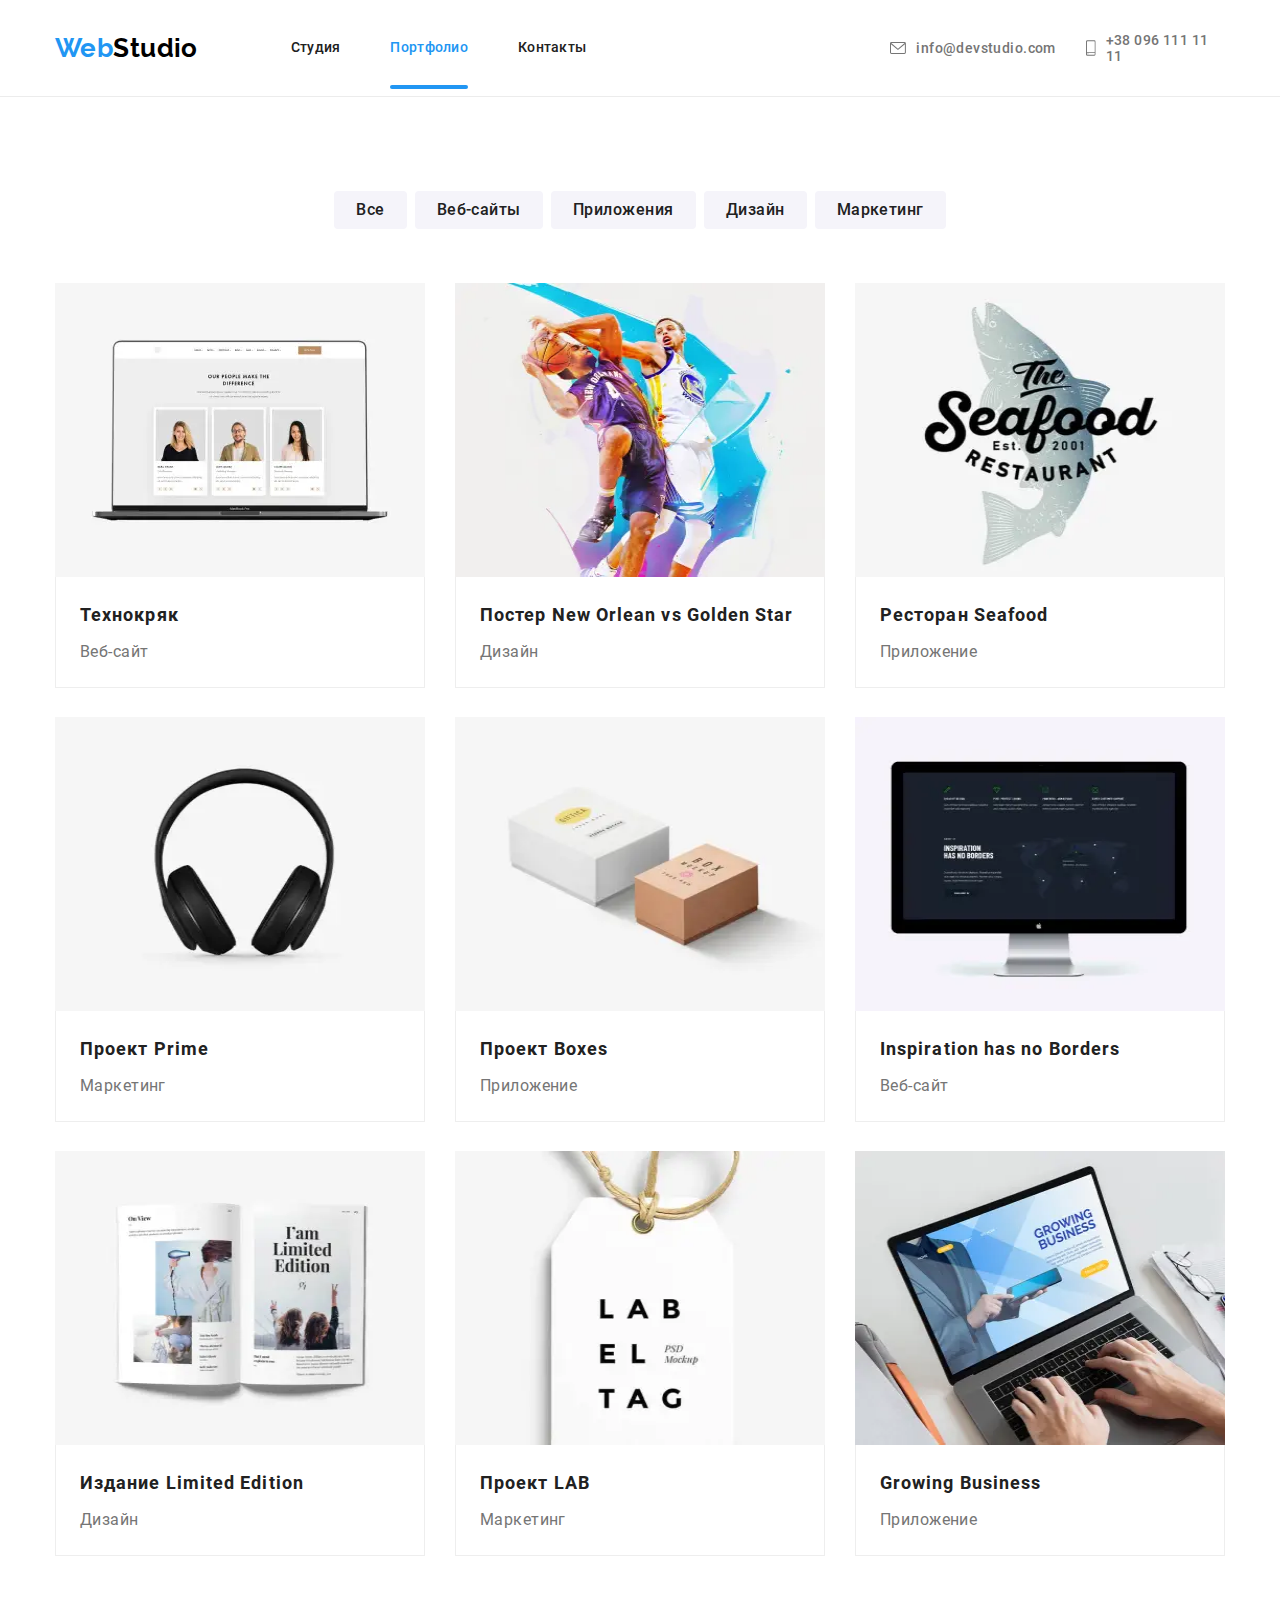
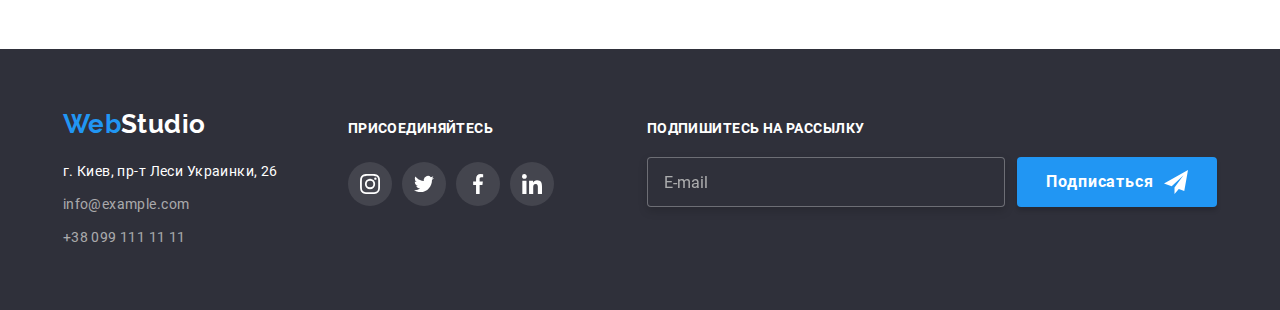
==== portfolio.html @ 0803b1b2 "Домашня робота №8 готова" ====
<!DOCTYPE html>
<html lang="ru">
  <head>
    <meta charset="UTF-8" />
    <meta http-equiv="X-UA-Compatible" content="IE=edge" />
    <meta name="viewport" content="width=device-width, initial-scale=1.0" />
    <title>Document</title>
    <link rel="preconnect" href="https://fonts.googleapis.com" />
    <link rel="preconnect" href="https://fonts.gstatic.com" crossorigin />
    <link rel="stylesheet" href="./css/main.min.css" />
  </head>

  <body>
    <!--Шапка сайта-->

    <header class="header">
      <div class="container header__container">
        <a href="./index.html" class="logo header__logo"
          >Web<span class="header__logo header__logo--dark">Studio</span>
        </a>
        <button
          class="header-button"
          type="button"
          aria-expanded="false"
          aria-controls="header-menu"
          data-menu-button
        >
          <svg
            class="header-button__icon"
            width="40px"
            height="40px"
            aria-label="Переключатель мобільного меню"
          >
            <use class="header-button__icon--open" href="./images/icons.svg#icon-openmenu"></use>
            <use class="header-button__icon--close" href="./images/icons.svg#icon-closemenu"></use>
          </svg>
        </button>
        <div class="header__container-overlay" id="header-menu" data-menu>
          <nav class="header-nav">
            <ul class="header-nav__list list">
              <li class="header-nav__list-item">
                <a href="./index.html" class="header-nav__list-link link">Студия</a>
              </li>
              <li class="header-nav__list-item">
                <a
                  href="./portfolio.html"
                  class="header-nav__list-link link header-nav__list-link--current"
                  >Портфолио</a
                >
              </li>
              <li class="header-nav__list-item">
                <a href="" class="header-nav__list-link link">Контакты</a>
              </li>
            </ul>
          </nav>

          <!--Контакты компании-->

          <div class="header__contacts-container">
            <ul class="header__contacts list">
              <li class="header__contacts-item">
                <a
                  href="mailto:info@devstudio.com"
                  class="header__contacts-link header__contacts-link--envelope link"
                >
                  <svg
                    class="header__contacts-icon header__contacts-icon--envelope"
                    width="16px"
                    height="12px"
                  >
                    <use href="./images/icons.svg#icon-envelope"></use></svg
                  >info@devstudio.com</a
                >
              </li>
              <li class="header__contacts-item">
                <a
                  href="tel:+380961111111"
                  class="header__contacts-link header__contacts-link--smartphone link"
                >
                  <svg
                    class="header__contacts-icon header__contacts-icon--smartphone"
                    width="10px"
                    height="16px"
                  >
                    <use href="./images/icons.svg#icon-smartphone"></use></svg
                  >+38 096 111 11 11</a
                >
              </li>
            </ul>
          </div>
          <div class="header-button__socials">
            <ul class="header-button__list list">
              <li class="header-button__list-item">
                <a
                  class="header-button__list-link header-button__list-link--instagram link"
                  href=""
                  aria-label="Instagram"
                  target="_blank"
                  rel="noopener norferrer"
                  >Instagram</a
                >
              </li>
              <li class="header-button__list-item">
                <a
                  class="header-button__list-link header-button__list-link--twitter link"
                  href=""
                  aria-label="Twitter"
                  target="_blank"
                  rel="noopener norferrer"
                  >Twitter</a
                >
              </li>
              <li class="header-button__list-item">
                <a
                  class="header-button__list-link header-button__list-link--facebook link"
                  href=""
                  aria-label="Facebook"
                  target="_blank"
                  rel="noopener norferrer"
                  >Facebook</a
                >
              </li>
              <li class="header-button__list-item">
                <a
                  class="header-button__list-link header-button__list-link--linkedin link"
                  href=""
                  aria-label="Linkedin"
                  target="_blank"
                  rel="noopener norferrer"
                  >LinkedIn</a
                >
              </li>
            </ul>
          </div>
        </div>
      </div>
    </header>

    <main>
      <!-- Список основных кнопок на странице "Portfolio" -->

      <section class="portfolio">
        <div class="container">
          <ul class="portfolio__buttons list">
            <li class="portfolio__buttons-item">
              <button type="button" class="portfolio__buttons-btn btn-all">Все</button>
            </li>
            <li class="portfolio__buttons-item">
              <button type="button" class="portfolio__buttons-btn btn-websites">Веб-сайты</button>
            </li>
            <li class="portfolio__buttons-item">
              <button type="button" class="portfolio__buttons-btn btn-application">
                Приложения
              </button>
            </li>
            <li class="portfolio__buttons-item">
              <button type="button" class="portfolio__buttons-btn btn-design">Дизайн</button>
            </li>
            <li class="portfolio__buttons-item">
              <button type="button" class="portfolio__buttons-btn btn-marketing">Маркетинг</button>
            </li>
          </ul>

          <!-- Изображения услуг в картинках -->

          <ul class="portfolio-set list">
            <li class="portfolio-set__item">
              <a href="" class="portfolio-set__link link">
                <div class="portfolio-set__link-thumb">
                  <picture>
                    <!-- Mobile -->
                    <source
                      srcset="
                        ./mainphotos/portfolio/tekhnokryak/mobile/tekhnokryak-450.webp   450w,
                        ./mainphotos/portfolio/tekhnokryak/mobile/tekhnokryak-900.webp   900w,
                        ./mainphotos/portfolio/tekhnokryak/mobile/tekhnokryak-1350.webp 1350w
                      "
                      type="image/webp"
                      media="(max-width: 767px)"
                      sizes="(max-width: 767px) 450px, 100vw"
                    />
                    <source
                      srcset="
                        ./mainphotos/portfolio/tekhnokryak/mobile/tekhnokryak-450.jpg   450w,
                        ./mainphotos/portfolio/tekhnokryak/mobile/tekhnokryak-900.jpg   900w,
                        ./mainphotos/portfolio/tekhnokryak/mobile/tekhnokryak-1350.jpg 1350w
                      "
                      media="(max-width: 767px)"
                      sizes="(max-width: 767px) 450px, 100vw"
                    />
                    <!-- Desktop -->
                    <source
                      srcset="
                        ./mainphotos/portfolio/tekhnokryak/desktop/tekhnokryak-370.webp   370w,
                        ./mainphotos/portfolio/tekhnokryak/desktop/tekhnokryak-740.webp   740w,
                        ./mainphotos/portfolio/tekhnokryak/desktop/tekhnokryak-1110.webp 1110w
                      "
                      type="image/webp"
                      media="(min-width: 1200px)"
                      sizes="(min-width: 1200px) 370px, 100vw"
                    />
                    <source
                      srcset="
                        ./mainphotos/portfolio/tekhnokryak/desktop/tekhnokryak-370.jpg   370w,
                        ./mainphotos/portfolio/tekhnokryak/desktop/tekhnokryak-740.jpg   740w,
                        ./mainphotos/portfolio/tekhnokryak/desktop/tekhnokryak-1110.jpg 1110w
                      "
                      media="(min-width: 1200px)"
                      sizes="(min-width: 1200px) 370px, 100vw"
                    />
                    <!-- Tablet -->
                    <source
                      srcset="
                        ./mainphotos/portfolio/tekhnokryak/tablet/tekhnokryak-354.webp   354w,
                        ./mainphotos/portfolio/tekhnokryak/tablet/tekhnokryak-708.webp   708w,
                        ./mainphotos/portfolio/tekhnokryak/tablet/tekhnokryak-1062.webp 1062w
                      "
                      type="image/webp"
                      media="(min-width: 768px)"
                      sizes="(min-width: 768px) 354px, 100vw"
                    />
                    <source
                      srcset="
                        ./mainphotos/portfolio/tekhnokryak/tablet/tekhnokryak-354.jpg   354w,
                        ./mainphotos/portfolio/tekhnokryak/tablet/tekhnokryak-708.jpg   708w,
                        ./mainphotos/portfolio/tekhnokryak/tablet/tekhnokryak-1062.jpg 1062w
                      "
                      media="(min-width: 768px)"
                      sizes="(min-width: 768px) 354px, 100vw"
                    />
                    <img
                      class="portfolio-set__link-photo"
                      src="./mainphotos/portfolio/tekhnokryak/tablet/tekhnokryak-354.jpg"
                      alt="Web-site"
                    />
                  </picture>
                  <div class="portfolio-set__link-thumb-desc">
                    Технокряк это современная площадка распространения коронавируса. Компании
                    используют эту платформу для цифрового шпионажа и атак на защищённые сервера
                    конкурентов.
                  </div>
                </div>
                <div class="portfolio-set__link-wrapper">
                  <h2 class="portfolio-set__link-wrapper-title">Технокряк</h2>
                  <p class="portfolio-set__link-wrapper-text">Веб-сайт</p>
                </div>
              </a>
            </li>
            <li class="portfolio-set__item">
              <a href="" class="portfolio-set__link link">
                <div class="portfolio-set__link-thumb">
                  <picture>
                    <!-- Mobile -->
                    <source
                      srcset="
                        ./mainphotos/portfolio/neworlean/mobile/neworlean-450.webp   450w,
                        ./mainphotos/portfolio/neworlean/mobile/neworlean-900.webp   900w,
                        ./mainphotos/portfolio/neworlean/mobile/neworlean-1350.webp 1350w
                      "
                      type="image/webp"
                      media="(max-width: 767px)"
                      sizes="(max-width: 767px) 450px, 100vw"
                    />
                    <source
                      srcset="
                        ./mainphotos/portfolio/neworlean/mobile/neworlean-450.jpg   450w,
                        ./mainphotos/portfolio/neworlean/mobile/neworlean-900.jpg   900w,
                        ./mainphotos/portfolio/neworlean/mobile/neworlean-1350.jpg 1350w
                      "
                      media="(max-width: 767px)"
                      sizes="(max-width: 767px) 450px, 100vw"
                    />
                    <!-- Tablet -->
                    <source
                      srcset="
                        ./mainphotos/portfolio/neworlean/tablet/neworlean-354.webp   354w,
                        ./mainphotos/portfolio/neworlean/tablet/neworlean-708.webp   708w,
                        ./mainphotos/portfolio/neworlean/tablet/neworlean-1062.webp 1062w
                      "
                      type="image/webp"
                      media="(min-width: 768px)"
                      sizes="(min-width: 768px) 354px, 100vw"
                    />
                    <source
                      srcset="
                        ./mainphotos/portfolio/neworlean/tablet/neworlean-354.jpg   354w,
                        ./mainphotos/portfolio/neworlean/tablet/neworlean-708.jpg   708w,
                        ./mainphotos/portfolio/neworlean/tablet/neworlean-1062.jpg 1062w
                      "
                      media="(min-width: 768px)"
                      sizes="(min-width: 768px) 354px, 100vw"
                    />
                    <!-- Desktop -->
                    <source
                      srcset="
                        ./mainphotos/portfolio/neworlean/desktop/neworlean-370.webp   370w,
                        ./mainphotos/portfolio/neworlean/desktop/neworlean-740.webp   740w,
                        ./mainphotos/portfolio/neworlean/desktop/neworlean-1110.webp 1110w
                      "
                      type="image/webp"
                      media="(min-width: 1200px)"
                      sizes="(min-width: 1200px) 370px, 100vw"
                    />
                    <source
                      srcset="
                        ./mainphotos/portfolio/neworlean/desktop/neworlean-370.jpg   370w,
                        ./mainphotos/portfolio/neworlean/desktop/neworlean-740.jpg   740w,
                        ./mainphotos/portfolio/neworlean/desktop/neworlean-1110.jpg 1110w
                      "
                      media="(min-width: 1200px)"
                      sizes="(min-width: 1200px) 370px, 100vw"
                    />
                    <img
                      class="portfolio-set__link-photo"
                      src="./mainphotos/portfolio/neworlean/tablet/neworlean-354.jpg"
                      alt="Design"
                    />
                  </picture>
                  <div class="portfolio-set__link-thumb-desc">
                    Технокряк это современная площадка распространения коронавируса. Компании
                    используют эту платформу для цифрового шпионажа и атак на защищённые сервера
                    конкурентов.
                  </div>
                </div>
                <div class="portfolio-set__link-wrapper">
                  <h2 class="portfolio-set__link-wrapper-title">
                    Постер New Orlean vs Golden Star
                  </h2>
                  <p class="portfolio-set__link-wrapper-text">Дизайн</p>
                </div>
              </a>
            </li>
            <li class="portfolio-set__item">
              <a href="" class="portfolio-set__link link">
                <div class="portfolio-set__link-thumb">
                  <picture>
                    <!-- Mobile -->
                    <source
                      srcset="
                        ./mainphotos/portfolio/seafood/mobile/seafood-450.webp   450w,
                        ./mainphotos/portfolio/seafood/mobile/seafood-900.webp   900w,
                        ./mainphotos/portfolio/seafood/mobile/seafood-1350.webp 1350w
                      "
                      type="image/webp"
                      media="(max-width: 767px)"
                      sizes="(max-width: 767px) 450px, 100vw"
                    />
                    <source
                      srcset="
                        ./mainphotos/portfolio/seafood/mobile/seafood-450.jpg   450w,
                        ./mainphotos/portfolio/seafood/mobile/seafood-900.jpg   900w,
                        ./mainphotos/portfolio/seafood/mobile/seafood-1350.jpg 1350w
                      "
                      media="(max-width: 767px)"
                      sizes="(max-width: 767px) 450px, 100vw"
                    />
                    <!-- Tablet -->
                    <source
                      srcset="
                        ./mainphotos/portfolio/seafood/tablet/seafood-354.webp   354w,
                        ./mainphotos/portfolio/seafood/tablet/seafood-708.webp   708w,
                        ./mainphotos/portfolio/seafood/tablet/seafood-1062.webp 1062w
                      "
                      type="image/webp"
                      media="(min-width: 768px)"
                      sizes="(min-width: 768px) 354px, 100vw"
                    />
                    <source
                      srcset="
                        ./mainphotos/portfolio/seafood/tablet/seafood-354.jpg   354w,
                        ./mainphotos/portfolio/seafood/tablet/seafood-708.jpg   708w,
                        ./mainphotos/portfolio/seafood/tablet/seafood-1062.jpg 1062w
                      "
                      media="(min-width: 768px)"
                      sizes="(min-width: 768px) 354px, 100vw"
                    />
                    <!-- Desktop -->
                    <source
                      srcset="
                        ./mainphotos/portfolio/seafood/desktop/seafood-370.webp   370w,
                        ./mainphotos/portfolio/seafood/desktop/seafood-740.webp   740w,
                        ./mainphotos/portfolio/seafood/desktop/seafood-1110.webp 1110w
                      "
                      type="image/webp"
                      media="(min-width: 1200px)"
                      sizes="(min-width: 1200px) 370px, 100vw"
                    />
                    <source
                      srcset="
                        ./mainphotos/portfolio/seafood/desktop/seafood-370.jpg   370w,
                        ./mainphotos/portfolio/seafood/desktop/seafood-740.jpg   740w,
                        ./mainphotos/portfolio/seafood/desktop/seafood-1110.jpg 1110w
                      "
                      media="(min-width: 1200px)"
                      sizes="(min-width: 1200px) 370px, 100vw"
                    />
                    <img
                      class="portfolio-set__link-photo"
                      src="./mainphotos/portfolio/seafood/tablet/seafood-354.jpg"
                      alt="Web-site"
                    />
                  </picture>
                  <div class="portfolio-set__link-thumb-desc">
                    Технокряк это современная площадка распространения коронавируса. Компании
                    используют эту платформу для цифрового шпионажа и атак на защищённые сервера
                    конкурентов.
                  </div>
                </div>
                <div class="portfolio-set__link-wrapper">
                  <h2 class="portfolio-set__link-wrapper-title">Ресторан Seafood</h2>
                  <p class="portfolio-set__link-wrapper-text">Приложение</p>
                </div>
              </a>
            </li>
            <li class="portfolio-set__item">
              <a href="" class="portfolio-set__link link">
                <div class="portfolio-set__link-thumb">
                  <picture>
                    <!-- Mobile -->
                    <source
                      srcset="
                        ./mainphotos/portfolio/prime/mobile/prime-450.webp   450w,
                        ./mainphotos/portfolio/prime/mobile/prime-900.webp   900w,
                        ./mainphotos/portfolio/prime/mobile/prime-1350.webp 1350w
                      "
                      type="image/webp"
                      media="(max-width: 767px)"
                      sizes="(max-width: 767px) 450px, 100vw"
                    />
                    <source
                      srcset="
                        ./mainphotos/portfolio/prime/mobile/prime-450.jpg   450w,
                        ./mainphotos/portfolio/prime/mobile/prime-900.jpg   900w,
                        ./mainphotos/portfolio/prime/mobile/prime-1350.jpg 1350w
                      "
                      media="(max-width: 767px)"
                      sizes="(max-width: 767px) 450px, 100vw"
                    />
                    <!-- Tablet -->
                    <source
                      srcset="
                        ./mainphotos/portfolio/prime/tablet/prime-354.webp   354w,
                        ./mainphotos/portfolio/prime/tablet/prime-708.webp   708w,
                        ./mainphotos/portfolio/prime/tablet/prime-1062.webp 1062w
                      "
                      type="image/webp"
                      media="(min-width: 768px)"
                      sizes="(min-width: 768px) 354px, 100vw"
                    />
                    <source
                      srcset="
                        ./mainphotos/portfolio/prime/tablet/prime-354.jpg   354w,
                        ./mainphotos/portfolio/prime/tablet/prime-708.jpg   708w,
                        ./mainphotos/portfolio/prime/tablet/prime-1062.jpg 1062w
                      "
                      media="(min-width: 768px)"
                      sizes="(min-width: 768px) 354px, 100vw"
                    />
                    <!-- Desktop -->
                    <source
                      srcset="
                        ./mainphotos/portfolio/prime/desktop/prime-370.webp   370w,
                        ./mainphotos/portfolio/prime/desktop/prime-740.webp   740w,
                        ./mainphotos/portfolio/prime/desktop/prime-1110.webp 1110w
                      "
                      type="image/webp"
                      media="(min-width: 1200px)"
                      sizes="(min-width: 1200px) 370px, 100vw"
                    />
                    <source
                      srcset="
                        ./mainphotos/portfolio/prime/desktop/prime-370.jpg   370w,
                        ./mainphotos/portfolio/prime/desktop/prime-740.jpg   740w,
                        ./mainphotos/portfolio/prime/desktop/prime-1110.jpg 1110w
                      "
                      media="(min-width: 1200px)"
                      sizes="(min-width: 1200px) 370px, 100vw"
                    />
                    <img
                      class="portfolio-set__link-photo"
                      src="./mainphotos/portfolio/prime/tablet/prime-354.jpg"
                      alt="Marketing"
                    />
                  </picture>
                  <div class="portfolio-set__link-thumb-desc">
                    Технокряк это современная площадка распространения коронавируса. Компании
                    используют эту платформу для цифрового шпионажа и атак на защищённые сервера
                    конкурентов.
                  </div>
                </div>
                <div class="portfolio-set__link-wrapper">
                  <h2 class="portfolio-set__link-wrapper-title">Проект Prime</h2>
                  <p class="portfolio-set__link-wrapper-text">Маркетинг</p>
                </div>
              </a>
            </li>
            <li class="portfolio-set__item">
              <a href="" class="portfolio-set__link link">
                <div class="portfolio-set__link-thumb">
                  <picture>
                    <!-- Mobile -->
                    <source
                      srcset="
                        ./mainphotos/portfolio/boxes/mobile/boxes-450.webp   450w,
                        ./mainphotos/portfolio/boxes/mobile/boxes-900.webp   900w,
                        ./mainphotos/portfolio/boxes/mobile/boxes-1350.webp 1350w
                      "
                      type="image/webp"
                      media="(max-width: 767px)"
                      sizes="(max-width: 767px) 450px, 100vw"
                    />
                    <source
                      srcset="
                        ./mainphotos/portfolio/boxes/mobile/boxes-450.jpg   450w,
                        ./mainphotos/portfolio/boxes/mobile/boxes-900.jpg   900w,
                        ./mainphotos/portfolio/boxes/mobile/boxes-1350.jpg 1350w
                      "
                      media="(max-width: 767px)"
                      sizes="(max-width: 767px) 450px, 100vw"
                    />
                    <!-- Tablet -->
                    <source
                      srcset="
                        ./mainphotos/portfolio/boxes/tablet/boxes-354.webp   354w,
                        ./mainphotos/portfolio/boxes/tablet/boxes-708.webp   708w,
                        ./mainphotos/portfolio/boxes/tablet/boxes-1062.webp 1062w
                      "
                      type="image/webp"
                      media="(min-width: 768px)"
                      sizes="(min-width: 768px) 354px, 100vw"
                    />
                    <source
                      srcset="
                        ./mainphotos/portfolio/boxes/tablet/boxes-354.jpg   354w,
                        ./mainphotos/portfolio/boxes/tablet/boxes-708.jpg   708w,
                        ./mainphotos/portfolio/boxes/tablet/boxes-1062.jpg 1062w
                      "
                      media="(min-width: 768px)"
                      sizes="(min-width: 768px) 354px, 100vw"
                    />
                    <!-- Desktop -->
                    <source
                      srcset="
                        ./mainphotos/portfolio/boxes/desktop/boxes-370.webp   370w,
                        ./mainphotos/portfolio/boxes/desktop/boxes-740.webp   740w,
                        ./mainphotos/portfolio/boxes/desktop/boxes-1110.webp 1110w
                      "
                      type="image/webp"
                      media="(min-width: 1200px)"
                      sizes="(min-width: 1200px) 370px, 100vw"
                    />
                    <source
                      srcset="
                        ./mainphotos/portfolio/boxes/desktop/boxes-370.jpg   370w,
                        ./mainphotos/portfolio/boxes/desktop/boxes-740.jpg   740w,
                        ./mainphotos/portfolio/boxes/desktop/boxes-1110.jpg 1110w
                      "
                      media="(min-width: 1200px)"
                      sizes="(min-width: 1200px) 370px, 100vw"
                    />
                    <img
                      class="portfolio-set__link-photo"
                      src="./mainphotos/portfolio/boxes/tablet/boxes-354.jpg"
                      alt="Приложение"
                    />
                  </picture>
                  <div class="portfolio-set__link-thumb-desc">
                    Технокряк это современная площадка распространения коронавируса. Компании
                    используют эту платформу для цифрового шпионажа и атак на защищённые сервера
                    конкурентов.
                  </div>
                </div>
                <div class="portfolio-set__link-wrapper">
                  <h2 class="portfolio-set__link-wrapper-title">Проект Boxes</h2>
                  <p class="portfolio-set__link-wrapper-text">Приложение</p>
                </div>
              </a>
            </li>
            <li class="portfolio-set__item">
              <a href="" class="portfolio-set__link link">
                <div class="portfolio-set__link-thumb">
                  <picture>
                    <!-- Mobile -->
                    <source
                      srcset="
                        ./mainphotos/portfolio/inspiration/mobile/inspiration-450.webp   450w,
                        ./mainphotos/portfolio/inspiration/mobile/inspiration-900.webp   900w,
                        ./mainphotos/portfolio/inspiration/mobile/inspiration-1350.webp 1350w
                      "
                      type="image/webp"
                      media="(max-width: 767px)"
                      sizes="(max-width: 767px) 450px, 100vw"
                    />
                    <source
                      srcset="
                        ./mainphotos/portfolio/inspiration/mobile/inspiration-450.jpg   450w,
                        ./mainphotos/portfolio/inspiration/mobile/inspiration-900.jpg   900w,
                        ./mainphotos/portfolio/inspiration/mobile/inspiration-1350.jpg 1350w
                      "
                      media="(max-width: 767px)"
                      sizes="(max-width: 767px) 450px, 100vw"
                    />
                    <!-- Tablet -->
                    <source
                      srcset="
                        ./mainphotos/portfolio/inspiration/tablet/inspiration-354.webp   354w,
                        ./mainphotos/portfolio/inspiration/tablet/inspiration-708.webp   708w,
                        ./mainphotos/portfolio/inspiration/tablet/inspiration-1062.webp 1062w
                      "
                      type="image/webp"
                      media="(min-width: 768px)"
                      sizes="(min-width: 768px) 354px, 100vw"
                    />
                    <source
                      srcset="
                        ./mainphotos/portfolio/inspiration/tablet/inspiration-354.jpg   354w,
                        ./mainphotos/portfolio/inspiration/tablet/inspiration-708.jpg   708w,
                        ./mainphotos/portfolio/inspiration/tablet/inspiration-1062.jpg 1062w
                      "
                      media="(min-width: 768px)"
                      sizes="(min-width: 768px) 354px, 100vw"
                    />
                    <!-- Desktop -->
                    <source
                      srcset="
                        ./mainphotos/portfolio/inspiration/desktop/inspiration-370.webp   370w,
                        ./mainphotos/portfolio/inspiration/desktop/inspiration-740.webp   740w,
                        ./mainphotos/portfolio/inspiration/desktop/inspiration-1110.webp 1110w
                      "
                      type="image/webp"
                      media="(min-width: 1200px)"
                      sizes="(min-width: 1200px) 370px, 100vw"
                    />
                    <source
                      srcset="
                        ./mainphotos/portfolio/inspiration/desktop/inspiration-370.jpg   370w,
                        ./mainphotos/portfolio/inspiration/desktop/inspiration-740.jpg   740w,
                        ./mainphotos/portfolio/inspiration/desktop/inspiration-1110.jpg 1110w
                      "
                      media="(min-width: 1200px)"
                      sizes="(min-width: 1200px) 370px, 100vw"
                    />
                    <img
                      class="portfolio-set__link-photo"
                      src="./mainphotos/portfolio/inspiration/tablet/inspiration-354.jpg"
                      alt="Web-site"
                    />
                  </picture>
                  <div class="portfolio-set__link-thumb-desc">
                    Технокряк это современная площадка распространения коронавируса. Компании
                    используют эту платформу для цифрового шпионажа и атак на защищённые сервера
                    конкурентов.
                  </div>
                </div>
                <div class="portfolio-set__link-wrapper">
                  <h2 class="portfolio-set__link-wrapper-title">Inspiration has no Borders</h2>
                  <p class="portfolio-set__link-wrapper-text">Веб-сайт</p>
                </div>
              </a>
            </li>
            <li class="portfolio-set__item">
              <a href="" class="portfolio-set__link link">
                <div class="portfolio-set__link-thumb">
                  <picture>
                    <!-- Mobile -->
                    <source
                      srcset="
                        ./mainphotos/portfolio/limitededition/mobile/limited-450.webp   450w,
                        ./mainphotos/portfolio/limitededition/mobile/limited-900.webp   900w,
                        ./mainphotos/portfolio/limitededition/mobile/limited-1350.webp 1350w
                      "
                      type="image/webp"
                      media="(max-width: 767px)"
                      sizes="(max-width: 767px) 450px, 100vw"
                    />
                    <source
                      srcset="
                        ./mainphotos/portfolio/limitededition/mobile/limited-450.jpg   450w,
                        ./mainphotos/portfolio/limitededition/mobile/limited-900.jpg   900w,
                        ./mainphotos/portfolio/limitededition/mobile/limited-1350.jpg 1350w
                      "
                      media="(max-width: 767px)"
                      sizes="(max-width: 767px) 450px, 100vw"
                    />
                    <!-- Tablet -->
                    <source
                      srcset="
                        ./mainphotos/portfolio/limitededition/tablet/limited-354.webp   354w,
                        ./mainphotos/portfolio/limitededition/tablet/limited-708.webp   708w,
                        ./mainphotos/portfolio/limitededition/tablet/limited-1062.webp 1062w
                      "
                      type="image/webp"
                      media="(min-width: 768px)"
                      sizes="(min-width: 768px) 354px, 100vw"
                    />
                    <source
                      srcset="
                        ./mainphotos/portfolio/limitededition/tablet/limited-354.jpg   354w,
                        ./mainphotos/portfolio/limitededition/tablet/limited-708.jpg   708w,
                        ./mainphotos/portfolio/limitededition/tablet/limited-1062.jpg 1062w
                      "
                      media="(min-width: 768px)"
                      sizes="(min-width: 768px) 354px, 100vw"
                    />
                    <!-- Desktop -->
                    <source
                      srcset="
                        ./mainphotos/portfolio/limitededition/desktop/limited-370.webp   370w,
                        ./mainphotos/portfolio/limitededition/desktop/limited-740.webp   740w,
                        ./mainphotos/portfolio/limitededition/desktop/limited-1110.webp 1110w
                      "
                      type="image/webp"
                      media="(min-width: 1200px)"
                      sizes="(min-width: 1200px) 370px, 100vw"
                    />
                    <source
                      srcset="
                        ./mainphotos/portfolio/limitededition/desktop/limited-370.jpg   370w,
                        ./mainphotos/portfolio/limitededition/desktop/limited-740.jpg   740w,
                        ./mainphotos/portfolio/limitededition/desktop/limited-1110.jpg 1110w
                      "
                      media="(min-width: 1200px)"
                      sizes="(min-width: 1200px) 370px, 100vw"
                    />
                    <img
                      class="portfolio-set__link-photo"
                      src="./mainphotos/portfolio/limitededition/tablet/limited-354.jpg"
                      alt="Design"
                    />
                  </picture>
                  <div class="portfolio-set__link-thumb-desc">
                    Технокряк это современная площадка распространения коронавируса. Компании
                    используют эту платформу для цифрового шпионажа и атак на защищённые сервера
                    конкурентов.
                  </div>
                </div>
                <div class="portfolio-set__link-wrapper">
                  <h2 class="portfolio-set__link-wrapper-title">Издание Limited Edition</h2>
                  <p class="portfolio-set__link-wrapper-text">Дизайн</p>
                </div>
              </a>
            </li>
            <li class="portfolio-set__item">
              <a href="" class="portfolio-set__link link">
                <div class="portfolio-set__link-thumb">
                  <picture>
                    <source
                      srcset="
                        ./mainphotos/portfolio/lab/mobile/lab-450.webp   450w,
                        ./mainphotos/portfolio/lab/mobile/lab-900.webp   900w,
                        ./mainphotos/portfolio/lab/mobile/lab-1350.webp 1350w
                      "
                      type="image/webp"
                      media="(max-width: 767px)"
                      sizes="(max-width: 767px) 450px, 100vw"
                    />
                    <source
                      srcset="
                        ./mainphotos/portfolio/lab/mobile/lab-450.jpg   450w,
                        ./mainphotos/portfolio/lab/mobile/lab-900.jpg   900w,
                        ./mainphotos/portfolio/lab/mobile/lab-1350.jpg 1350w
                      "
                      media="(max-width: 767px)"
                      sizes="(max-width: 767px) 450px, 100vw"
                    />
                    <!-- Tablet -->
                    <source
                      srcset="
                        ./mainphotos/portfolio/lab/tablet/lab-354.webp   354w,
                        ./mainphotos/portfolio/lab/tablet/lab-708.webp   708w,
                        ./mainphotos/portfolio/lab/tablet/lab-1062.webp 1062w
                      "
                      type="image/webp"
                      media="(min-width: 768px)"
                      sizes="(min-width: 768px) 354px, 100vw"
                    />
                    <source
                      srcset="
                        ./mainphotos/portfolio/lab/tablet/lab-354.jpg   354w,
                        ./mainphotos/portfolio/lab/tablet/lab-708.jpg   708w,
                        ./mainphotos/portfolio/lab/tablet/lab-1062.jpg 1062w
                      "
                      media="(min-width: 768px)"
                      sizes="(min-width: 768px) 354px, 100vw"
                    />
                    <!-- Desktop -->
                    <source
                      srcset="
                        ./mainphotos/portfolio/lab/desktop/lab-370.webp   370w,
                        ./mainphotos/portfolio/lab/desktop/lab-740.webp   740w,
                        ./mainphotos/portfolio/lab/desktop/lab-1110.webp 1110w
                      "
                      type="image/webp"
                      media="(min-width: 1200px)"
                      sizes="(min-width: 1200px) 370px, 100vw"
                    />
                    <source
                      srcset="
                        ./mainphotos/portfolio/lab/desktop/lab-370.jpg   370w,
                        ./mainphotos/portfolio/lab/desktop/lab-740.jpg   740w,
                        ./mainphotos/portfolio/lab/desktop/lab-1110.jpg 1110w
                      "
                      media="(min-width: 1200px)"
                      sizes="(min-width: 1200px) 370px, 100vw"
                    />
                    <img
                      class="portfolio-set__link-photo"
                      src="./mainphotos/portfolio/lab/tablet/lab-354.jpg"
                      alt="Marketing"
                    />
                  </picture>
                  <div class="portfolio-set__link-thumb-desc">
                    Технокряк это современная площадка распространения коронавируса. Компании
                    используют эту платформу для цифрового шпионажа и атак на защищённые сервера
                    конкурентов.
                  </div>
                </div>
                <div class="portfolio-set__link-wrapper">
                  <h2 class="portfolio-set__link-wrapper-title">Проект LAB</h2>
                  <p class="portfolio-set__link-wrapper-text">Маркетинг</p>
                </div>
              </a>
            </li>
            <li class="portfolio-set__item">
              <a href="" class="portfolio-set__link link">
                <div class="portfolio-set__link-thumb">
                  <picture>
                    <source
                      srcset="
                        ./mainphotos/portfolio/business/mobile/business-450.webp   450w,
                        ./mainphotos/portfolio/business/mobile/business-900.webp   900w,
                        ./mainphotos/portfolio/business/mobile/business-1350.webp 1350w
                      "
                      type="image/webp"
                      media="(max-width: 767px)"
                      sizes="(max-width: 767px) 450px, 100vw"
                    />
                    <source
                      srcset="
                        ./mainphotos/portfolio/business/mobile/business-450.jpg   450w,
                        ./mainphotos/portfolio/business/mobile/business-900.jpg   900w,
                        ./mainphotos/portfolio/business/mobile/business-1350.jpg 1350w
                      "
                      media="(max-width: 767px)"
                      sizes="(max-width: 767px) 450px, 100vw"
                    />
                    <!-- Tablet -->
                    <source
                      srcset="
                        ./mainphotos/portfolio/business/tablet/business-354.webp   354w,
                        ./mainphotos/portfolio/business/tablet/business-708.webp   708w,
                        ./mainphotos/portfolio/business/tablet/business-1062.webp 1062w
                      "
                      type="image/webp"
                      media="(min-width: 768px)"
                      sizes="(min-width: 768px) 354px, 100vw"
                    />
                    <source
                      srcset="
                        ./mainphotos/portfolio/business/tablet/business-354.jpg   354w,
                        ./mainphotos/portfolio/business/tablet/business-708.jpg   708w,
                        ./mainphotos/portfolio/business/tablet/business-1062.jpg 1062w
                      "
                      media="(min-width: 768px)"
                      sizes="(min-width: 768px) 354px, 100vw"
                    />
                    <!-- Desktop -->
                    <source
                      srcset="
                        ./mainphotos/portfolio/business/desktop/business-370.webp   370w,
                        ./mainphotos/portfolio/business/desktop/business-740.webp   740w,
                        ./mainphotos/portfolio/business/desktop/business-1110.webp 1110w
                      "
                      type="image/webp"
                      media="(min-width: 1200px)"
                      sizes="(min-width: 1200px) 370px, 100vw"
                    />
                    <source
                      srcset="
                        ./mainphotos/portfolio/business/desktop/business-370.jpg   370w,
                        ./mainphotos/portfolio/business/desktop/business-740.jpg   740w,
                        ./mainphotos/portfolio/business/desktop/business-1110.jpg 1110w
                      "
                      media="(min-width: 1200px)"
                      sizes="(min-width: 1200px) 370px, 100vw"
                    />
                    <img
                      class="portfolio-set__link-photo"
                      src="./mainphotos/portfolio/business/tablet/business-354.jpg"
                      alt="Marketing"
                    />
                  </picture>
                  <div class="portfolio-set__link-thumb-desc">
                    Технокряк это современная площадка распространения коронавируса. Компании
                    используют эту платформу для цифрового шпионажа и атак на защищённые сервера
                    конкурентов.
                  </div>
                </div>
                <div class="portfolio-set__link-wrapper">
                  <h2 class="portfolio-set__link-wrapper-title">Growing Business</h2>
                  <p class="portfolio-set__link-wrapper-text">Приложение</p>
                </div>
              </a>
            </li>
          </ul>
        </div>
      </section>
    </main>

    <!--Footer-->

    <footer class="footer">
      <div class="container footer__container">
        <div class="footer__container-overlay">
          <a href="./index.html" class="logo footer__logo"
            >Web<span class="logo footer__logo--white">Studio</span></a
          >
          <address class="footer__address">
            <ul class="footer-list list">
              <li class="footer-list__item">
                <a
                  href=""
                  class="footer-list__address link"
                  target="_blank"
                  rel="noopener norferrer"
                  >г. Киев, пр-т Леси Украинки, 26</a
                >
              </li>
              <li class="footer-list__item">
                <a href="mailto:info@example.com" class="footer-list__link link"
                  >info@example.com</a
                >
              </li>
              <li class="footer-list__item">
                <a href="tel:+380991111111" class="footer-list__link link">+38 099 111 11 11</a>
              </li>
            </ul>
          </address>
        </div>

        <div class="footer-socials__overlay">
          <strong class="footer-socials__text">ПРИСОЕДИНЯЙТЕСЬ</strong>
          <ul class="footer-socials-list list">
            <li class="footer-socials-list__item">
              <a
                href=""
                class="footer-socials-list__link link"
                aria-label="Instagram"
                target="_blank"
                rel="noopener norferrer"
              >
                <svg class="footer-socials__icon" width="20" height="20">
                  <use href="./images/icons.svg#icon-instagram2"></use>
                </svg>
              </a>
            </li>
            <li class="footer-socials-list__item">
              <a
                href=""
                class="footer-socials-list__link link"
                aria-label="Twitter"
                target="_blank"
                rel="noopener norferrer"
              >
                <svg class="footer-socials__icon" width="20" height="20">
                  <use href="./images/icons.svg#icon-twitter2"></use>
                </svg>
              </a>
            </li>
            <li class="footer-socials-list__item">
              <a
                href=""
                class="footer-socials-list__link link"
                aria-label="Facebook"
                target="_blank"
                rel="noopener norferrer"
              >
                <svg class="footer-socials__icon" width="20" height="20">
                  <use href="./images/icons.svg#icon-facebook2"></use>
                </svg>
              </a>
            </li>
            <li class="footer-socials-list__item">
              <a
                href=""
                class="footer-socials-list__link link"
                aria-label="Linkedin"
                target="_blank"
                rel="noopener norferrer"
              >
                <svg class="footer-socials__icon" width="20" height="20">
                  <use href="./images/icons.svg#icon-linkedin2"></use>
                </svg>
              </a>
            </li>
          </ul>
        </div>
        <form class="footer-form">
          <div class="footer-form__overlay">
            <label for="subscription" class="footer-form__label">
              <strong class="footer-form__subscription">Подпишитесь на рассылку</strong>
            </label>
            <input
              type="email"
              name="email"
              required
              id="subscription"
              placeholder="E-mail"
              class="footer-form__input"
            />
          </div>
          <button class="footer-form__button" type="submit">
            Подписаться
            <svg class="footer-form__icon" width="24" height="24">
              <use href="./images/icons.svg#icon-icon-subscription-telegram"></use>
            </svg>
          </button>
        </form>
      </div>
    </footer>
    <script src="./js/menu.js"></script>
  </body>
</html>
---- css/main.min.css ----
/*! modern-normalize v1.1.0 | MIT License | https://github.com/sindresorhus/modern-normalize */*,::before,::after{box-sizing:border-box}html{line-height:1.15;-webkit-text-size-adjust:100%;-moz-tab-size:4;tab-size:4}body{margin:0;font-family:system-ui,-apple-system,"Segoe UI",Roboto,Helvetica,Arial,sans-serif,"Apple Color Emoji","Segoe UI Emoji"}hr{height:0;color:inherit}abbr[title]{text-decoration:underline dotted}b,strong{font-weight:bolder}code,kbd,samp,pre{font-family:ui-monospace,SFMono-Regular,Consolas,"Liberation Mono",Menlo,monospace;font-size:1em}small{font-size:80%}sub,sup{font-size:75%;line-height:0;position:relative;vertical-align:baseline}sub{bottom:-0.25em}sup{top:-0.5em}table{text-indent:0;border-color:inherit}button,input,optgroup,select,textarea{font-family:inherit;font-size:100%;line-height:1.15;margin:0}button,select{text-transform:none}button,[type=button],[type=reset],[type=submit]{--webkit-appearance: button}::-moz-focus-inner{border-style:none;padding:0}:-moz-focusring{outline:1px dotted ButtonText}:-moz-ui-invalid{box-shadow:none}legend{padding:0}progress{vertical-align:baseline}::-webkit-inner-spin-button,::-webkit-outer-spin-button{height:auto}[type=search]{--webkit-appearance: textfield;outline-offset:-2px}::-webkit-search-decoration{--webkit-appearance: none}::-webkit-file-upload-button{--webkit-appearance: button;font:inherit}summary{display:list-item}@font-face{font-family:"Raleway";font-weight:700;font-style:normal;font-display:swap;src:url("../fonts/Raleway/Raleway-Bold.ttf") format("truetype"),url("../fonts/Raleway/Raleway-Bold.woff") format("woff"),url("../fonts/Raleway/Raleway-Bold.woff2") format("woff2")}@font-face{font-family:"Roboto";font-weight:400;font-style:normal;font-display:swap;src:url("../fonts/Roboto/Roboto-Regular.ttf") format("truetype"),url("../fonts/Roboto/roboto-regular-webfont.woff") format("woff"),url("../fonts/Roboto/roboto-regular-webfont.woff2") format("woff2")}@font-face{font-family:"Roboto";font-weight:500;font-style:normal;font-display:swap;src:url("../fonts/Roboto/Roboto-Medium.ttf") format("truetype"),url("../fonts/Roboto/roboto-medium-webfont.woff") format("woff"),url("../fonts/Roboto/roboto-medium-webfont.woff2") format("woff2")}@font-face{font-family:"Roboto";font-weight:700;font-style:normal;font-display:swap;src:url("../fonts/Roboto/Roboto-Bold.ttf") format("truetype"),url("../fonts/Roboto/roboto-bold-webfont.woff") format("woff"),url("../fonts/Roboto/roboto-bold-webfont.woff2") format("woff2")}@font-face{font-family:"Roboto";font-weight:900;font-style:normal;font-display:swap;src:url("../fonts/Roboto/Roboto-Black.ttf") format("truetype"),url("../fonts/Roboto/roboto-black-webfont.woff") format("woff"),url("../fonts/Roboto/roboto-black-webfont.woff2") format("woff2")}.functions__title{font-weight:700;font-size:36px;line-height:1.16;text-align:center;color:#212121}.footer-socials__text,.footer-form__subscription,.functions-set__text,.advantage-set__title{font-weight:700;font-size:14px;font-style:normal;line-height:1.14;text-transform:uppercase;color:#212121}.footer-list__link,.footer-list__address,.advantage-set__text{font-size:14px;font-weight:400;line-height:1.71;font-style:normal;letter-spacing:.03em}.team-overlay__identity{display:block;font-size:16px;font-weight:500;line-height:1.19;letter-spacing:.03em;text-align:center}.footer-form__button,.modal-form__button,.hero__button{display:block;font-family:"Roboto",sans-serif;padding:10px 32px;color:#fff;background-color:#2196f3;box-shadow:0px 4px 4px rgba(0,0,0,.15);border-radius:4px;font-style:normal;font-weight:700;font-size:16px;line-height:1.87;text-align:center;cursor:pointer}html{box-sizing:border-box;scroll-behavior:smooth}p,h1,h2,h3,h4,h5,ul,ol,li{padding:0;margin:0}.list{padding:0;margin:0;list-style:none}.link{display:block;padding:0;margin:0;text-decoration:none}img{display:block;padding-top:0;padding-bottom:0;margin:0;min-width:100%;max-height:auto}body{font-family:"Roboto",sans-serif;font-size:14px;font-style:normal;letter-spacing:.03em;color:#757575;background-color:#fff}body.modal-open{overflow:hidden}.container{max-width:1200px;width:100%;padding:0 15px;margin:0 auto}.hero__button{margin:0 auto;border:none;transition-property:background-color;transition-duration:250ms;transition-timing-function:var(--main-timing-function)}.hero__button:hover,.hero__button:focus{background-color:#188ce8}.modal-form__button{padding:10px 55px;margin:0 auto;transform:scaleX(1);border:1px solid #2196f3;transition-property:transform,border-color;transition-duration:250ms;transition-timing-function:cubic-bezier(0.4, 0, 0.2, 1)}.modal-form__button:hover,.modal-form__button:focus{transform:scaleX(1.02);border-color:#fff}.team-socials__icon,.clients-list__icon,.footer-socials__icon{fill:currentColor}@media screen and (min-width: 1200px){.header{display:flex;justify-content:center;align-items:center}}@media screen and (min-width: 768px)and (max-width: 1199px){.header__container{display:flex;justify-content:space-between;align-items:center}}@media screen and (min-width: 1200px){.header__container{display:flex;justify-content:center;align-items:center}}@media screen and (min-width: 768px)and (max-width: 1199px){.header__container-overlay{display:flex;justify-content:space-between;align-items:center}}@media screen and (min-width: 1200px){.header__container-overlay{display:flex;justify-content:center;align-items:center}}@media screen and (min-width: 768px)and (max-width: 1199px){.header-nav__list{display:flex;justify-content:space-between;align-items:center}}@media screen and (min-width: 1200px){.header-nav__list{display:flex;justify-content:center;align-items:center}}@media screen and (min-width: 768px)and (max-width: 1199px){.header__contacts-container{display:flex;justify-content:center;align-items:center;width:140px;height:40px}}@media screen and (min-width: 768px)and (max-width: 1199px){.header__contacts{display:inline-flex;flex-wrap:wrap}}@media screen and (min-width: 1200px){.header__contacts{display:flex;justify-content:center;align-items:center}}@media screen and (min-width: 768px){.header__contacts-link{display:flex;justify-content:center;align-items:center}}.advantage-set{display:flex;justify-content:center;align-items:center;margin:-15px}.advantage-set__item{margin:15px}@media screen and (max-width: 1199px){.advantage-set{flex-wrap:wrap}}@media screen and (min-width: 768px)and (max-width: 1199px){.advantage-set__item{flex-basis:calc((100% - 30 * 2) / 2)}}@media screen and (min-width: 1200px){.advantage-set__item{flex-basis:calc((100% - 30 * 4) / 4)}}.advantage-set__container{display:flex;justify-content:center;align-items:center}.functions-set{display:flex;justify-content:center;align-items:center;margin:-15px}.functions-set__item{flex-basis:calc((100% - 30 * 3) / 3);margin:15px}.team-list{display:flex;justify-content:center;align-items:center;margin:-15px}.team-list__item{margin:15px}@media screen and (max-width: 1199px){.team-list{flex-wrap:wrap}}@media screen and (min-width: 768px)and (max-width: 1199px){.team-list__item{flex-basis:calc((100% - 30 * 2) / 2)}}@media screen and (min-width: 1200px){.team-list__item{flex-basis:calc((100% - 30 * 4) / 4)}}.team-socials{display:flex;justify-content:center;align-items:center;margin:-5px}.team-socials__item{flex-basis:calc((100% - 10 * 4) / 4);margin:5px}.team-socials__link{display:flex;justify-content:center;align-items:center}.clients-list{display:flex;justify-content:center;align-items:center;flex-wrap:wrap;margin:-15px}.clients-list__item{margin:15px}.clients-list__link{display:flex;justify-content:center;align-items:center}@media screen and (max-width: 767px){.clients-list__item{flex-basis:calc((100% - 30 * 2) / 2)}}@media screen and (min-width: 768px)and (max-width: 1199px){.clients-list__item{flex-basis:calc((100% - 30 * 3) / 3)}}@media screen and (min-width: 1200px){.clients-list__item{flex-basis:calc((100% - 30 * 6) / 6)}}.portfolio__buttons{margin:-4px}.portfolio__buttons-item{flex-basis:calc((100% - 8 * 5) / 5);margin:4px}@media screen and (max-width: 639px){.portfolio__buttons{display:inline-flex;flex-wrap:wrap}}@media screen and (min-width: 640px)and (max-width: 1199px){.portfolio__buttons{display:flex;justify-content:center;align-items:center;flex-wrap:wrap}}@media screen and (min-width: 1200px){.portfolio__buttons{display:flex;justify-content:center;align-items:center}}.portfolio-set{flex-wrap:wrap;margin:-15px}.portfolio-set__item{margin:15px}.portfolio-set__link{display:flex;flex-direction:column;height:100%}.portfolio-set__link-wrapper{flex-grow:1}@media screen and (max-width: 767px){.portfolio-set{display:flex;justify-content:center;align-items:center}}@media screen and (min-width: 768px)and (max-width: 1199px){.portfolio-set{display:inline-flex}.portfolio-set__item{flex-basis:calc((100% - 30 * 2) / 2)}}@media screen and (min-width: 1200px){.portfolio-set{display:flex;justify-content:center;align-items:center}.portfolio-set__item{flex-basis:calc((100% - 30 * 3) / 3)}}@media screen and (max-width: 767px){.footer__container{display:flex;justify-content:center;align-items:center;flex-direction:column}.footer__container-overlay{display:flex;justify-content:center;align-items:center;flex-direction:column;margin-bottom:60px}}@media screen and (min-width: 768px)and (max-width: 1199px){.footer__container{display:flex;justify-content:center;align-items:baseline;flex-wrap:wrap}.footer__container-overlay{display:flex;justify-content:center;align-items:center;flex-direction:column}}@media screen and (min-width: 1200px){.footer__container{display:flex;justify-content:center;align-items:baseline}}@media screen and (max-width: 1199px){.footer__address{display:flex;justify-content:center;align-items:center;flex-direction:column}.footer-list{display:flex;justify-content:center;align-items:center;flex-direction:column}}@media screen and (max-width: 767px){.footer-socials__overlay{display:flex;justify-content:center;align-items:center;flex-direction:column;margin-bottom:60px}}@media screen and (min-width: 768px)and (max-width: 1199px){.footer-socials__overlay{display:flex;justify-content:center;align-items:center;flex-direction:column;margin-left:165px}}@media screen and (min-width: 1200px){.footer-socials__overlay{margin-left:70px}}.footer-socials-list{display:flex;justify-content:center;align-items:center;margin:-5px}.footer-socials-list__item{flex-basis:calc((100% - 10 * 4) / 4);margin:5px}.footer-socials-list__link{display:flex;justify-content:center;align-items:center}.footer-form{display:flex;justify-content:center;align-items:center}@media screen and (max-width: 1199px){.footer-form{display:flex;justify-content:center;align-items:center;flex-direction:column}.footer-form__overlay{display:flex;justify-content:center;align-items:center;flex-direction:column;margin-bottom:20px}.footer-form__input{display:flex;justify-content:center;align-items:center}}@media screen and (min-width: 768px)and (max-width: 1199px){.footer-form{margin-top:60px}}@media screen and (min-width: 1200px){.footer-form__button{display:flex;justify-content:center;align-items:center;align-self:flex-end}}.footer-form__overlay{display:flex;flex-direction:column}.modal-form__checkbox{display:flex;justify-content:center;align-items:center}.header{width:100%;border-bottom:1px solid #ececec}.header__logo{padding:0;margin:0}.header__logo--dark{color:#000}@media screen and (min-width: 768px){.header__container-overlay{margin-left:88px}}@media screen and (min-width: 1200px){.header__container-overlay{margin-left:93px}}@media screen and (min-width: 768px){.header-nav__list-item:not(:last-child){margin-right:50px}}.header-nav__list-link{color:#212121}@media screen and (max-width: 767px){.header-nav__list-link{font-style:normal;font-weight:500;font-size:40px;line-height:1.17;letter-spacing:.02em}}@media screen and (min-width: 768px){.header-nav__list-link{padding-top:32px;padding-bottom:32px;font-weight:500;font-size:14px;font-style:normal;line-height:1.14;letter-spacing:.02em}}.header-nav__list-link:hover,.header-nav__list-link:focus{color:#2196f3}.header-nav__list-link,.header__contacts-link{transition-property:color;transition-duration:250ms;transition-timing-function:var(--main-timing-function)}@media screen and (min-width: 768px){.header__contacts-container{margin-left:88px}}@media screen and (min-width: 1200px){.header__contacts-container{margin-left:304px}}@media screen and (min-width: 768px)and (max-width: 1199px){.header__contacts-item:first-child{padding:0;margin-bottom:10px}}@media screen and (min-width: 1200px){.header__contacts-item:first-child{margin-right:30px}}@media screen and (max-width: 767px){.header__contacts-icon{display:none}}@media screen and (min-width: 768px){.header__contacts-icon{fill:currentColor;margin-right:10px}.header__contacts-icon--envelope{width:14px;height:10px}.header__contacts-icon--smartphone{width:10px;height:14px}}@media screen and (min-width: 1200px){.header__contacts-icon--envelope{width:16px;height:12px}.header__contacts-icon--smartphone{width:10px;height:16px}}.header__contacts-link{color:#757575}.header__contacts-link:hover,.header__contacts-link:focus{color:#2196f3}@media screen and (min-width: 768px)and (max-width: 1199px){.header__contacts-link{font-size:12px;line-height:1.16}}@media screen and (min-width: 1200px){.header__contacts-link{padding-top:32px;padding-bottom:32px;font-size:14px;font-weight:500}}@media screen and (max-width: 767px){.header__contacts-link--envelope{font-style:normal;font-weight:500;font-size:24px;line-height:1.16;letter-spacing:.02em}.header__contacts-link--smartphone{font-style:normal;font-weight:500;font-size:34px;line-height:1.17;letter-spacing:.02em}}@media screen and (min-width: 768px){.header-nav__list-link--current{position:relative;color:#2196f3}.header-nav__list-link--current::after{content:"";position:absolute;left:0;bottom:-1px;width:100%;height:4px;background-color:#2196f3;border-radius:2px;animation-name:ChangeScaleX;animation-duration:250ms;animation-timing-function:cubic-bezier(0.4, 0, 0.2, 1)}}@keyframes ChangeScaleX{0%{transform:scaleX(0)}100%{transform:scaleX(1)}}.logo{font-family:"Raleway";font-weight:700;text-decoration:none;color:#2196f3}@media screen and (max-width: 767px){.logo{padding-top:16px;padding-bottom:16px}}@media screen and (max-width: 1199px){.logo{font-size:24px;line-height:1.16}}@media screen and (min-width: 1200px){.logo{font-size:26px;line-height:1.2}}.advantage{display:flex;justify-content:center;align-items:center}@media screen and (max-width: 1199px){.advantage{padding-top:60px;padding-bottom:60px}}@media screen and (min-width: 1200px){.advantage{padding-top:94px;padding-bottom:47px}}@media screen and (max-width: 767px){.advantage-set__item{max-width:450px;width:100%;height:226px}}@media screen and (min-width: 768px)and (max-width: 1199px){.advantage-set__item{max-width:354px;width:100%;height:251px}}@media screen and (min-width: 1200px){.advantage-set__item{max-width:270px;width:100%;height:251px}}.advantage-set__container{margin-bottom:30px;padding:0px;background-color:#f5f4fa}.advantage-set__title{margin-bottom:10px;margin-top:0}@media screen and (max-width: 767px){.advantage-set__container{max-width:450px;width:100%;height:120px}}@media screen and (min-width: 768px)and (max-width: 1199px){.advantage-set__container{max-width:354px;width:100%;height:120px}}@media screen and (min-width: 1200px){.advantage-set__container{max-width:270px;width:100%;height:120px}}.functions{padding-top:47px;padding-bottom:94px}@media screen and (max-width: 1199px){.functions{display:none}}.functions__title{margin-bottom:50px}.functions-set__thumb{position:relative}.functions-set__text{position:absolute;width:100%;left:0;bottom:0;padding-top:27px;padding-bottom:27px;color:#fff;background-color:rgba(47,48,58,.8);text-align:center}.team{background-color:#f5f4fa}@media screen and (max-width: 1199px){.team{padding-top:60px;padding-bottom:60px}.team__title{font-weight:700;font-size:28px;line-height:1.17;text-align:center;color:#212121}.team-list{margin-top:30px}}@media screen and (min-width: 1200px){.team{padding-top:94px;padding-bottom:94px}.team__title{font-weight:700;font-size:36px;line-height:1.16;text-align:center;color:#212121}.team-list{margin-top:50px}.team-list__item{max-width:270px;width:100%;max-height:428px;height:100%}.team-list__photo{max-width:270px;width:100%;max-height:260px;height:100%}}@media screen and (max-width: 767px){.team-list__item{max-width:450px;width:100%;max-height:622px;height:100%}.team-list__photo{max-width:450px;width:100%;max-height:460px;height:100%}}@media screen and (min-width: 768px)and (max-width: 1199px){.team-list__item{max-width:354px;width:100%;max-height:536px;height:100%}.team-list__photo{max-width:354px;width:100%;max-height:374px;height:100%}}.team-list__item{text-align:center;background-color:#fff;box-shadow:0px 1px 3px rgba(0,0,0,.12),0px 1px 1px rgba(0,0,0,.14),0px 2px 1px rgba(0,0,0,.2);border-radius:0px 0px 4px 4px}.team-overlay{padding-top:30px;padding-bottom:30px}.team-overlay__identity{color:#212121;margin-bottom:10px}.team-overlay__desc{font-weight:400;color:#757575;font-size:16px;line-height:1.19}.team-socials{margin-top:16px}.team-socials__link{color:#afb1b8;background-color:#fff;width:44px;height:44px;border-radius:50%;transition-property:color,background-color;transition-duration:250ms;transition-timing-function:cubic-bezier(0.4, 0, 0.2, 1)}.team-socials__link:hover,.team-socials__link:focus{color:#fff;background-color:#2196f3}.clients__title{font-weight:700;text-align:center;color:#212121}@media screen and (max-width: 1199px){.clients{padding-top:60px;padding-bottom:60px}.clients__title{font-size:28px;line-height:1.17}.clients-list{margin-top:30px}}@media screen and (min-width: 1200px){.clients{padding-top:94px;padding-bottom:94px}.clients__title{font-size:36px;line-height:1.16}.clients-list{margin-top:50px}}.clients-list__link{color:#afb1b8;border:1px solid #afb1b8;border-radius:4px;height:92px;transition-property:color,border-color;transition-duration:250ms;transition-timing-function:cubic-bezier(0.4, 0, 0.2, 1)}.clients-list__link:hover,.clients-list__link:focus{color:#2196f3;border-color:#2196f3}@media screen and (max-width: 767px){.clients-list__link{width:210px}}@media screen and (min-width: 768px)and (max-width: 1199px){.clients-list__link{width:226px}}@media screen and (min-width: 1200px){.clients-list__link{width:170px}}@media screen and (max-width: 1199px){.portfolio{padding-top:60px;padding-bottom:60px}.portfolio__buttons{margin-bottom:30px}}@media screen and (min-width: 1200px){.portfolio{padding-top:94px;padding-bottom:94px}.portfolio__buttons{margin-bottom:50px}}.portfolio__buttons-btn{display:block;padding:6px 22px;color:#212121;background-color:#f5f4fa;font-weight:500;font-size:16px;font-style:normal;text-align:center;cursor:pointer;line-height:1.62;letter-spacing:.03em;border-radius:4px;border:rgba(0,0,0,0);transition-property:color,background-color,box-shadow;transition-duration:250ms;transition-timing-function:cubic-bezier(0.4, 0, 0.2, 1)}.portfolio__buttons-btn:hover,.portfolio__buttons-btn:focus{color:#fff;background-color:#2196f3;box-shadow:0px 3px 1px rgba(0,0,0,.1),0px 1px 2px rgba(0,0,0,.08),0px 2px 2px rgba(0,0,0,.12)}.portfolio-set__link{background-color:#fff;transition-property:box-shadow;transition-duration:250ms;transition-timing-function:cubic-bezier(0.4, 0, 0.2, 1)}.portfolio-set__link:hover,.portfolio-set__link:focus{box-shadow:0px 1px 1px rgba(0,0,0,.12),0px 4px 4px rgba(0,0,0,.06),1px 4px 6px rgba(0,0,0,.16)}.portfolio-set__link-photo{max-height:294px;height:100%}@media screen and (max-width: 767px){.portfolio-set__item{max-width:450px;width:100%;max-height:404px;height:100%}.portfolio-set__link-photo{max-width:450px;width:100%}}@media screen and (min-width: 768px)and (max-width: 1199px){.portfolio-set__item{max-width:354px;width:100%;max-height:440px;height:100%}.portfolio-set__link-photo{max-width:354px;width:100%}}@media screen and (min-width: 1200px){.portfolio-set__item{max-width:370px;width:100%;max-height:404px;height:100%}.portfolio-set__link-photo{max-width:370px;width:100%}}.portfolio-set__link-thumb{position:relative;overflow:hidden}.portfolio-set__link-thumb-desc{position:absolute;top:0;left:0;padding-right:24px;padding-left:24px;width:100%;height:100%;transform:translateY(100%);font-size:18px;line-height:1.55;color:#fff;background-color:rgba(33,150,243,.9);transition-property:transform;transition-duration:250ms;transition-timing-function:cubic-bezier(0.4, 0, 0.2, 1)}@media screen and (max-width: 767px){.portfolio-set__link-thumb-desc{padding-top:77px;padding-bottom:77px}}@media screen and (min-width: 768px)and (max-width: 1199px){.portfolio-set__link-thumb-desc{padding-top:49px;padding-bottom:49px}}@media screen and (min-width: 1200px){.portfolio-set__link-thumb-desc{padding-top:63px;padding-bottom:63px}}.portfolio-set__link-wrapper{border-left:1px solid #eee;border-bottom:1px solid #eee;border-right:1px solid #eee;padding-top:20px;padding-left:24px;padding-bottom:20px}.portfolio-set__link-wrapper-title{margin-bottom:4px;color:#212121;font-size:18px;line-height:2;letter-spacing:.06em}.portfolio-set__link-wrapper-text{font-size:16px;font-weight:400;color:#757575;line-height:1.87}.portfolio-set__link:hover .portfolio-set__link-thumb-desc,.portfolio-set__link:focus .portfolio-set__link-thumb-desc{transform:translateY(0)}.footer{padding-top:60px;padding-bottom:60px;background-color:#2f303a}.footer-socials__text,.footer-form__subscription{color:#fff}.footer__logo--white{color:#fff;transition-property:color;transition-duration:250ms;transition-timing-function:cubic-bezier(0.4, 0, 0.2, 1)}.footer__logo--white:hover,.footer__logo--white:focus{color:#2196f3}@media screen and (max-width: 1199px){.footer__logo{font-size:24px;line-height:1.16px}}.footer-list{margin-top:20px}.footer-list__item:not(:first-child){margin-top:9px}.footer-list__address{letter-spacing:.03em;color:#fff;transition-property:color;transition-duration:250ms;transition-timing-function:cubic-bezier(0.4, 0, 0.2, 1)}.footer-list__address:hover,.footer-list__address:focus{color:#2196f3}.footer-list__link{color:rgba(255,255,250,.6);transition-property:color;transition-duration:250ms;transition-timing-function:cubic-bezier(0.4, 0, 0.2, 1)}.footer-list__link:hover,.footer-list__link:focus{color:#2196f3}.footer-socials-list{margin-top:20px}.footer-socials-list__link{width:44px;height:44px;color:#fff;background-color:rgba(255,255,255,.1);border-radius:50%;transition-property:background-color;transition-duration:250ms;transition-timing-function:cubic-bezier(0.4, 0, 0.2, 1)}.footer-socials-list__link:hover,.footer-socials-list__link:focus{background-color:#2196f3}@media screen and (max-width: 1199px){.footer-form__overlay{min-width:450px}}@media screen and (min-width: 1200px){.footer-form{margin-left:93px}.footer-form__overlay{min-width:358px}}.footer-form__label{display:block;margin-bottom:20px}.footer-form__input{padding:15px 16px;max-width:450px;width:100%;height:50px;font-size:16px;line-height:1.25;color:#fff;background-color:#2f303a;border:1px solid rgba(255,255,255,.3);border-radius:4px;outline:none;filter:drop-shadow(0px 4px 4px rgba(0, 0, 0, 0.15))}.footer-form__input::placeholder{color:rgba(255,255,250,.6);font-size:16px;line-height:1.25}.footer-form__button{transform:scale(1);padding:10px 29px;margin-left:12px;letter-spacing:.06em;border:none;transition-property:transform;transition-duration:250ms;transition-timing-function:cubic-bezier(0.4, 0, 0.2, 1)}.footer-form__button:hover,.footer-form__button:focus{transform:scale(1.02)}.footer-form__icon{margin-left:10px}.hero__container{text-align:center;margin:0 auto;background-size:cover;background-repeat:no-repeat}@media screen and (max-width: 480px){.hero__container{padding-top:118px;padding-bottom:118px;background-image:linear-gradient(to right, rgba(47, 48, 58, 0.4), rgba(47, 48, 58, 0.4)),url("../mainphotos/background/mobile/header-480.jpg")}}@media screen and (max-width: 480px)and (min-device-pixel-ratio: 2),screen and (max-width: 480px)and (-webkit-min-device-pixel-ratio: 2),screen and (max-width: 480px)and (-o-min-device-pixel-ratio: 2),screen and (max-width: 480px)and (min-resolution: 192dpi),screen and (max-width: 480px)and (min-resolution: 2dppx){.hero__container{background-image:linear-gradient(to right, rgba(47, 48, 58, 0.4), rgba(47, 48, 58, 0.4)),url("../mainphotos/background/mobile/header-960.jpg")}}@media screen and (max-width: 480px)and (min-device-pixel-ratio: 3),screen and (max-width: 480px)and (-webkit-min-device-pixel-ratio: 3),screen and (max-width: 480px)and (-o-min-device-pixel-ratio: 3),screen and (max-width: 480px)and (min-resolution: 288dpi),screen and (max-width: 480px)and (min-resolution: 3dppx){.hero__container{background-image:linear-gradient(to right, rgba(47, 48, 58, 0.4), rgba(47, 48, 58, 0.4)),url("../mainphotos/background/mobile/header-1440.jpg")}}@media screen and (min-width: 481px)and (max-width: 768px){.hero__container{padding-top:118px;padding-bottom:118px;background-image:linear-gradient(to right, rgba(47, 48, 58, 0.4), rgba(47, 48, 58, 0.4)),url("../mainphotos/background/tablet/header-768.jpg")}}@media screen and (min-width: 481px)and (max-width: 768px)and (min-device-pixel-ratio: 2),screen and (min-width: 481px)and (max-width: 768px)and (-webkit-min-device-pixel-ratio: 2),screen and (min-width: 481px)and (max-width: 768px)and (-o-min-device-pixel-ratio: 2),screen and (min-width: 481px)and (max-width: 768px)and (min-resolution: 192dpi),screen and (min-width: 481px)and (max-width: 768px)and (min-resolution: 2dppx){.hero__container{background-image:linear-gradient(to right, rgba(47, 48, 58, 0.4), rgba(47, 48, 58, 0.4)),url("../mainphotos/background/tablet/header-1536.jpg")}}@media screen and (min-width: 481px)and (max-width: 768px)and (min-device-pixel-ratio: 3),screen and (min-width: 481px)and (max-width: 768px)and (-webkit-min-device-pixel-ratio: 3),screen and (min-width: 481px)and (max-width: 768px)and (-o-min-device-pixel-ratio: 3),screen and (min-width: 481px)and (max-width: 768px)and (min-resolution: 288dpi),screen and (min-width: 481px)and (max-width: 768px)and (min-resolution: 3dppx){.hero__container{background-image:linear-gradient(to right, rgba(47, 48, 58, 0.4), rgba(47, 48, 58, 0.4)),url("../mainphotos/background/tablet/header-2304.jpg")}}@media screen and (min-width: 769px){.hero__container{padding-top:200px;padding-bottom:200px;max-width:1600px;background-image:linear-gradient(to right, rgba(47, 48, 58, 0.4), rgba(47, 48, 58, 0.4)),url("../mainphotos/background/desktop/header-1600.jpg")}}@media screen and (min-width: 769px)and (min-device-pixel-ratio: 2),screen and (min-width: 769px)and (-webkit-min-device-pixel-ratio: 2),screen and (min-width: 769px)and (-o-min-device-pixel-ratio: 2),screen and (min-width: 769px)and (min-resolution: 192dpi),screen and (min-width: 769px)and (min-resolution: 2dppx){.hero__container{background-image:linear-gradient(to right, rgba(47, 48, 58, 0.4), rgba(47, 48, 58, 0.4)),url("../mainphotos/background/desktop/header-3200.jpg")}}@media screen and (min-width: 769px)and (min-device-pixel-ratio: 3),screen and (min-width: 769px)and (-webkit-min-device-pixel-ratio: 3),screen and (min-width: 769px)and (-o-min-device-pixel-ratio: 3),screen and (min-width: 769px)and (min-resolution: 288dpi),screen and (min-width: 769px)and (min-resolution: 3dppx){.hero__container{background-image:linear-gradient(to right, rgba(47, 48, 58, 0.4), rgba(47, 48, 58, 0.4)),url("../mainphotos/background/desktop/header-4800.jpg")}}.hero__title{display:block;margin:0 auto;color:#fff;font-weight:900;font-size:44px;line-height:1.36;letter-spacing:.06em;text-transform:uppercase;max-width:695px;text-align:center;margin-top:0px;margin-bottom:30px}@media screen and (min-width: 1200px){.hero__title{font-size:44px;line-height:1.36;max-width:695px}}.backdrop{position:fixed;top:0;left:0;overflow-y:scroll;width:100%;height:100%;background-color:rgba(0,0,0,.2);transition-property:opacity,visibility;transition-duration:250ms;transition-timing-function:cubic-bezier(0.4, 0, 0.2, 1)}.backdrop.is-hidden{opacity:0;visibility:hidden;pointer-events:none}.backdrop.is-hidden .modal{transform:translate(-50%, -50%) scale(0.5)}.modal{position:absolute;padding:40px;top:50%;left:50%;transform:translate(-50%, -50%) scale(1);background-color:#fff;box-shadow:0px 1px 3px rgba(0,0,0,.12),0px 1px 1px rgba(0,0,0,.14),0px 2px 1px rgba(0,0,0,.2);border-radius:4px;transition-property:transform;transition-duration:250ms;transition-timing-function:cubic-bezier(0.4, 0, 0.2, 1)}@media screen and (max-width: 1199px){.modal{max-width:450px;width:100%;max-height:609px;height:100%}}@media screen and (min-width: 1200px){.modal{max-width:528px;width:100%;max-height:581px;height:100%}}.modal__close-btn{position:absolute;top:8px;right:8px;display:inline-flex;justify-content:center;align-items:center;padding:6px;margin:0;border:1px solid rgba(0,0,0,.1);border-radius:50%;color:#000;background-color:#fff;cursor:pointer;transition-property:color;transition-duration:250ms;transition-timing-function:cubic-bezier(0.4, 0, 0.2, 1)}.modal__close-btn:hover,.modal__close-btn:focus{color:#2196f3}.modal__close-icon{fill:currentColor}.modal__heading{font-size:20px;font-weight:700;color:#212121;text-align:center;margin-bottom:12px}@media screen and (max-width: 1199px){.modal__heading{line-height:1.5}}@media screen and (min-width: 1200px){.modal__heading{line-height:1.15}}.modal-form__overlay{margin-bottom:30px}.modal-form__field{width:100%;margin-bottom:10px}.modal-form__wrapper{position:relative;width:inherit}.modal-form__label,.modal-form__textarea-label{display:block;font-size:12px;font-weight:400;line-height:1.16;letter-spacing:.01em;color:#757575;margin-bottom:4px}.modal-form__input:focus~.modal-form__icon{fill:#2196f3}.modal-form__input{width:inherit;height:40px;padding:11px 12px 11px 42px;margin:0;font-size:16px;font-weight:400;line-height:1.18;letter-spacing:.03em;border:1px solid rgba(33,33,33,.2);border-radius:4px;cursor:pointer;outline:none;transition-property:border-color;transition-duration:250ms;transition-timing-function:cubic-bezier(0.4, 0, 0.2, 1)}.modal-form__input:hover,.modal-form__input:focus{border-color:#2196f3}.modal-form__icon{position:absolute;display:inline-block;top:50%;left:12px;transform:translateY(-50%);transition-property:fill;transition-duration:250ms;transition-timing-function:cubic-bezier(0.4, 0, 0.2, 1)}.modal-form__textarea{display:flex;flex-direction:column;margin-bottom:20px}.modal-form__textarea-input{padding:12px 14px;border:1px solid rgba(33,33,33,.2);border-radius:4px;outline:none;resize:none}.modal-form__textarea-input::placeholder{font-size:14px;font-weight:400;line-height:1.14;letter-spacing:.01em;color:rgba(117,117,117,.5)}.modal-form__checkbox-input{position:absolute;-webkit-appearance:none;-moz-appearance:none;appearance:none}.modal-form__checkbox-link{color:#2196f3;text-indent:5px}.modal-form__label-checkbox{position:relative;display:inline-flex;align-items:center;font-weight:400}@media screen and (max-width: 1199px){.modal-form__label-checkbox{font-size:11.5px;line-height:1.16}}@media screen and (min-width: 1200px){.modal-form__label-checkbox{font-size:14px;line-height:1.71}}.modal-form__label-checkbox::before{content:"";display:inline-block;margin-right:8.4px;width:16px;height:16px;border:2px solid #212121;border-radius:2px;cursor:pointer;background-size:contain;background-position:center;background-repeat:no-repeat;transition-property:background-color,border-color;transition-duration:250ms;transition-timing-function:cubic-bezier(0.4, 0, 0.2, 1)}.modal-form__checkbox-agreement{position:absolute;display:none;top:3px;left:0;transition-property:display;transition-duration:250ms;transition-timing-function:cubic-bezier(0.4, 0, 0.2, 1)}.modal-form__checkbox-input:checked+.modal-form__label-checkbox .modal-form__checkbox-agreement{display:block;cursor:pointer}.modal-form__checkbox-input:checked+.modal-form__label-checkbox::before{background-color:#2196f3;border-color:#2196f3}@media screen and (min-width: 768px){.header-button,.header-button__socials{display:none}}@media screen and (max-width: 767px){.header{position:relative}.header__container{display:flex;justify-content:space-between;align-items:center;max-height:60px;height:100%}}@media screen and (max-width: 767px){.header-button{display:inline-flex;padding:0;margin:0;border:none;background-color:rgba(0,0,0,0)}}@media screen and (max-width: 767px){.header-button .header-button__icon--close{display:none}.header-button.is-open .header-button__icon--close{display:block}.header-button.is-open .header-button__icon--open{display:none}}@media screen and (max-width: 767px){.header-button{color:#212121;transition-property:color;transition-duration:250ms;transition-timing-function:var(--main-timing-function)}.header-button__icon{fill:currentColor}.header-button:hover,.header-button:focus{color:#2196f3}}@media screen and (max-width: 767px){.header__container-overlay{position:absolute;left:0;bottom:-797px;z-index:1;transform:translateY(calc(-100% - 70px));padding:0px 40px 48px 40px;width:100%;height:796px;background-color:#fff;box-shadow:0px 4px 8px rgba(0,0,0,.04),0px 2px 4px rgba(0,0,0,.08),0px 1px 3px rgba(0,0,0,.16);transition-property:transform;transition-duration:250ms;transition-timing-function:var(--main-timing-function)}.header__container-overlay.is-open{transform:translateY(0)}}@media screen and (max-width: 767px){.header-nav{margin-bottom:302px}.header-nav__list-item:not(:last-child){margin-bottom:32px}}@media screen and (max-width: 767px){.header__contacts-container{margin-bottom:64px}}@media screen and (max-width: 767px){.header__contacts{display:inline-flex;flex-direction:column-reverse}.header__contacts-item:last-child{margin-bottom:32px}.header__contacts .header__contacts-link--smartphone{color:#2196f3}}@media screen and (max-width: 767px){.header-button__list{display:inline-flex;flex-wrap:wrap;margin:0}.header-button__list-item:not(:last-child){border-right:1px solid rgba(33,33,33,.2)}.header-button__list-link{font-style:normal;font-weight:500;font-size:18px;line-height:1.22;letter-spacing:.02em;color:#2196f3;cursor:pointer}}@media screen and (max-width: 767px){.header-button__list-link--instagram,.header-button__list-link--twitter,.header-button__list-link--facebook{padding-right:10px}.header-button__list-link--twitter,.header-button__list-link--facebook,.header-button__list-link--linkedin{padding-left:10px}}@media screen and (max-width: 1199px){.hero__title{font-size:26px;line-height:1.61;max-width:360px}}/*# sourceMappingURL=main.min.css.map */
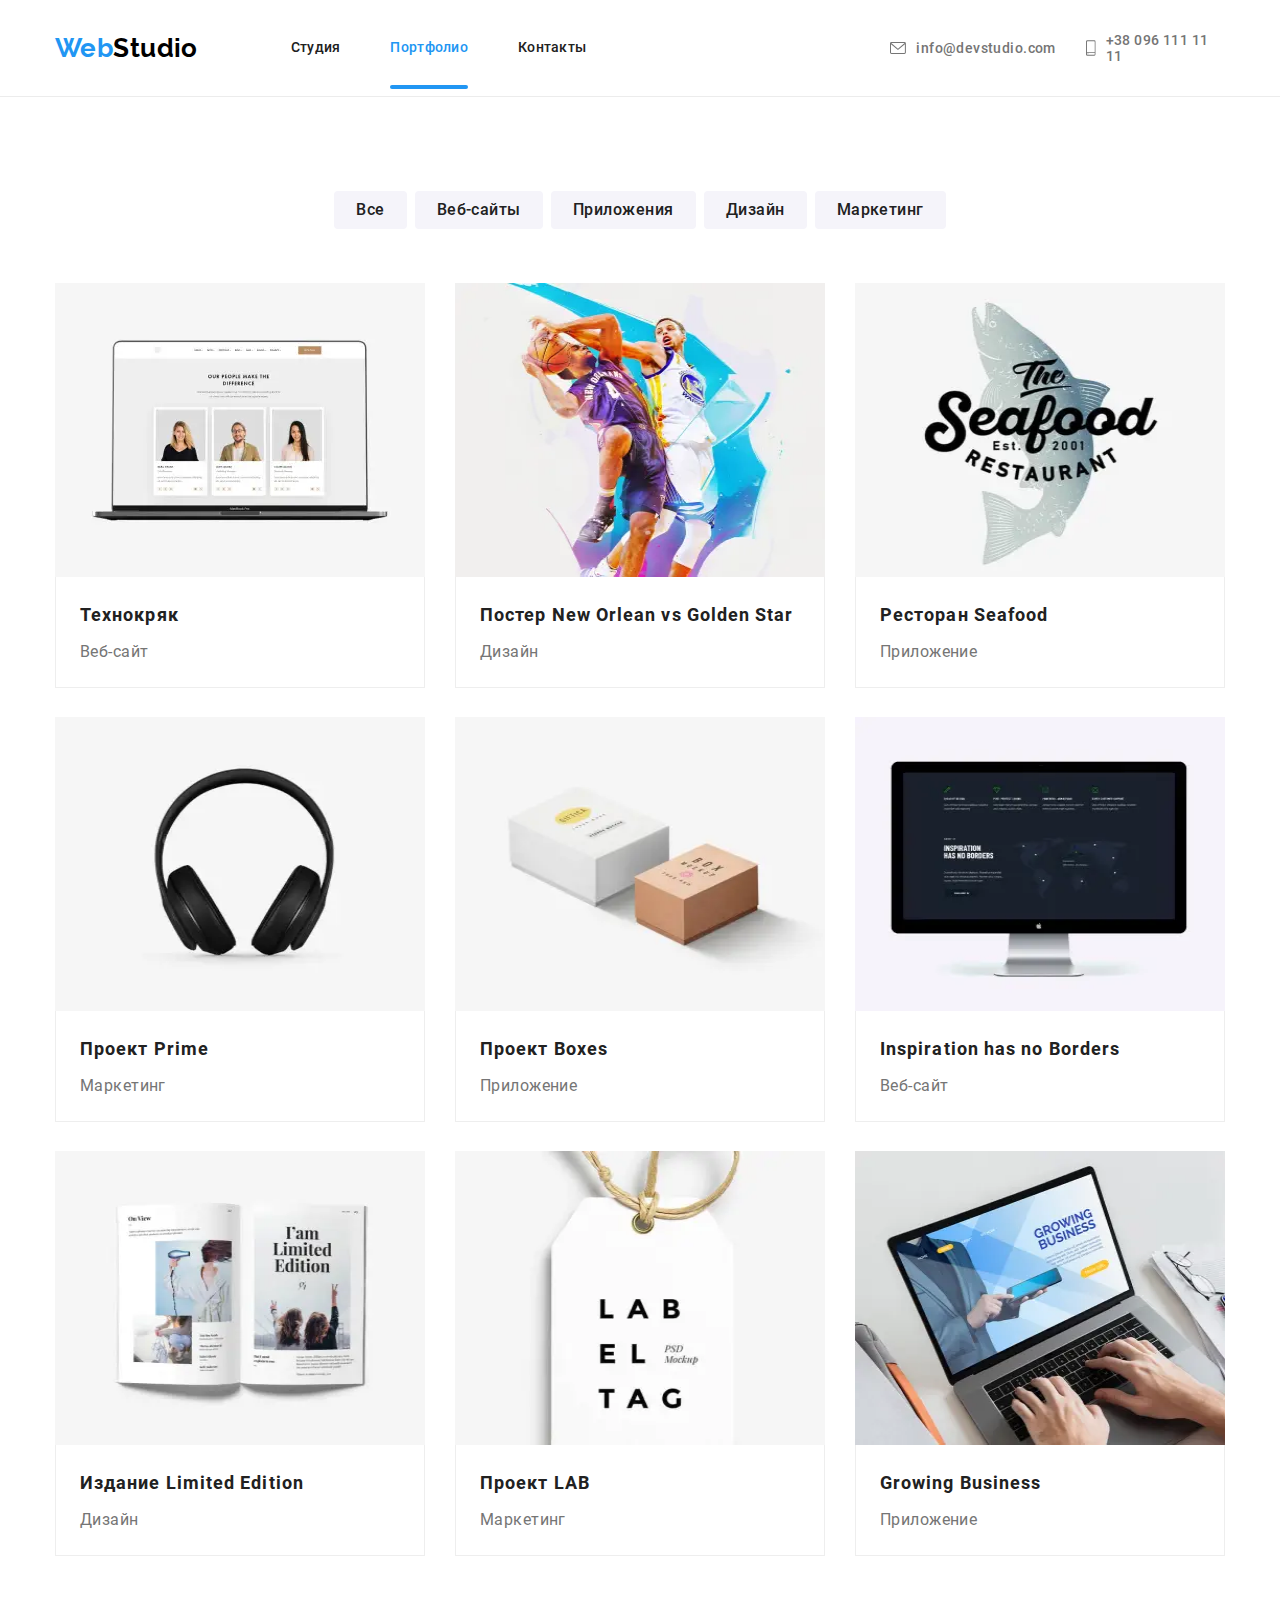
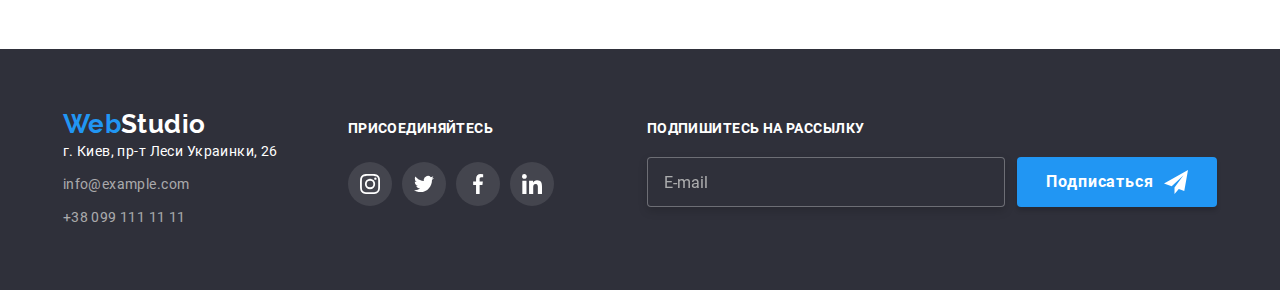
==== commit 886d55a8: "Наче все" ====
--- a/portfolio.html
+++ b/portfolio.html
@@ -35,27 +35,44 @@
             <use class="header-button__icon--close" href="./images/icons.svg#icon-closemenu"></use>
           </svg>
         </button>
+        <nav class="header-nav">
+          <ul class="header-nav__list list">
+            <li class="header-nav__list-item">
+              <a href="./index.html" class="header-nav__list-link link">Студия</a>
+            </li>
+            <li class="header-nav__list-item">
+              <a
+                href="./portfolio.html"
+                class="header-nav__list-link link header-nav__list-link--current"
+                >Портфолио</a
+              >
+            </li>
+            <li class="header-nav__list-item">
+              <a href="" class="header-nav__list-link link">Контакты</a>
+            </li>
+          </ul>
+        </nav>
+
+        <!--Контакты компании-->
+
         <div class="header__container-overlay" id="header-menu" data-menu>
-          <nav class="header-nav">
-            <ul class="header-nav__list list">
-              <li class="header-nav__list-item">
-                <a href="./index.html" class="header-nav__list-link link">Студия</a>
-              </li>
-              <li class="header-nav__list-item">
+          <div class="header-button__contacts">
+            <ul class="header-button__contacts-list list">
+              <li class="header-button__contacts-item">
+                <a href="./index.html" class="header-button__contacts-link link">Студия</a>
+              </li>
+              <li class="header-button__contacts-item">
                 <a
                   href="./portfolio.html"
-                  class="header-nav__list-link link header-nav__list-link--current"
+                  class="header-button__contacts-link link header-button__contacts-link--current"
                   >Портфолио</a
                 >
               </li>
-              <li class="header-nav__list-item">
-                <a href="" class="header-nav__list-link link">Контакты</a>
+              <li class="header-button__contacts-item">
+                <a href="" class="header-button__contacts-link link">Контакты</a>
               </li>
             </ul>
-          </nav>
-
-          <!--Контакты компании-->
-
+          </div>
           <div class="header__contacts-container">
             <ul class="header__contacts list">
               <li class="header__contacts-item">
--- a/css/main.min.css
+++ b/css/main.min.css
@@ -1 +1 @@
-/*! modern-normalize v1.1.0 | MIT License | https://github.com/sindresorhus/modern-normalize */*,::before,::after{box-sizing:border-box}html{line-height:1.15;-webkit-text-size-adjust:100%;-moz-tab-size:4;tab-size:4}body{margin:0;font-family:system-ui,-apple-system,"Segoe UI",Roboto,Helvetica,Arial,sans-serif,"Apple Color Emoji","Segoe UI Emoji"}hr{height:0;color:inherit}abbr[title]{text-decoration:underline dotted}b,strong{font-weight:bolder}code,kbd,samp,pre{font-family:ui-monospace,SFMono-Regular,Consolas,"Liberation Mono",Menlo,monospace;font-size:1em}small{font-size:80%}sub,sup{font-size:75%;line-height:0;position:relative;vertical-align:baseline}sub{bottom:-0.25em}sup{top:-0.5em}table{text-indent:0;border-color:inherit}button,input,optgroup,select,textarea{font-family:inherit;font-size:100%;line-height:1.15;margin:0}button,select{text-transform:none}button,[type=button],[type=reset],[type=submit]{--webkit-appearance: button}::-moz-focus-inner{border-style:none;padding:0}:-moz-focusring{outline:1px dotted ButtonText}:-moz-ui-invalid{box-shadow:none}legend{padding:0}progress{vertical-align:baseline}::-webkit-inner-spin-button,::-webkit-outer-spin-button{height:auto}[type=search]{--webkit-appearance: textfield;outline-offset:-2px}::-webkit-search-decoration{--webkit-appearance: none}::-webkit-file-upload-button{--webkit-appearance: button;font:inherit}summary{display:list-item}@font-face{font-family:"Raleway";font-weight:700;font-style:normal;font-display:swap;src:url("../fonts/Raleway/Raleway-Bold.ttf") format("truetype"),url("../fonts/Raleway/Raleway-Bold.woff") format("woff"),url("../fonts/Raleway/Raleway-Bold.woff2") format("woff2")}@font-face{font-family:"Roboto";font-weight:400;font-style:normal;font-display:swap;src:url("../fonts/Roboto/Roboto-Regular.ttf") format("truetype"),url("../fonts/Roboto/roboto-regular-webfont.woff") format("woff"),url("../fonts/Roboto/roboto-regular-webfont.woff2") format("woff2")}@font-face{font-family:"Roboto";font-weight:500;font-style:normal;font-display:swap;src:url("../fonts/Roboto/Roboto-Medium.ttf") format("truetype"),url("../fonts/Roboto/roboto-medium-webfont.woff") format("woff"),url("../fonts/Roboto/roboto-medium-webfont.woff2") format("woff2")}@font-face{font-family:"Roboto";font-weight:700;font-style:normal;font-display:swap;src:url("../fonts/Roboto/Roboto-Bold.ttf") format("truetype"),url("../fonts/Roboto/roboto-bold-webfont.woff") format("woff"),url("../fonts/Roboto/roboto-bold-webfont.woff2") format("woff2")}@font-face{font-family:"Roboto";font-weight:900;font-style:normal;font-display:swap;src:url("../fonts/Roboto/Roboto-Black.ttf") format("truetype"),url("../fonts/Roboto/roboto-black-webfont.woff") format("woff"),url("../fonts/Roboto/roboto-black-webfont.woff2") format("woff2")}.functions__title{font-weight:700;font-size:36px;line-height:1.16;text-align:center;color:#212121}.footer-socials__text,.footer-form__subscription,.functions-set__text,.advantage-set__title{font-weight:700;font-size:14px;font-style:normal;line-height:1.14;text-transform:uppercase;color:#212121}.footer-list__link,.footer-list__address,.advantage-set__text{font-size:14px;font-weight:400;line-height:1.71;font-style:normal;letter-spacing:.03em}.team-overlay__identity{display:block;font-size:16px;font-weight:500;line-height:1.19;letter-spacing:.03em;text-align:center}.footer-form__button,.modal-form__button,.hero__button{display:block;font-family:"Roboto",sans-serif;padding:10px 32px;color:#fff;background-color:#2196f3;box-shadow:0px 4px 4px rgba(0,0,0,.15);border-radius:4px;font-style:normal;font-weight:700;font-size:16px;line-height:1.87;text-align:center;cursor:pointer}html{box-sizing:border-box;scroll-behavior:smooth}p,h1,h2,h3,h4,h5,ul,ol,li{padding:0;margin:0}.list{padding:0;margin:0;list-style:none}.link{display:block;padding:0;margin:0;text-decoration:none}img{display:block;padding-top:0;padding-bottom:0;margin:0;min-width:100%;max-height:auto}body{font-family:"Roboto",sans-serif;font-size:14px;font-style:normal;letter-spacing:.03em;color:#757575;background-color:#fff}body.modal-open{overflow:hidden}.container{max-width:1200px;width:100%;padding:0 15px;margin:0 auto}.hero__button{margin:0 auto;border:none;transition-property:background-color;transition-duration:250ms;transition-timing-function:var(--main-timing-function)}.hero__button:hover,.hero__button:focus{background-color:#188ce8}.modal-form__button{padding:10px 55px;margin:0 auto;transform:scaleX(1);border:1px solid #2196f3;transition-property:transform,border-color;transition-duration:250ms;transition-timing-function:cubic-bezier(0.4, 0, 0.2, 1)}.modal-form__button:hover,.modal-form__button:focus{transform:scaleX(1.02);border-color:#fff}.team-socials__icon,.clients-list__icon,.footer-socials__icon{fill:currentColor}@media screen and (min-width: 1200px){.header{display:flex;justify-content:center;align-items:center}}@media screen and (min-width: 768px)and (max-width: 1199px){.header__container{display:flex;justify-content:space-between;align-items:center}}@media screen and (min-width: 1200px){.header__container{display:flex;justify-content:center;align-items:center}}@media screen and (min-width: 768px)and (max-width: 1199px){.header__container-overlay{display:flex;justify-content:space-between;align-items:center}}@media screen and (min-width: 1200px){.header__container-overlay{display:flex;justify-content:center;align-items:center}}@media screen and (min-width: 768px)and (max-width: 1199px){.header-nav__list{display:flex;justify-content:space-between;align-items:center}}@media screen and (min-width: 1200px){.header-nav__list{display:flex;justify-content:center;align-items:center}}@media screen and (min-width: 768px)and (max-width: 1199px){.header__contacts-container{display:flex;justify-content:center;align-items:center;width:140px;height:40px}}@media screen and (min-width: 768px)and (max-width: 1199px){.header__contacts{display:inline-flex;flex-wrap:wrap}}@media screen and (min-width: 1200px){.header__contacts{display:flex;justify-content:center;align-items:center}}@media screen and (min-width: 768px){.header__contacts-link{display:flex;justify-content:center;align-items:center}}.advantage-set{display:flex;justify-content:center;align-items:center;margin:-15px}.advantage-set__item{margin:15px}@media screen and (max-width: 1199px){.advantage-set{flex-wrap:wrap}}@media screen and (min-width: 768px)and (max-width: 1199px){.advantage-set__item{flex-basis:calc((100% - 30 * 2) / 2)}}@media screen and (min-width: 1200px){.advantage-set__item{flex-basis:calc((100% - 30 * 4) / 4)}}.advantage-set__container{display:flex;justify-content:center;align-items:center}.functions-set{display:flex;justify-content:center;align-items:center;margin:-15px}.functions-set__item{flex-basis:calc((100% - 30 * 3) / 3);margin:15px}.team-list{display:flex;justify-content:center;align-items:center;margin:-15px}.team-list__item{margin:15px}@media screen and (max-width: 1199px){.team-list{flex-wrap:wrap}}@media screen and (min-width: 768px)and (max-width: 1199px){.team-list__item{flex-basis:calc((100% - 30 * 2) / 2)}}@media screen and (min-width: 1200px){.team-list__item{flex-basis:calc((100% - 30 * 4) / 4)}}.team-socials{display:flex;justify-content:center;align-items:center;margin:-5px}.team-socials__item{flex-basis:calc((100% - 10 * 4) / 4);margin:5px}.team-socials__link{display:flex;justify-content:center;align-items:center}.clients-list{display:flex;justify-content:center;align-items:center;flex-wrap:wrap;margin:-15px}.clients-list__item{margin:15px}.clients-list__link{display:flex;justify-content:center;align-items:center}@media screen and (max-width: 767px){.clients-list__item{flex-basis:calc((100% - 30 * 2) / 2)}}@media screen and (min-width: 768px)and (max-width: 1199px){.clients-list__item{flex-basis:calc((100% - 30 * 3) / 3)}}@media screen and (min-width: 1200px){.clients-list__item{flex-basis:calc((100% - 30 * 6) / 6)}}.portfolio__buttons{margin:-4px}.portfolio__buttons-item{flex-basis:calc((100% - 8 * 5) / 5);margin:4px}@media screen and (max-width: 639px){.portfolio__buttons{display:inline-flex;flex-wrap:wrap}}@media screen and (min-width: 640px)and (max-width: 1199px){.portfolio__buttons{display:flex;justify-content:center;align-items:center;flex-wrap:wrap}}@media screen and (min-width: 1200px){.portfolio__buttons{display:flex;justify-content:center;align-items:center}}.portfolio-set{flex-wrap:wrap;margin:-15px}.portfolio-set__item{margin:15px}.portfolio-set__link{display:flex;flex-direction:column;height:100%}.portfolio-set__link-wrapper{flex-grow:1}@media screen and (max-width: 767px){.portfolio-set{display:flex;justify-content:center;align-items:center}}@media screen and (min-width: 768px)and (max-width: 1199px){.portfolio-set{display:inline-flex}.portfolio-set__item{flex-basis:calc((100% - 30 * 2) / 2)}}@media screen and (min-width: 1200px){.portfolio-set{display:flex;justify-content:center;align-items:center}.portfolio-set__item{flex-basis:calc((100% - 30 * 3) / 3)}}@media screen and (max-width: 767px){.footer__container{display:flex;justify-content:center;align-items:center;flex-direction:column}.footer__container-overlay{display:flex;justify-content:center;align-items:center;flex-direction:column;margin-bottom:60px}}@media screen and (min-width: 768px)and (max-width: 1199px){.footer__container{display:flex;justify-content:center;align-items:baseline;flex-wrap:wrap}.footer__container-overlay{display:flex;justify-content:center;align-items:center;flex-direction:column}}@media screen and (min-width: 1200px){.footer__container{display:flex;justify-content:center;align-items:baseline}}@media screen and (max-width: 1199px){.footer__address{display:flex;justify-content:center;align-items:center;flex-direction:column}.footer-list{display:flex;justify-content:center;align-items:center;flex-direction:column}}@media screen and (max-width: 767px){.footer-socials__overlay{display:flex;justify-content:center;align-items:center;flex-direction:column;margin-bottom:60px}}@media screen and (min-width: 768px)and (max-width: 1199px){.footer-socials__overlay{display:flex;justify-content:center;align-items:center;flex-direction:column;margin-left:165px}}@media screen and (min-width: 1200px){.footer-socials__overlay{margin-left:70px}}.footer-socials-list{display:flex;justify-content:center;align-items:center;margin:-5px}.footer-socials-list__item{flex-basis:calc((100% - 10 * 4) / 4);margin:5px}.footer-socials-list__link{display:flex;justify-content:center;align-items:center}.footer-form{display:flex;justify-content:center;align-items:center}@media screen and (max-width: 1199px){.footer-form{display:flex;justify-content:center;align-items:center;flex-direction:column}.footer-form__overlay{display:flex;justify-content:center;align-items:center;flex-direction:column;margin-bottom:20px}.footer-form__input{display:flex;justify-content:center;align-items:center}}@media screen and (min-width: 768px)and (max-width: 1199px){.footer-form{margin-top:60px}}@media screen and (min-width: 1200px){.footer-form__button{display:flex;justify-content:center;align-items:center;align-self:flex-end}}.footer-form__overlay{display:flex;flex-direction:column}.modal-form__checkbox{display:flex;justify-content:center;align-items:center}.header{width:100%;border-bottom:1px solid #ececec}.header__logo{padding:0;margin:0}.header__logo--dark{color:#000}@media screen and (min-width: 768px){.header__container-overlay{margin-left:88px}}@media screen and (min-width: 1200px){.header__container-overlay{margin-left:93px}}@media screen and (min-width: 768px){.header-nav__list-item:not(:last-child){margin-right:50px}}.header-nav__list-link{color:#212121}@media screen and (max-width: 767px){.header-nav__list-link{font-style:normal;font-weight:500;font-size:40px;line-height:1.17;letter-spacing:.02em}}@media screen and (min-width: 768px){.header-nav__list-link{padding-top:32px;padding-bottom:32px;font-weight:500;font-size:14px;font-style:normal;line-height:1.14;letter-spacing:.02em}}.header-nav__list-link:hover,.header-nav__list-link:focus{color:#2196f3}.header-nav__list-link,.header__contacts-link{transition-property:color;transition-duration:250ms;transition-timing-function:var(--main-timing-function)}@media screen and (min-width: 768px){.header__contacts-container{margin-left:88px}}@media screen and (min-width: 1200px){.header__contacts-container{margin-left:304px}}@media screen and (min-width: 768px)and (max-width: 1199px){.header__contacts-item:first-child{padding:0;margin-bottom:10px}}@media screen and (min-width: 1200px){.header__contacts-item:first-child{margin-right:30px}}@media screen and (max-width: 767px){.header__contacts-icon{display:none}}@media screen and (min-width: 768px){.header__contacts-icon{fill:currentColor;margin-right:10px}.header__contacts-icon--envelope{width:14px;height:10px}.header__contacts-icon--smartphone{width:10px;height:14px}}@media screen and (min-width: 1200px){.header__contacts-icon--envelope{width:16px;height:12px}.header__contacts-icon--smartphone{width:10px;height:16px}}.header__contacts-link{color:#757575}.header__contacts-link:hover,.header__contacts-link:focus{color:#2196f3}@media screen and (min-width: 768px)and (max-width: 1199px){.header__contacts-link{font-size:12px;line-height:1.16}}@media screen and (min-width: 1200px){.header__contacts-link{padding-top:32px;padding-bottom:32px;font-size:14px;font-weight:500}}@media screen and (max-width: 767px){.header__contacts-link--envelope{font-style:normal;font-weight:500;font-size:24px;line-height:1.16;letter-spacing:.02em}.header__contacts-link--smartphone{font-style:normal;font-weight:500;font-size:34px;line-height:1.17;letter-spacing:.02em}}@media screen and (min-width: 768px){.header-nav__list-link--current{position:relative;color:#2196f3}.header-nav__list-link--current::after{content:"";position:absolute;left:0;bottom:-1px;width:100%;height:4px;background-color:#2196f3;border-radius:2px;animation-name:ChangeScaleX;animation-duration:250ms;animation-timing-function:cubic-bezier(0.4, 0, 0.2, 1)}}@keyframes ChangeScaleX{0%{transform:scaleX(0)}100%{transform:scaleX(1)}}.logo{font-family:"Raleway";font-weight:700;text-decoration:none;color:#2196f3}@media screen and (max-width: 767px){.logo{padding-top:16px;padding-bottom:16px}}@media screen and (max-width: 1199px){.logo{font-size:24px;line-height:1.16}}@media screen and (min-width: 1200px){.logo{font-size:26px;line-height:1.2}}.advantage{display:flex;justify-content:center;align-items:center}@media screen and (max-width: 1199px){.advantage{padding-top:60px;padding-bottom:60px}}@media screen and (min-width: 1200px){.advantage{padding-top:94px;padding-bottom:47px}}@media screen and (max-width: 767px){.advantage-set__item{max-width:450px;width:100%;height:226px}}@media screen and (min-width: 768px)and (max-width: 1199px){.advantage-set__item{max-width:354px;width:100%;height:251px}}@media screen and (min-width: 1200px){.advantage-set__item{max-width:270px;width:100%;height:251px}}.advantage-set__container{margin-bottom:30px;padding:0px;background-color:#f5f4fa}.advantage-set__title{margin-bottom:10px;margin-top:0}@media screen and (max-width: 767px){.advantage-set__container{max-width:450px;width:100%;height:120px}}@media screen and (min-width: 768px)and (max-width: 1199px){.advantage-set__container{max-width:354px;width:100%;height:120px}}@media screen and (min-width: 1200px){.advantage-set__container{max-width:270px;width:100%;height:120px}}.functions{padding-top:47px;padding-bottom:94px}@media screen and (max-width: 1199px){.functions{display:none}}.functions__title{margin-bottom:50px}.functions-set__thumb{position:relative}.functions-set__text{position:absolute;width:100%;left:0;bottom:0;padding-top:27px;padding-bottom:27px;color:#fff;background-color:rgba(47,48,58,.8);text-align:center}.team{background-color:#f5f4fa}@media screen and (max-width: 1199px){.team{padding-top:60px;padding-bottom:60px}.team__title{font-weight:700;font-size:28px;line-height:1.17;text-align:center;color:#212121}.team-list{margin-top:30px}}@media screen and (min-width: 1200px){.team{padding-top:94px;padding-bottom:94px}.team__title{font-weight:700;font-size:36px;line-height:1.16;text-align:center;color:#212121}.team-list{margin-top:50px}.team-list__item{max-width:270px;width:100%;max-height:428px;height:100%}.team-list__photo{max-width:270px;width:100%;max-height:260px;height:100%}}@media screen and (max-width: 767px){.team-list__item{max-width:450px;width:100%;max-height:622px;height:100%}.team-list__photo{max-width:450px;width:100%;max-height:460px;height:100%}}@media screen and (min-width: 768px)and (max-width: 1199px){.team-list__item{max-width:354px;width:100%;max-height:536px;height:100%}.team-list__photo{max-width:354px;width:100%;max-height:374px;height:100%}}.team-list__item{text-align:center;background-color:#fff;box-shadow:0px 1px 3px rgba(0,0,0,.12),0px 1px 1px rgba(0,0,0,.14),0px 2px 1px rgba(0,0,0,.2);border-radius:0px 0px 4px 4px}.team-overlay{padding-top:30px;padding-bottom:30px}.team-overlay__identity{color:#212121;margin-bottom:10px}.team-overlay__desc{font-weight:400;color:#757575;font-size:16px;line-height:1.19}.team-socials{margin-top:16px}.team-socials__link{color:#afb1b8;background-color:#fff;width:44px;height:44px;border-radius:50%;transition-property:color,background-color;transition-duration:250ms;transition-timing-function:cubic-bezier(0.4, 0, 0.2, 1)}.team-socials__link:hover,.team-socials__link:focus{color:#fff;background-color:#2196f3}.clients__title{font-weight:700;text-align:center;color:#212121}@media screen and (max-width: 1199px){.clients{padding-top:60px;padding-bottom:60px}.clients__title{font-size:28px;line-height:1.17}.clients-list{margin-top:30px}}@media screen and (min-width: 1200px){.clients{padding-top:94px;padding-bottom:94px}.clients__title{font-size:36px;line-height:1.16}.clients-list{margin-top:50px}}.clients-list__link{color:#afb1b8;border:1px solid #afb1b8;border-radius:4px;height:92px;transition-property:color,border-color;transition-duration:250ms;transition-timing-function:cubic-bezier(0.4, 0, 0.2, 1)}.clients-list__link:hover,.clients-list__link:focus{color:#2196f3;border-color:#2196f3}@media screen and (max-width: 767px){.clients-list__link{width:210px}}@media screen and (min-width: 768px)and (max-width: 1199px){.clients-list__link{width:226px}}@media screen and (min-width: 1200px){.clients-list__link{width:170px}}@media screen and (max-width: 1199px){.portfolio{padding-top:60px;padding-bottom:60px}.portfolio__buttons{margin-bottom:30px}}@media screen and (min-width: 1200px){.portfolio{padding-top:94px;padding-bottom:94px}.portfolio__buttons{margin-bottom:50px}}.portfolio__buttons-btn{display:block;padding:6px 22px;color:#212121;background-color:#f5f4fa;font-weight:500;font-size:16px;font-style:normal;text-align:center;cursor:pointer;line-height:1.62;letter-spacing:.03em;border-radius:4px;border:rgba(0,0,0,0);transition-property:color,background-color,box-shadow;transition-duration:250ms;transition-timing-function:cubic-bezier(0.4, 0, 0.2, 1)}.portfolio__buttons-btn:hover,.portfolio__buttons-btn:focus{color:#fff;background-color:#2196f3;box-shadow:0px 3px 1px rgba(0,0,0,.1),0px 1px 2px rgba(0,0,0,.08),0px 2px 2px rgba(0,0,0,.12)}.portfolio-set__link{background-color:#fff;transition-property:box-shadow;transition-duration:250ms;transition-timing-function:cubic-bezier(0.4, 0, 0.2, 1)}.portfolio-set__link:hover,.portfolio-set__link:focus{box-shadow:0px 1px 1px rgba(0,0,0,.12),0px 4px 4px rgba(0,0,0,.06),1px 4px 6px rgba(0,0,0,.16)}.portfolio-set__link-photo{max-height:294px;height:100%}@media screen and (max-width: 767px){.portfolio-set__item{max-width:450px;width:100%;max-height:404px;height:100%}.portfolio-set__link-photo{max-width:450px;width:100%}}@media screen and (min-width: 768px)and (max-width: 1199px){.portfolio-set__item{max-width:354px;width:100%;max-height:440px;height:100%}.portfolio-set__link-photo{max-width:354px;width:100%}}@media screen and (min-width: 1200px){.portfolio-set__item{max-width:370px;width:100%;max-height:404px;height:100%}.portfolio-set__link-photo{max-width:370px;width:100%}}.portfolio-set__link-thumb{position:relative;overflow:hidden}.portfolio-set__link-thumb-desc{position:absolute;top:0;left:0;padding-right:24px;padding-left:24px;width:100%;height:100%;transform:translateY(100%);font-size:18px;line-height:1.55;color:#fff;background-color:rgba(33,150,243,.9);transition-property:transform;transition-duration:250ms;transition-timing-function:cubic-bezier(0.4, 0, 0.2, 1)}@media screen and (max-width: 767px){.portfolio-set__link-thumb-desc{padding-top:77px;padding-bottom:77px}}@media screen and (min-width: 768px)and (max-width: 1199px){.portfolio-set__link-thumb-desc{padding-top:49px;padding-bottom:49px}}@media screen and (min-width: 1200px){.portfolio-set__link-thumb-desc{padding-top:63px;padding-bottom:63px}}.portfolio-set__link-wrapper{border-left:1px solid #eee;border-bottom:1px solid #eee;border-right:1px solid #eee;padding-top:20px;padding-left:24px;padding-bottom:20px}.portfolio-set__link-wrapper-title{margin-bottom:4px;color:#212121;font-size:18px;line-height:2;letter-spacing:.06em}.portfolio-set__link-wrapper-text{font-size:16px;font-weight:400;color:#757575;line-height:1.87}.portfolio-set__link:hover .portfolio-set__link-thumb-desc,.portfolio-set__link:focus .portfolio-set__link-thumb-desc{transform:translateY(0)}.footer{padding-top:60px;padding-bottom:60px;background-color:#2f303a}.footer-socials__text,.footer-form__subscription{color:#fff}.footer__logo--white{color:#fff;transition-property:color;transition-duration:250ms;transition-timing-function:cubic-bezier(0.4, 0, 0.2, 1)}.footer__logo--white:hover,.footer__logo--white:focus{color:#2196f3}@media screen and (max-width: 1199px){.footer__logo{font-size:24px;line-height:1.16px}}.footer-list{margin-top:20px}.footer-list__item:not(:first-child){margin-top:9px}.footer-list__address{letter-spacing:.03em;color:#fff;transition-property:color;transition-duration:250ms;transition-timing-function:cubic-bezier(0.4, 0, 0.2, 1)}.footer-list__address:hover,.footer-list__address:focus{color:#2196f3}.footer-list__link{color:rgba(255,255,250,.6);transition-property:color;transition-duration:250ms;transition-timing-function:cubic-bezier(0.4, 0, 0.2, 1)}.footer-list__link:hover,.footer-list__link:focus{color:#2196f3}.footer-socials-list{margin-top:20px}.footer-socials-list__link{width:44px;height:44px;color:#fff;background-color:rgba(255,255,255,.1);border-radius:50%;transition-property:background-color;transition-duration:250ms;transition-timing-function:cubic-bezier(0.4, 0, 0.2, 1)}.footer-socials-list__link:hover,.footer-socials-list__link:focus{background-color:#2196f3}@media screen and (max-width: 1199px){.footer-form__overlay{min-width:450px}}@media screen and (min-width: 1200px){.footer-form{margin-left:93px}.footer-form__overlay{min-width:358px}}.footer-form__label{display:block;margin-bottom:20px}.footer-form__input{padding:15px 16px;max-width:450px;width:100%;height:50px;font-size:16px;line-height:1.25;color:#fff;background-color:#2f303a;border:1px solid rgba(255,255,255,.3);border-radius:4px;outline:none;filter:drop-shadow(0px 4px 4px rgba(0, 0, 0, 0.15))}.footer-form__input::placeholder{color:rgba(255,255,250,.6);font-size:16px;line-height:1.25}.footer-form__button{transform:scale(1);padding:10px 29px;margin-left:12px;letter-spacing:.06em;border:none;transition-property:transform;transition-duration:250ms;transition-timing-function:cubic-bezier(0.4, 0, 0.2, 1)}.footer-form__button:hover,.footer-form__button:focus{transform:scale(1.02)}.footer-form__icon{margin-left:10px}.hero__container{text-align:center;margin:0 auto;background-size:cover;background-repeat:no-repeat}@media screen and (max-width: 480px){.hero__container{padding-top:118px;padding-bottom:118px;background-image:linear-gradient(to right, rgba(47, 48, 58, 0.4), rgba(47, 48, 58, 0.4)),url("../mainphotos/background/mobile/header-480.jpg")}}@media screen and (max-width: 480px)and (min-device-pixel-ratio: 2),screen and (max-width: 480px)and (-webkit-min-device-pixel-ratio: 2),screen and (max-width: 480px)and (-o-min-device-pixel-ratio: 2),screen and (max-width: 480px)and (min-resolution: 192dpi),screen and (max-width: 480px)and (min-resolution: 2dppx){.hero__container{background-image:linear-gradient(to right, rgba(47, 48, 58, 0.4), rgba(47, 48, 58, 0.4)),url("../mainphotos/background/mobile/header-960.jpg")}}@media screen and (max-width: 480px)and (min-device-pixel-ratio: 3),screen and (max-width: 480px)and (-webkit-min-device-pixel-ratio: 3),screen and (max-width: 480px)and (-o-min-device-pixel-ratio: 3),screen and (max-width: 480px)and (min-resolution: 288dpi),screen and (max-width: 480px)and (min-resolution: 3dppx){.hero__container{background-image:linear-gradient(to right, rgba(47, 48, 58, 0.4), rgba(47, 48, 58, 0.4)),url("../mainphotos/background/mobile/header-1440.jpg")}}@media screen and (min-width: 481px)and (max-width: 768px){.hero__container{padding-top:118px;padding-bottom:118px;background-image:linear-gradient(to right, rgba(47, 48, 58, 0.4), rgba(47, 48, 58, 0.4)),url("../mainphotos/background/tablet/header-768.jpg")}}@media screen and (min-width: 481px)and (max-width: 768px)and (min-device-pixel-ratio: 2),screen and (min-width: 481px)and (max-width: 768px)and (-webkit-min-device-pixel-ratio: 2),screen and (min-width: 481px)and (max-width: 768px)and (-o-min-device-pixel-ratio: 2),screen and (min-width: 481px)and (max-width: 768px)and (min-resolution: 192dpi),screen and (min-width: 481px)and (max-width: 768px)and (min-resolution: 2dppx){.hero__container{background-image:linear-gradient(to right, rgba(47, 48, 58, 0.4), rgba(47, 48, 58, 0.4)),url("../mainphotos/background/tablet/header-1536.jpg")}}@media screen and (min-width: 481px)and (max-width: 768px)and (min-device-pixel-ratio: 3),screen and (min-width: 481px)and (max-width: 768px)and (-webkit-min-device-pixel-ratio: 3),screen and (min-width: 481px)and (max-width: 768px)and (-o-min-device-pixel-ratio: 3),screen and (min-width: 481px)and (max-width: 768px)and (min-resolution: 288dpi),screen and (min-width: 481px)and (max-width: 768px)and (min-resolution: 3dppx){.hero__container{background-image:linear-gradient(to right, rgba(47, 48, 58, 0.4), rgba(47, 48, 58, 0.4)),url("../mainphotos/background/tablet/header-2304.jpg")}}@media screen and (min-width: 769px){.hero__container{padding-top:200px;padding-bottom:200px;max-width:1600px;background-image:linear-gradient(to right, rgba(47, 48, 58, 0.4), rgba(47, 48, 58, 0.4)),url("../mainphotos/background/desktop/header-1600.jpg")}}@media screen and (min-width: 769px)and (min-device-pixel-ratio: 2),screen and (min-width: 769px)and (-webkit-min-device-pixel-ratio: 2),screen and (min-width: 769px)and (-o-min-device-pixel-ratio: 2),screen and (min-width: 769px)and (min-resolution: 192dpi),screen and (min-width: 769px)and (min-resolution: 2dppx){.hero__container{background-image:linear-gradient(to right, rgba(47, 48, 58, 0.4), rgba(47, 48, 58, 0.4)),url("../mainphotos/background/desktop/header-3200.jpg")}}@media screen and (min-width: 769px)and (min-device-pixel-ratio: 3),screen and (min-width: 769px)and (-webkit-min-device-pixel-ratio: 3),screen and (min-width: 769px)and (-o-min-device-pixel-ratio: 3),screen and (min-width: 769px)and (min-resolution: 288dpi),screen and (min-width: 769px)and (min-resolution: 3dppx){.hero__container{background-image:linear-gradient(to right, rgba(47, 48, 58, 0.4), rgba(47, 48, 58, 0.4)),url("../mainphotos/background/desktop/header-4800.jpg")}}.hero__title{display:block;margin:0 auto;color:#fff;font-weight:900;font-size:44px;line-height:1.36;letter-spacing:.06em;text-transform:uppercase;max-width:695px;text-align:center;margin-top:0px;margin-bottom:30px}@media screen and (min-width: 1200px){.hero__title{font-size:44px;line-height:1.36;max-width:695px}}.backdrop{position:fixed;top:0;left:0;overflow-y:scroll;width:100%;height:100%;background-color:rgba(0,0,0,.2);transition-property:opacity,visibility;transition-duration:250ms;transition-timing-function:cubic-bezier(0.4, 0, 0.2, 1)}.backdrop.is-hidden{opacity:0;visibility:hidden;pointer-events:none}.backdrop.is-hidden .modal{transform:translate(-50%, -50%) scale(0.5)}.modal{position:absolute;padding:40px;top:50%;left:50%;transform:translate(-50%, -50%) scale(1);background-color:#fff;box-shadow:0px 1px 3px rgba(0,0,0,.12),0px 1px 1px rgba(0,0,0,.14),0px 2px 1px rgba(0,0,0,.2);border-radius:4px;transition-property:transform;transition-duration:250ms;transition-timing-function:cubic-bezier(0.4, 0, 0.2, 1)}@media screen and (max-width: 1199px){.modal{max-width:450px;width:100%;max-height:609px;height:100%}}@media screen and (min-width: 1200px){.modal{max-width:528px;width:100%;max-height:581px;height:100%}}.modal__close-btn{position:absolute;top:8px;right:8px;display:inline-flex;justify-content:center;align-items:center;padding:6px;margin:0;border:1px solid rgba(0,0,0,.1);border-radius:50%;color:#000;background-color:#fff;cursor:pointer;transition-property:color;transition-duration:250ms;transition-timing-function:cubic-bezier(0.4, 0, 0.2, 1)}.modal__close-btn:hover,.modal__close-btn:focus{color:#2196f3}.modal__close-icon{fill:currentColor}.modal__heading{font-size:20px;font-weight:700;color:#212121;text-align:center;margin-bottom:12px}@media screen and (max-width: 1199px){.modal__heading{line-height:1.5}}@media screen and (min-width: 1200px){.modal__heading{line-height:1.15}}.modal-form__overlay{margin-bottom:30px}.modal-form__field{width:100%;margin-bottom:10px}.modal-form__wrapper{position:relative;width:inherit}.modal-form__label,.modal-form__textarea-label{display:block;font-size:12px;font-weight:400;line-height:1.16;letter-spacing:.01em;color:#757575;margin-bottom:4px}.modal-form__input:focus~.modal-form__icon{fill:#2196f3}.modal-form__input{width:inherit;height:40px;padding:11px 12px 11px 42px;margin:0;font-size:16px;font-weight:400;line-height:1.18;letter-spacing:.03em;border:1px solid rgba(33,33,33,.2);border-radius:4px;cursor:pointer;outline:none;transition-property:border-color;transition-duration:250ms;transition-timing-function:cubic-bezier(0.4, 0, 0.2, 1)}.modal-form__input:hover,.modal-form__input:focus{border-color:#2196f3}.modal-form__icon{position:absolute;display:inline-block;top:50%;left:12px;transform:translateY(-50%);transition-property:fill;transition-duration:250ms;transition-timing-function:cubic-bezier(0.4, 0, 0.2, 1)}.modal-form__textarea{display:flex;flex-direction:column;margin-bottom:20px}.modal-form__textarea-input{padding:12px 14px;border:1px solid rgba(33,33,33,.2);border-radius:4px;outline:none;resize:none}.modal-form__textarea-input::placeholder{font-size:14px;font-weight:400;line-height:1.14;letter-spacing:.01em;color:rgba(117,117,117,.5)}.modal-form__checkbox-input{position:absolute;-webkit-appearance:none;-moz-appearance:none;appearance:none}.modal-form__checkbox-link{color:#2196f3;text-indent:5px}.modal-form__label-checkbox{position:relative;display:inline-flex;align-items:center;font-weight:400}@media screen and (max-width: 1199px){.modal-form__label-checkbox{font-size:11.5px;line-height:1.16}}@media screen and (min-width: 1200px){.modal-form__label-checkbox{font-size:14px;line-height:1.71}}.modal-form__label-checkbox::before{content:"";display:inline-block;margin-right:8.4px;width:16px;height:16px;border:2px solid #212121;border-radius:2px;cursor:pointer;background-size:contain;background-position:center;background-repeat:no-repeat;transition-property:background-color,border-color;transition-duration:250ms;transition-timing-function:cubic-bezier(0.4, 0, 0.2, 1)}.modal-form__checkbox-agreement{position:absolute;display:none;top:3px;left:0;transition-property:display;transition-duration:250ms;transition-timing-function:cubic-bezier(0.4, 0, 0.2, 1)}.modal-form__checkbox-input:checked+.modal-form__label-checkbox .modal-form__checkbox-agreement{display:block;cursor:pointer}.modal-form__checkbox-input:checked+.modal-form__label-checkbox::before{background-color:#2196f3;border-color:#2196f3}@media screen and (min-width: 768px){.header-button,.header-button__socials{display:none}}@media screen and (max-width: 767px){.header{position:relative}.header__container{display:flex;justify-content:space-between;align-items:center;max-height:60px;height:100%}}@media screen and (max-width: 767px){.header-button{display:inline-flex;padding:0;margin:0;border:none;background-color:rgba(0,0,0,0)}}@media screen and (max-width: 767px){.header-button .header-button__icon--close{display:none}.header-button.is-open .header-button__icon--close{display:block}.header-button.is-open .header-button__icon--open{display:none}}@media screen and (max-width: 767px){.header-button{color:#212121;transition-property:color;transition-duration:250ms;transition-timing-function:var(--main-timing-function)}.header-button__icon{fill:currentColor}.header-button:hover,.header-button:focus{color:#2196f3}}@media screen and (max-width: 767px){.header__container-overlay{position:absolute;left:0;bottom:-797px;z-index:1;transform:translateY(calc(-100% - 70px));padding:0px 40px 48px 40px;width:100%;height:796px;background-color:#fff;box-shadow:0px 4px 8px rgba(0,0,0,.04),0px 2px 4px rgba(0,0,0,.08),0px 1px 3px rgba(0,0,0,.16);transition-property:transform;transition-duration:250ms;transition-timing-function:var(--main-timing-function)}.header__container-overlay.is-open{transform:translateY(0)}}@media screen and (max-width: 767px){.header-nav{margin-bottom:302px}.header-nav__list-item:not(:last-child){margin-bottom:32px}}@media screen and (max-width: 767px){.header__contacts-container{margin-bottom:64px}}@media screen and (max-width: 767px){.header__contacts{display:inline-flex;flex-direction:column-reverse}.header__contacts-item:last-child{margin-bottom:32px}.header__contacts .header__contacts-link--smartphone{color:#2196f3}}@media screen and (max-width: 767px){.header-button__list{display:inline-flex;flex-wrap:wrap;margin:0}.header-button__list-item:not(:last-child){border-right:1px solid rgba(33,33,33,.2)}.header-button__list-link{font-style:normal;font-weight:500;font-size:18px;line-height:1.22;letter-spacing:.02em;color:#2196f3;cursor:pointer}}@media screen and (max-width: 767px){.header-button__list-link--instagram,.header-button__list-link--twitter,.header-button__list-link--facebook{padding-right:10px}.header-button__list-link--twitter,.header-button__list-link--facebook,.header-button__list-link--linkedin{padding-left:10px}}@media screen and (max-width: 1199px){.hero__title{font-size:26px;line-height:1.61;max-width:360px}}/*# sourceMappingURL=main.min.css.map */+/*! modern-normalize v1.1.0 | MIT License | https://github.com/sindresorhus/modern-normalize */*,::before,::after{box-sizing:border-box}html{line-height:1.15;-webkit-text-size-adjust:100%;-moz-tab-size:4;tab-size:4}body{margin:0;font-family:system-ui,-apple-system,"Segoe UI",Roboto,Helvetica,Arial,sans-serif,"Apple Color Emoji","Segoe UI Emoji"}hr{height:0;color:inherit}abbr[title]{text-decoration:underline dotted}b,strong{font-weight:bolder}code,kbd,samp,pre{font-family:ui-monospace,SFMono-Regular,Consolas,"Liberation Mono",Menlo,monospace;font-size:1em}small{font-size:80%}sub,sup{font-size:75%;line-height:0;position:relative;vertical-align:baseline}sub{bottom:-0.25em}sup{top:-0.5em}table{text-indent:0;border-color:inherit}button,input,optgroup,select,textarea{font-family:inherit;font-size:100%;line-height:1.15;margin:0}button,select{text-transform:none}button,[type=button],[type=reset],[type=submit]{--webkit-appearance: button}::-moz-focus-inner{border-style:none;padding:0}:-moz-focusring{outline:1px dotted ButtonText}:-moz-ui-invalid{box-shadow:none}legend{padding:0}progress{vertical-align:baseline}::-webkit-inner-spin-button,::-webkit-outer-spin-button{height:auto}[type=search]{--webkit-appearance: textfield;outline-offset:-2px}::-webkit-search-decoration{--webkit-appearance: none}::-webkit-file-upload-button{--webkit-appearance: button;font:inherit}summary{display:list-item}@font-face{font-family:"Raleway";font-weight:700;font-style:normal;font-display:swap;src:url("../fonts/Raleway/Raleway-Bold.ttf") format("truetype"),url("../fonts/Raleway/Raleway-Bold.woff") format("woff"),url("../fonts/Raleway/Raleway-Bold.woff2") format("woff2")}@font-face{font-family:"Roboto";font-weight:400;font-style:normal;font-display:swap;src:url("../fonts/Roboto/Roboto-Regular.ttf") format("truetype"),url("../fonts/Roboto/roboto-regular-webfont.woff") format("woff"),url("../fonts/Roboto/roboto-regular-webfont.woff2") format("woff2")}@font-face{font-family:"Roboto";font-weight:500;font-style:normal;font-display:swap;src:url("../fonts/Roboto/Roboto-Medium.ttf") format("truetype"),url("../fonts/Roboto/roboto-medium-webfont.woff") format("woff"),url("../fonts/Roboto/roboto-medium-webfont.woff2") format("woff2")}@font-face{font-family:"Roboto";font-weight:700;font-style:normal;font-display:swap;src:url("../fonts/Roboto/Roboto-Bold.ttf") format("truetype"),url("../fonts/Roboto/roboto-bold-webfont.woff") format("woff"),url("../fonts/Roboto/roboto-bold-webfont.woff2") format("woff2")}@font-face{font-family:"Roboto";font-weight:900;font-style:normal;font-display:swap;src:url("../fonts/Roboto/Roboto-Black.ttf") format("truetype"),url("../fonts/Roboto/roboto-black-webfont.woff") format("woff"),url("../fonts/Roboto/roboto-black-webfont.woff2") format("woff2")}.functions__title{font-weight:700;font-size:36px;line-height:1.16;text-align:center;color:#212121}.footer-socials__text,.footer-form__subscription,.functions-set__text,.advantage-set__title{font-weight:700;font-size:14px;font-style:normal;line-height:1.14;text-transform:uppercase;color:#212121}.footer-list__link,.footer-list__address,.advantage-set__text{font-size:14px;font-weight:400;line-height:1.71;font-style:normal;letter-spacing:.03em}.team-overlay__identity{display:block;font-size:16px;font-weight:500;line-height:1.19;letter-spacing:.03em;text-align:center}.footer-form__button,.modal-form__button,.hero__button{font-family:"Roboto",sans-serif;padding:10px 32px;color:#fff;background-color:#2196f3;box-shadow:0px 4px 4px rgba(0,0,0,.15);border-radius:4px;font-style:normal;font-weight:700;font-size:16px;line-height:1.87;text-align:center;cursor:pointer}html{box-sizing:border-box;scroll-behavior:smooth}p,h1,h2,h3,h4,h5,ul,ol,li{padding:0;margin:0}.list{padding:0;margin:0;list-style:none}.link{display:block;padding:0;margin:0;text-decoration:none}img{display:block;padding-top:0;padding-bottom:0;margin:0;min-width:100%;max-height:auto}body{font-family:"Roboto",sans-serif;font-size:14px;font-style:normal;letter-spacing:.03em;color:#757575;background-color:#fff}body.modal-open{overflow:hidden}.container{width:100%;padding:0 15px;margin:0 auto}@media screen and (max-width: 767px){.container{max-width:480px}}@media screen and (min-width: 768px)and (max-width: 1199px){.container{max-width:768px}}@media screen and (min-width: 1200px){.container{max-width:1200px}}.hero__button{margin:0 auto;border:none;transition-property:background-color;transition-duration:250ms;transition-timing-function:var(--main-timing-function)}.hero__button:hover,.hero__button:focus{background-color:#188ce8}.modal-form__button{padding:10px 55px;margin:0 auto;transform:scaleX(1);border:1px solid #2196f3;transition-property:transform,border-color;transition-duration:250ms;transition-timing-function:cubic-bezier(0.4, 0, 0.2, 1)}.modal-form__button:hover,.modal-form__button:focus{transform:scaleX(1.02);border-color:#fff}.team-socials__icon,.clients-list__icon,.footer-socials__icon{fill:currentColor}@media screen and (min-width: 1200px){.header{display:flex;justify-content:center;align-items:center}}@media screen and (min-width: 768px)and (max-width: 1199px){.header__container{display:flex;justify-content:space-between;align-items:center}}@media screen and (min-width: 1200px){.header__container{display:flex;justify-content:center;align-items:center}}@media screen and (min-width: 768px)and (max-width: 1199px){.header__container-overlay{width:140px;height:40px}.header__contacts-container{width:inherit;height:inherit}}@media screen and (min-width: 768px)and (max-width: 1199px){.header-nav__list{display:flex;justify-content:space-between;align-items:center}}@media screen and (min-width: 1200px){.header-nav__list{display:flex;justify-content:center;align-items:center}}@media screen and (max-width: 767px){.header-button__contacts{display:flex;justify-content:flex-start;align-items:flex-start}.header-button__contacts-list{display:flex;justify-content:flex-start;align-items:flex-start;flex-direction:column}}@media screen and (min-width: 768px)and (max-width: 1199px){.header__contacts{display:inline-flex;flex-wrap:wrap}}@media screen and (min-width: 1200px){.header__contacts{display:flex;justify-content:center;align-items:center}}@media screen and (min-width: 768px){.header__contacts-link{display:flex;justify-content:center;align-items:center}}.advantage-set{display:flex;justify-content:center;align-items:center;margin:-15px}.advantage-set__item{margin:15px}@media screen and (max-width: 1199px){.advantage-set{flex-wrap:wrap}}@media screen and (min-width: 768px)and (max-width: 1199px){.advantage-set__item{flex-basis:calc((100% - 30 * 2) / 2)}}@media screen and (min-width: 1200px){.advantage-set__item{flex-basis:calc((100% - 30 * 4) / 4)}}.advantage-set__container{display:flex;justify-content:center;align-items:center}.functions-set{display:flex;justify-content:center;align-items:center;margin:-15px}.functions-set__item{flex-basis:calc((100% - 30 * 3) / 3);margin:15px}.team-list{display:flex;justify-content:center;align-items:center;margin:-15px}.team-list__item{margin:15px}@media screen and (max-width: 1199px){.team-list{flex-wrap:wrap}}@media screen and (min-width: 768px)and (max-width: 1199px){.team-list__item{flex-basis:calc((100% - 30 * 2) / 2)}}@media screen and (min-width: 1200px){.team-list__item{flex-basis:calc((100% - 30 * 4) / 4)}}.team-socials{display:flex;justify-content:center;align-items:center;margin:-5px}.team-socials__item{flex-basis:calc((100% - 10 * 4) / 4);margin:5px}.team-socials__link{display:flex;justify-content:center;align-items:center}.clients-list{display:flex;justify-content:center;align-items:center;flex-wrap:wrap;margin:-15px}.clients-list__item{margin:15px}.clients-list__link{display:flex;justify-content:center;align-items:center}@media screen and (max-width: 767px){.clients-list__item{flex-basis:calc((100% - 30 * 2) / 2)}}@media screen and (min-width: 768px)and (max-width: 1199px){.clients-list__item{flex-basis:calc((100% - 30 * 3) / 3)}}@media screen and (min-width: 1200px){.clients-list__item{flex-basis:calc((100% - 30 * 6) / 6)}}.portfolio__buttons{margin:-4px}.portfolio__buttons-item{flex-basis:calc((100% - 8 * 5) / 5);margin:4px}@media screen and (max-width: 639px){.portfolio__buttons{display:inline-flex;flex-wrap:wrap}}@media screen and (min-width: 640px)and (max-width: 1199px){.portfolio__buttons{display:flex;justify-content:center;align-items:center;flex-wrap:wrap}}@media screen and (min-width: 1200px){.portfolio__buttons{display:flex;justify-content:center;align-items:center}}.portfolio-set{flex-wrap:wrap;margin:-15px}.portfolio-set__item{margin:15px}.portfolio-set__link{display:flex;flex-direction:column;height:100%}.portfolio-set__link-wrapper{flex-grow:1}@media screen and (max-width: 767px){.portfolio-set{display:flex;justify-content:center;align-items:center}}@media screen and (min-width: 768px)and (max-width: 1199px){.portfolio-set{display:inline-flex}.portfolio-set__item{flex-basis:calc((100% - 30 * 2) / 2)}}@media screen and (min-width: 1200px){.portfolio-set{display:flex;justify-content:center;align-items:center}.portfolio-set__item{flex-basis:calc((100% - 30 * 3) / 3)}}@media screen and (max-width: 767px){.footer__container{display:flex;justify-content:center;align-items:center;flex-direction:column}.footer__container-overlay{display:flex;justify-content:center;align-items:center;flex-direction:column;margin-bottom:60px}}@media screen and (min-width: 768px)and (max-width: 1199px){.footer__container{display:flex;justify-content:center;align-items:baseline;flex-wrap:wrap}.footer__container-overlay{display:flex;justify-content:center;align-items:center;flex-direction:column}}@media screen and (min-width: 1200px){.footer__container{display:flex;justify-content:center;align-items:baseline}}@media screen and (max-width: 1199px){.footer__address{display:flex;justify-content:center;align-items:center;flex-direction:column}.footer-list{display:flex;justify-content:center;align-items:center;flex-direction:column}}@media screen and (max-width: 767px){.footer-socials__overlay{display:flex;justify-content:center;align-items:center;flex-direction:column;margin-bottom:60px}}@media screen and (min-width: 768px)and (max-width: 1199px){.footer-socials__overlay{display:flex;justify-content:center;align-items:center;flex-direction:column;margin-left:165px}}@media screen and (min-width: 1200px){.footer-socials__overlay{margin-left:70px}}.footer-socials-list{display:flex;justify-content:center;align-items:center;margin:-5px}.footer-socials-list__item{flex-basis:calc((100% - 10 * 4) / 4);margin:5px}.footer-socials-list__link{display:flex;justify-content:center;align-items:center}.footer-form{display:flex;justify-content:center;align-items:center}@media screen and (max-width: 1199px){.footer-form{display:flex;justify-content:center;align-items:center;flex-direction:column}.footer-form__overlay{display:flex;justify-content:center;align-items:center;flex-direction:column;margin-bottom:20px}.footer-form__input{display:flex;justify-content:center;align-items:center}}@media screen and (min-width: 768px)and (max-width: 1199px){.footer-form{margin-top:60px}}@media screen and (min-width: 1200px){.footer-form__button{display:flex;justify-content:center;align-items:center;align-self:flex-end}}.footer-form__overlay{display:flex;flex-direction:column}.modal-form__checkbox{display:flex;justify-content:center;align-items:center}.header{width:100%;border-bottom:1px solid #ececec}.header__logo{padding:0;margin:0}.header__logo--dark{color:#000}@media screen and (max-width: 767px){.header-nav{display:none}}@media screen and (min-width: 768px){.header-nav{margin-left:88px}}@media screen and (min-width: 1200px){.header-nav{margin-left:93px}}@media screen and (min-width: 768px){.header-nav__list-item:not(:last-child){margin-right:50px}}.header-nav__list-link{color:#212121}@media screen and (min-width: 768px){.header-nav__list-link{padding-top:32px;padding-bottom:32px;font-weight:500;font-size:14px;font-style:normal;line-height:1.14;letter-spacing:.02em}}.header-nav__list-link:hover,.header-nav__list-link:focus{color:#2196f3}.header-nav__list-link,.header__contacts-link{transition-property:color;transition-duration:250ms;transition-timing-function:var(--main-timing-function)}@media screen and (min-width: 768px)and (max-width: 1199px){.header__container-overlay{margin-left:88px}}@media screen and (min-width: 1200px){.header__container-overlay{margin-left:304px}}@media screen and (min-width: 768px)and (max-width: 1199px){.header__contacts-item:first-child{padding:0;margin-bottom:10px}}@media screen and (min-width: 1200px){.header__contacts-item:first-child{margin-right:30px}}@media screen and (max-width: 767px){.header__contacts-icon{display:none}}@media screen and (min-width: 768px){.header__contacts-icon{fill:currentColor;margin-right:10px}.header__contacts-icon--envelope{width:14px;height:10px}.header__contacts-icon--smartphone{width:10px;height:14px}}@media screen and (min-width: 1200px){.header__contacts-icon--envelope{width:16px;height:12px}.header__contacts-icon--smartphone{width:10px;height:16px}}.header__contacts-link{color:#757575}.header__contacts-link:hover,.header__contacts-link:focus{color:#2196f3}@media screen and (min-width: 768px)and (max-width: 1199px){.header__contacts-link{font-size:12px;line-height:1.16}}@media screen and (min-width: 1200px){.header__contacts-link{padding-top:32px;padding-bottom:32px;font-size:14px;font-weight:500}}@media screen and (max-width: 767px){.header__contacts-link--envelope{font-style:normal;font-weight:500;font-size:24px;line-height:1.16;letter-spacing:.02em}.header__contacts-link--smartphone{font-style:normal;font-weight:500;font-size:34px;line-height:1.17;letter-spacing:.02em}}@media screen and (min-width: 768px){.header-nav__list-link--current{position:relative;color:#2196f3}.header-nav__list-link--current::after{content:"";position:absolute;left:0;bottom:-1px;width:100%;height:4px;background-color:#2196f3;border-radius:2px;animation-name:ChangeScaleX;animation-duration:250ms;animation-timing-function:cubic-bezier(0.4, 0, 0.2, 1)}}@keyframes ChangeScaleX{0%{transform:scaleX(0)}100%{transform:scaleX(1)}}.logo{font-family:"Raleway";font-weight:700;text-decoration:none;color:#2196f3}@media screen and (max-width: 767px){.logo{padding-top:16px;padding-bottom:16px}}@media screen and (max-width: 1199px){.logo{font-size:24px;line-height:1.16}}@media screen and (min-width: 1200px){.logo{font-size:26px;line-height:1.2}}.advantage{display:flex;justify-content:center;align-items:center}@media screen and (max-width: 1199px){.advantage{padding-top:60px;padding-bottom:60px}}@media screen and (min-width: 1200px){.advantage{padding-top:94px;padding-bottom:47px}}@media screen and (max-width: 767px){.advantage-set__item{max-width:450px;width:100%;height:226px}}@media screen and (min-width: 768px)and (max-width: 1199px){.advantage-set__item{max-width:354px;width:100%;height:251px}}@media screen and (min-width: 1200px){.advantage-set__item{max-width:270px;width:100%;height:251px}}.advantage-set__container{margin-bottom:30px;padding:0px;background-color:#f5f4fa}.advantage-set__title{margin-bottom:10px;margin-top:0}@media screen and (max-width: 767px){.advantage-set__title{text-align:center}.advantage-set__container{max-width:450px;width:100%;height:120px}}@media screen and (min-width: 768px)and (max-width: 1199px){.advantage-set__container{max-width:354px;width:100%;height:120px}}@media screen and (min-width: 1200px){.advantage-set__container{max-width:270px;width:100%;height:120px}}.functions{padding-top:47px;padding-bottom:94px}@media screen and (max-width: 1199px){.functions{display:none}}.functions__title{margin-bottom:50px}.functions-set__thumb{position:relative}.functions-set__text{position:absolute;width:100%;left:0;bottom:0;padding-top:27px;padding-bottom:27px;color:#fff;background-color:rgba(47,48,58,.8);text-align:center}.team{background-color:#f5f4fa}@media screen and (max-width: 1199px){.team{padding-top:60px;padding-bottom:60px}.team__title{font-weight:700;font-size:28px;line-height:1.17;text-align:center;color:#212121}.team-list{margin-top:30px}}@media screen and (min-width: 1200px){.team{padding-top:94px;padding-bottom:94px}.team__title{font-weight:700;font-size:36px;line-height:1.16;text-align:center;color:#212121}.team-list{margin-top:50px}.team-list__item{max-width:270px;width:100%}.team-list__photo{max-width:270px;width:100%}}@media screen and (max-width: 767px){.team-list__item{max-width:450px;width:100%}.team-list__photo{max-width:450px;width:100%}}@media screen and (min-width: 768px)and (max-width: 1199px){.team-list__item{max-width:354px;width:100%}.team-list__photo{max-width:354px;width:100%}}.team-list__item{text-align:center;background-color:#fff;box-shadow:0px 1px 3px rgba(0,0,0,.12),0px 1px 1px rgba(0,0,0,.14),0px 2px 1px rgba(0,0,0,.2);border-radius:0px 0px 4px 4px}.team-overlay__identity{color:#212121;margin-bottom:10px}.team-overlay__desc{font-weight:400;color:#757575;font-size:16px;line-height:1.19}@media screen and (max-width: 1199px){.team-overlay{padding-top:30px;padding-bottom:24px}}@media screen and (min-width: 1200px){.team-overlay{padding-top:30px;padding-bottom:30px}}.team-socials{margin-top:16px}.team-socials__link{color:#afb1b8;background-color:#fff;width:44px;height:44px;border-radius:50%;transition-property:color,background-color;transition-duration:250ms;transition-timing-function:cubic-bezier(0.4, 0, 0.2, 1)}.team-socials__link:hover,.team-socials__link:focus{color:#fff;background-color:#2196f3}.clients__title{font-weight:700;text-align:center;color:#212121}@media screen and (max-width: 1199px){.clients{padding-top:60px;padding-bottom:60px}.clients__title{font-size:28px;line-height:1.17}.clients-list{margin-top:30px}}@media screen and (min-width: 1200px){.clients{padding-top:94px;padding-bottom:94px}.clients__title{font-size:36px;line-height:1.16}.clients-list{margin-top:50px}}.clients-list__link{color:#afb1b8;border:1px solid #afb1b8;border-radius:4px;height:92px;transition-property:color,border-color;transition-duration:250ms;transition-timing-function:cubic-bezier(0.4, 0, 0.2, 1)}.clients-list__link:hover,.clients-list__link:focus{color:#2196f3;border-color:#2196f3}@media screen and (max-width: 767px){.clients-list__link{width:210px}}@media screen and (min-width: 768px)and (max-width: 1199px){.clients-list__link{width:226px}}@media screen and (min-width: 1200px){.clients-list__link{width:170px}}@media screen and (max-width: 1199px){.portfolio{padding-top:60px;padding-bottom:60px}.portfolio__buttons{margin-bottom:30px}}@media screen and (min-width: 1200px){.portfolio{padding-top:94px;padding-bottom:94px}.portfolio__buttons{margin-bottom:50px}}.portfolio__buttons-btn{display:block;padding:6px 22px;color:#212121;background-color:#f5f4fa;font-weight:500;font-size:16px;font-style:normal;text-align:center;cursor:pointer;line-height:1.62;letter-spacing:.03em;border-radius:4px;border:rgba(0,0,0,0);transition-property:color,background-color,box-shadow;transition-duration:250ms;transition-timing-function:cubic-bezier(0.4, 0, 0.2, 1)}.portfolio__buttons-btn:hover,.portfolio__buttons-btn:focus{color:#fff;background-color:#2196f3;box-shadow:0px 3px 1px rgba(0,0,0,.1),0px 1px 2px rgba(0,0,0,.08),0px 2px 2px rgba(0,0,0,.12)}.portfolio-set__link{background-color:#fff;transition-property:box-shadow;transition-duration:250ms;transition-timing-function:cubic-bezier(0.4, 0, 0.2, 1)}.portfolio-set__link:hover,.portfolio-set__link:focus{box-shadow:0px 1px 1px rgba(0,0,0,.12),0px 4px 4px rgba(0,0,0,.06),1px 4px 6px rgba(0,0,0,.16)}.portfolio-set__link-photo{max-height:294px;height:100%}@media screen and (max-width: 767px){.portfolio-set__item{max-width:450px;width:100%;max-height:404px;height:100%}.portfolio-set__link-photo{max-width:450px;width:100%}}@media screen and (min-width: 768px)and (max-width: 1199px){.portfolio-set__item{max-width:354px;width:100%;max-height:440px;height:100%}.portfolio-set__link-photo{max-width:354px;width:100%}}@media screen and (min-width: 1200px){.portfolio-set__item{max-width:370px;width:100%;max-height:404px;height:100%}.portfolio-set__link-photo{max-width:370px;width:100%}}.portfolio-set__link-thumb{position:relative;overflow:hidden}.portfolio-set__link-thumb-desc{position:absolute;top:0;left:0;padding-right:24px;padding-left:24px;width:100%;height:100%;transform:translateY(100%);font-size:18px;line-height:1.55;color:#fff;background-color:rgba(33,150,243,.9);transition-property:transform;transition-duration:250ms;transition-timing-function:cubic-bezier(0.4, 0, 0.2, 1)}@media screen and (max-width: 767px){.portfolio-set__link-thumb-desc{padding-top:77px;padding-bottom:77px}}@media screen and (min-width: 768px)and (max-width: 1199px){.portfolio-set__link-thumb-desc{padding-top:49px;padding-bottom:49px}}@media screen and (min-width: 1200px){.portfolio-set__link-thumb-desc{padding-top:63px;padding-bottom:63px}}.portfolio-set__link-wrapper{border-left:1px solid #eee;border-bottom:1px solid #eee;border-right:1px solid #eee;padding-top:20px;padding-left:24px;padding-bottom:20px}.portfolio-set__link-wrapper-title{margin-bottom:4px;color:#212121;font-size:18px;line-height:2;letter-spacing:.06em}.portfolio-set__link-wrapper-text{font-size:16px;font-weight:400;color:#757575;line-height:1.87}.portfolio-set__link:hover .portfolio-set__link-thumb-desc,.portfolio-set__link:focus .portfolio-set__link-thumb-desc{transform:translateY(0)}.footer{padding-top:60px;padding-bottom:60px;background-color:#2f303a}.footer-socials__text,.footer-form__subscription{color:#fff}.footer__logo{margin-bottom:20px}.footer__logo{padding-top:0;padding-bottom:0}.footer__logo--white{padding-top:0;padding-bottom:0;color:#fff;transition-property:color;transition-duration:250ms;transition-timing-function:cubic-bezier(0.4, 0, 0.2, 1)}.footer__logo--white:hover,.footer__logo--white:focus{color:#2196f3}@media screen and (max-width: 1199px){.footer__logo{font-size:24px;line-height:1.16px}}.footer-list__item:not(:first-child){margin-top:9px}.footer-list__address{letter-spacing:.03em;color:#fff;transition-property:color;transition-duration:250ms;transition-timing-function:cubic-bezier(0.4, 0, 0.2, 1)}.footer-list__address:hover,.footer-list__address:focus{color:#2196f3}.footer-list__link{color:rgba(255,255,250,.6);transition-property:color;transition-duration:250ms;transition-timing-function:cubic-bezier(0.4, 0, 0.2, 1)}.footer-list__link:hover,.footer-list__link:focus{color:#2196f3}.footer-socials-list{margin-top:20px}.footer-socials-list__link{width:44px;height:44px;color:#fff;background-color:rgba(255,255,255,.1);border-radius:50%;transition-property:background-color;transition-duration:250ms;transition-timing-function:cubic-bezier(0.4, 0, 0.2, 1)}.footer-socials-list__link:hover,.footer-socials-list__link:focus{background-color:#2196f3}@media screen and (min-width: 480px)and (max-width: 1199px){.footer-form__overlay{min-width:450px;width:100%}.footer-form__input{width:inherit}}@media screen and (min-width: 1200px){.footer-form{margin-left:93px}.footer-form__overlay{min-width:358px}.footer-form__button{margin-left:12px}}.footer-form__label{display:block;margin-bottom:20px}.footer-form__input{padding:15px 16px;height:50px;font-size:16px;line-height:1.25;color:#fff;background-color:#2f303a;border:1px solid rgba(255,255,255,.3);border-radius:4px;outline:none;filter:drop-shadow(0px 4px 4px rgba(0, 0, 0, 0.15))}.footer-form__input::placeholder{color:rgba(255,255,250,.6);font-size:16px;line-height:1.25}.footer-form__button{transform:scale(1);padding:10px 29px;letter-spacing:.06em;border:none;transition-property:transform;transition-duration:250ms;transition-timing-function:cubic-bezier(0.4, 0, 0.2, 1)}.footer-form__button:hover,.footer-form__button:focus{transform:scale(1.02)}.footer-form__icon{margin-left:10px}.hero__container{text-align:center;margin:0 auto;background-size:cover;background-repeat:no-repeat}@media screen and (max-width: 1199px){.hero__container{padding-top:118px;padding-bottom:118px}}@media screen and (min-width: 1200px){.hero__container{padding-top:200px;padding-bottom:200px}}@media screen and (max-width: 480px){.hero__container{background-image:linear-gradient(to right, rgba(47, 48, 58, 0.4), rgba(47, 48, 58, 0.4)),url("../mainphotos/background/mobile/header-480.jpg")}}@media screen and (max-width: 480px)and (min-device-pixel-ratio: 2),screen and (max-width: 480px)and (-webkit-min-device-pixel-ratio: 2),screen and (max-width: 480px)and (-o-min-device-pixel-ratio: 2),screen and (max-width: 480px)and (min-resolution: 192dpi),screen and (max-width: 480px)and (min-resolution: 2dppx){.hero__container{background-image:linear-gradient(to right, rgba(47, 48, 58, 0.4), rgba(47, 48, 58, 0.4)),url("../mainphotos/background/mobile/header-960.jpg")}}@media screen and (max-width: 480px)and (min-device-pixel-ratio: 3),screen and (max-width: 480px)and (-webkit-min-device-pixel-ratio: 3),screen and (max-width: 480px)and (-o-min-device-pixel-ratio: 3),screen and (max-width: 480px)and (min-resolution: 288dpi),screen and (max-width: 480px)and (min-resolution: 3dppx){.hero__container{background-image:linear-gradient(to right, rgba(47, 48, 58, 0.4), rgba(47, 48, 58, 0.4)),url("../mainphotos/background/mobile/header-1440.jpg")}}@media screen and (min-width: 481px)and (max-width: 768px){.hero__container{background-image:linear-gradient(to right, rgba(47, 48, 58, 0.4), rgba(47, 48, 58, 0.4)),url("../mainphotos/background/tablet/header-768.jpg")}}@media screen and (min-width: 481px)and (max-width: 768px)and (min-device-pixel-ratio: 2),screen and (min-width: 481px)and (max-width: 768px)and (-webkit-min-device-pixel-ratio: 2),screen and (min-width: 481px)and (max-width: 768px)and (-o-min-device-pixel-ratio: 2),screen and (min-width: 481px)and (max-width: 768px)and (min-resolution: 192dpi),screen and (min-width: 481px)and (max-width: 768px)and (min-resolution: 2dppx){.hero__container{background-image:linear-gradient(to right, rgba(47, 48, 58, 0.4), rgba(47, 48, 58, 0.4)),url("../mainphotos/background/tablet/header-1536.jpg")}}@media screen and (min-width: 481px)and (max-width: 768px)and (min-device-pixel-ratio: 3),screen and (min-width: 481px)and (max-width: 768px)and (-webkit-min-device-pixel-ratio: 3),screen and (min-width: 481px)and (max-width: 768px)and (-o-min-device-pixel-ratio: 3),screen and (min-width: 481px)and (max-width: 768px)and (min-resolution: 288dpi),screen and (min-width: 481px)and (max-width: 768px)and (min-resolution: 3dppx){.hero__container{background-image:linear-gradient(to right, rgba(47, 48, 58, 0.4), rgba(47, 48, 58, 0.4)),url("../mainphotos/background/tablet/header-2304.jpg")}}@media screen and (min-width: 769px){.hero__container{max-width:1600px;background-image:linear-gradient(to right, rgba(47, 48, 58, 0.4), rgba(47, 48, 58, 0.4)),url("../mainphotos/background/desktop/header-1600.jpg")}}@media screen and (min-width: 769px)and (min-device-pixel-ratio: 2),screen and (min-width: 769px)and (-webkit-min-device-pixel-ratio: 2),screen and (min-width: 769px)and (-o-min-device-pixel-ratio: 2),screen and (min-width: 769px)and (min-resolution: 192dpi),screen and (min-width: 769px)and (min-resolution: 2dppx){.hero__container{background-image:linear-gradient(to right, rgba(47, 48, 58, 0.4), rgba(47, 48, 58, 0.4)),url("../mainphotos/background/desktop/header-3200.jpg")}}@media screen and (min-width: 769px)and (min-device-pixel-ratio: 3),screen and (min-width: 769px)and (-webkit-min-device-pixel-ratio: 3),screen and (min-width: 769px)and (-o-min-device-pixel-ratio: 3),screen and (min-width: 769px)and (min-resolution: 288dpi),screen and (min-width: 769px)and (min-resolution: 3dppx){.hero__container{background-image:linear-gradient(to right, rgba(47, 48, 58, 0.4), rgba(47, 48, 58, 0.4)),url("../mainphotos/background/desktop/header-4800.jpg")}}.hero__title{display:block;margin:0 auto;color:#fff;font-weight:900;letter-spacing:.06em;text-transform:uppercase;text-align:center;margin-top:0px;margin-bottom:30px}@media screen and (max-width: 767px){.hero__title{max-width:360px}}@media screen and (min-width: 768px){.hero__title{max-width:695px}}@media screen and (min-width: 1200px){.hero__title{font-size:44px;line-height:1.36}}@media screen and (max-width: 1199px){.hero__title{font-size:26px;line-height:1.61;max-width:360px}}.backdrop{position:fixed;top:0;left:0;overflow-y:scroll;width:100%;height:100%;background-color:rgba(0,0,0,.2);transition-property:opacity,visibility;transition-duration:250ms;transition-timing-function:cubic-bezier(0.4, 0, 0.2, 1)}.backdrop.is-hidden{opacity:0;visibility:hidden;pointer-events:none}.backdrop.is-hidden .modal{transform:translate(-50%, -50%) scale(0.5)}.modal{position:absolute;padding:40px;top:50%;left:50%;transform:translate(-50%, -50%) scale(1);background-color:#fff;box-shadow:0px 1px 3px rgba(0,0,0,.12),0px 1px 1px rgba(0,0,0,.14),0px 2px 1px rgba(0,0,0,.2);border-radius:4px;transition-property:transform;transition-duration:250ms;transition-timing-function:cubic-bezier(0.4, 0, 0.2, 1)}@media screen and (max-width: 1199px){.modal{max-width:450px;width:100%;max-height:609px;height:100%}}@media screen and (min-width: 1200px){.modal{max-width:528px;width:100%;max-height:581px;height:100%}}.modal__close-btn{position:absolute;top:8px;right:8px;display:inline-flex;justify-content:center;align-items:center;padding:6px;margin:0;border:1px solid rgba(0,0,0,.1);border-radius:50%;color:#000;background-color:#fff;cursor:pointer;transition-property:color;transition-duration:250ms;transition-timing-function:cubic-bezier(0.4, 0, 0.2, 1)}.modal__close-btn:hover,.modal__close-btn:focus{color:#2196f3}.modal__close-icon{fill:currentColor}.modal__heading{font-size:20px;font-weight:700;color:#212121;text-align:center;margin-bottom:12px}@media screen and (max-width: 1199px){.modal__heading{line-height:1.5}}@media screen and (min-width: 1200px){.modal__heading{line-height:1.15}}.modal-form__overlay{margin-bottom:30px}.modal-form__field{width:100%;margin-bottom:10px}.modal-form__wrapper{position:relative;width:inherit}.modal-form__label,.modal-form__textarea-label{display:block;font-size:12px;font-weight:400;line-height:1.16;letter-spacing:.01em;color:#757575;margin-bottom:4px}.modal-form__input:focus~.modal-form__icon{fill:#2196f3}.modal-form__input{width:inherit;height:40px;padding:11px 12px 11px 42px;margin:0;font-size:16px;font-weight:400;line-height:1.18;letter-spacing:.03em;border:1px solid rgba(33,33,33,.2);border-radius:4px;cursor:pointer;outline:none;transition-property:border-color;transition-duration:250ms;transition-timing-function:cubic-bezier(0.4, 0, 0.2, 1)}.modal-form__input:hover,.modal-form__input:focus{border-color:#2196f3}.modal-form__icon{position:absolute;display:inline-block;top:50%;left:12px;transform:translateY(-50%);transition-property:fill;transition-duration:250ms;transition-timing-function:cubic-bezier(0.4, 0, 0.2, 1)}.modal-form__textarea{display:flex;flex-direction:column;margin-bottom:20px}.modal-form__textarea-input{padding:12px 14px;border:1px solid rgba(33,33,33,.2);border-radius:4px;outline:none;resize:none}.modal-form__textarea-input::placeholder{font-size:14px;font-weight:400;line-height:1.14;letter-spacing:.01em;color:rgba(117,117,117,.5)}.modal-form__checkbox-input{position:absolute;-webkit-appearance:none;-moz-appearance:none;appearance:none}.modal-form__checkbox-link{color:#2196f3;text-indent:5px}.modal-form__label-checkbox{position:relative;display:inline-flex;align-items:center;font-weight:400}@media screen and (max-width: 1199px){.modal-form__label-checkbox{font-size:11.5px;line-height:1.16}}@media screen and (min-width: 1200px){.modal-form__label-checkbox{font-size:14px;line-height:1.71}}.modal-form__label-checkbox::before{content:"";display:inline-block;margin-right:8.4px;width:16px;height:16px;border:2px solid #212121;border-radius:2px;cursor:pointer;background-size:contain;background-position:center;background-repeat:no-repeat;transition-property:background-color,border-color;transition-duration:250ms;transition-timing-function:cubic-bezier(0.4, 0, 0.2, 1)}.modal-form__checkbox-agreement{position:absolute;display:none;top:3px;left:0;transition-property:display;transition-duration:250ms;transition-timing-function:cubic-bezier(0.4, 0, 0.2, 1)}.modal-form__checkbox-input:checked+.modal-form__label-checkbox .modal-form__checkbox-agreement{display:block;cursor:pointer}.modal-form__checkbox-input:checked+.modal-form__label-checkbox::before{background-color:#2196f3;border-color:#2196f3}@media screen and (min-width: 768px){.header-button,.header-button__contacts,.header-button__socials{display:none}}@media screen and (max-width: 767px){.header{position:relative}.header__container{display:flex;justify-content:space-between;align-items:center;max-height:60px;height:100%}}@media screen and (max-width: 767px){.header__container-overlay{position:absolute;left:0;bottom:-736px;z-index:1;transform:translateY(calc(-100% - 5px));padding:48px 40px;width:100%;height:796px;background-color:#fff;box-shadow:0px 4px 8px rgba(0,0,0,.04),0px 2px 4px rgba(0,0,0,.08),0px 1px 3px rgba(0,0,0,.16);transition-property:transform;transition-duration:250ms;transition-timing-function:var(--main-timing-function)}.header__container-overlay.is-open{transform:translateY(0)}}@media screen and (max-width: 767px){.header-button{z-index:2;display:inline-flex;padding:0;margin:0;border:none;background-color:rgba(0,0,0,0)}}@media screen and (max-width: 767px){.header-button .header-button__icon--close{display:none}.header-button.is-open .header-button__icon--close{display:block}.header-button.is-open .header-button__icon--open{display:none}}@media screen and (max-width: 767px){.header-button{color:#212121;transition-property:color;transition-duration:250ms;transition-timing-function:var(--main-timing-function)}.header-button__icon{fill:currentColor}.header-button:hover,.header-button:focus{color:#2196f3}}@media screen and (max-width: 767px){.header-nav{display:none}}@media screen and (max-width: 767px){.header-button__contacts{margin-bottom:302px}.header-button__contacts-item:not(:last-child){margin-bottom:32px}}@media screen and (min-width: 768px){.header-button__contacts{display:none}}@media screen and (max-width: 767px){.header-button__contacts-link{color:#212121;font-style:normal;font-weight:500;font-size:40px;line-height:1.17;letter-spacing:.02em;transition-property:color;transition-duration:250ms;transition-timing-function:var(--main-timing-function)}.header-button__contacts-link:hover,.header-button__contacts-link:focus{color:#2196f3}.header-button__contacts-link--current{color:#2196f3;animation-name:ChangeScaleX;animation-duration:250ms;animation-timing-function:cubic-bezier(0.4, 0, 0.2, 1)}}@media screen and (max-width: 767px){.header-button__contacts-link{font-style:normal;font-weight:500;font-size:40px;line-height:1.17;letter-spacing:.02em}}@media screen and (max-width: 767px){.header__contacts{display:inline-flex;flex-direction:column-reverse;margin-bottom:64px}.header__contacts-item:last-child{margin-bottom:32px}.header__contacts .header__contacts-link--smartphone{color:#2196f3}}@media screen and (max-width: 767px){.header-button__list{display:inline-flex;flex-wrap:wrap;margin:0}.header-button__list-item:not(:last-child){border-right:1px solid rgba(33,33,33,.2)}.header-button__list-link{font-style:normal;font-weight:500;font-size:18px;line-height:1.22;letter-spacing:.02em;color:#2196f3;cursor:pointer}}@media screen and (max-width: 767px){.header-button__list-link--instagram,.header-button__list-link--twitter,.header-button__list-link--facebook{padding-right:10px}.header-button__list-link--twitter,.header-button__list-link--facebook,.header-button__list-link--linkedin{padding-left:10px}}/*# sourceMappingURL=main.min.css.map */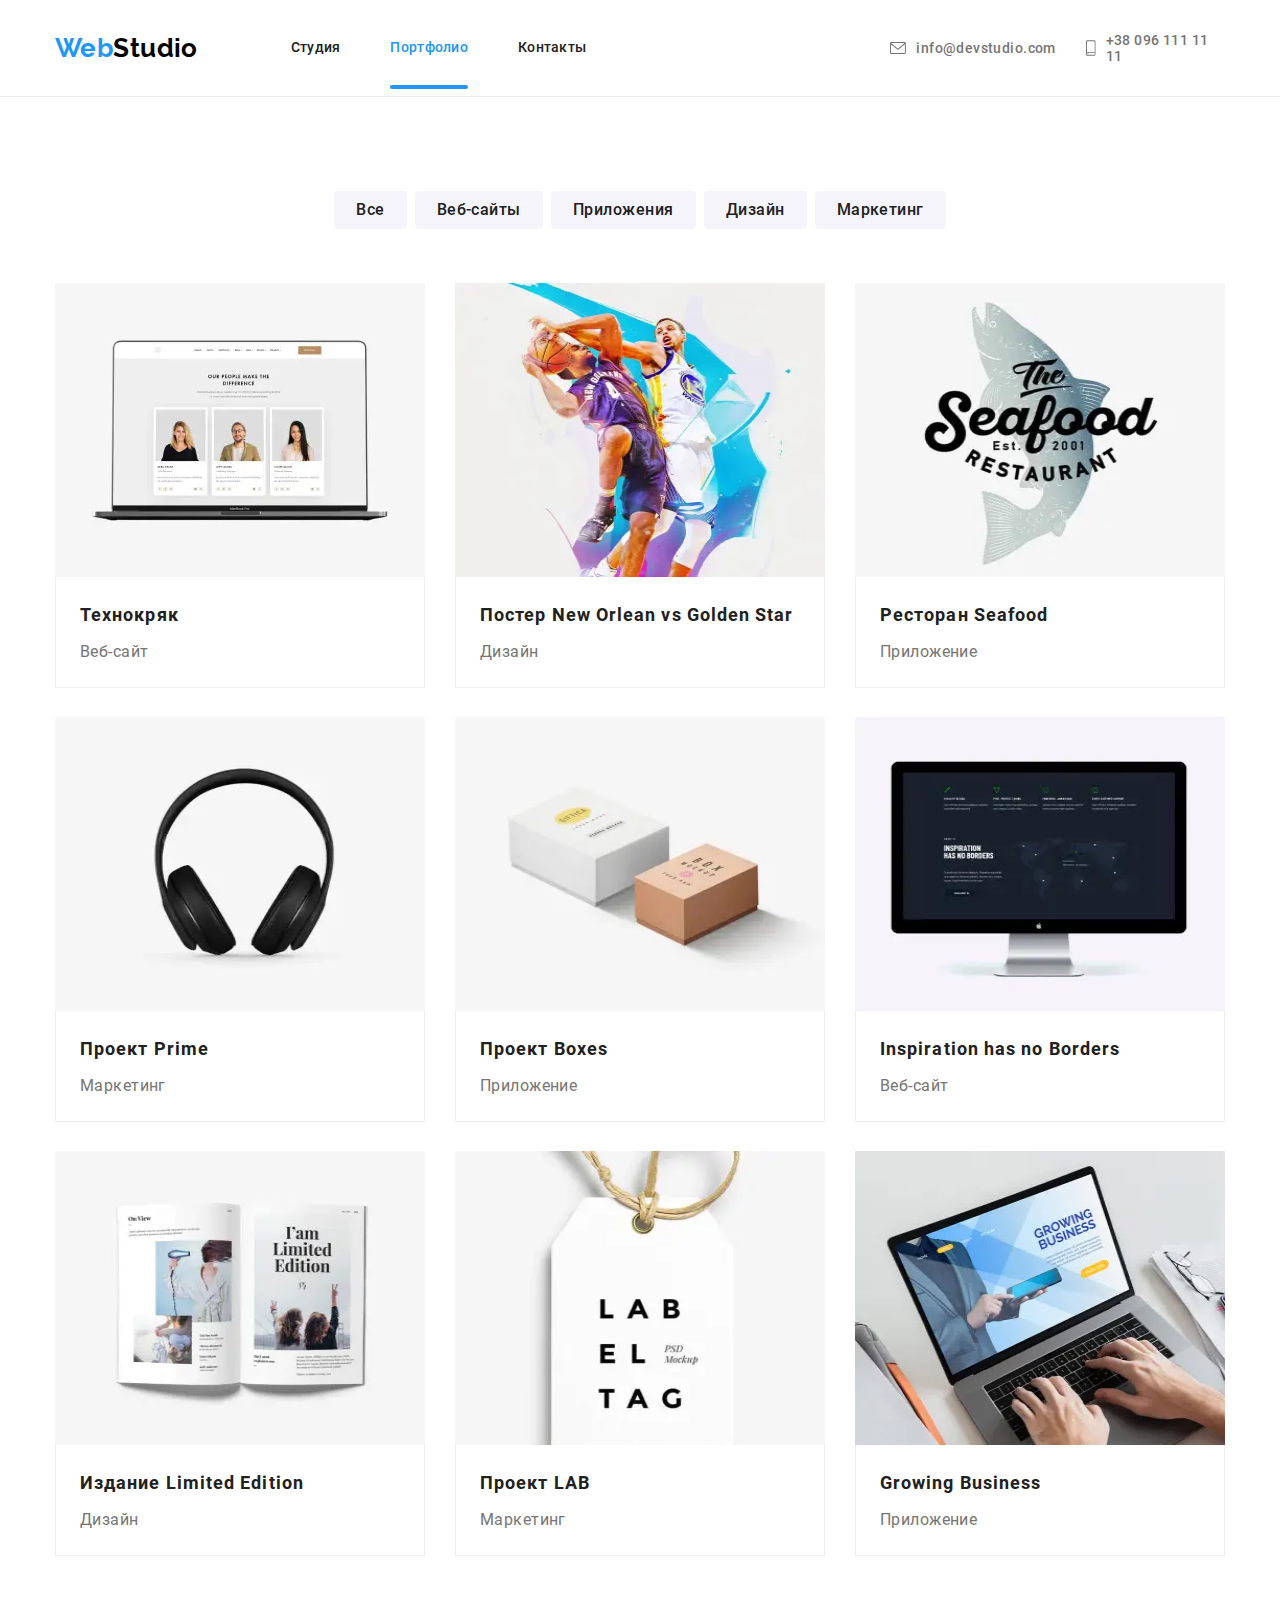
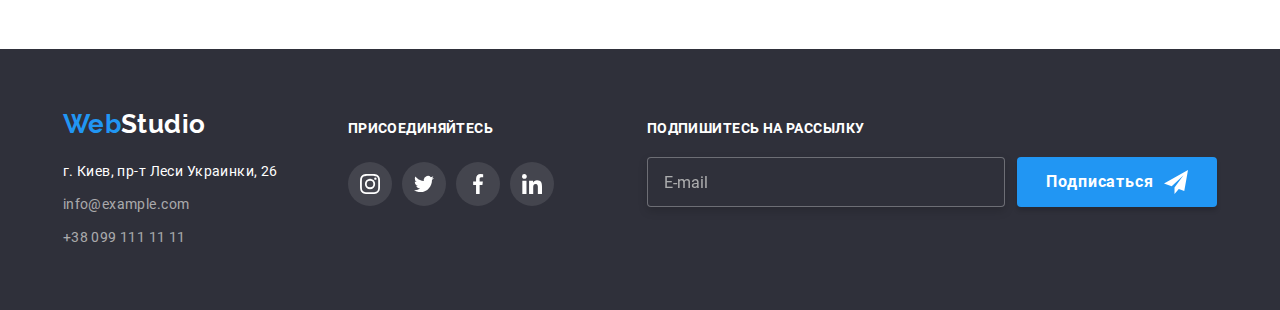
==== commit c3d9b848: "Повиправляв помилки" ====
--- a/portfolio.html
+++ b/portfolio.html
@@ -73,38 +73,36 @@
               </li>
             </ul>
           </div>
-          <div class="header__contacts-container">
-            <ul class="header__contacts list">
-              <li class="header__contacts-item">
-                <a
-                  href="mailto:info@devstudio.com"
-                  class="header__contacts-link header__contacts-link--envelope link"
+          <ul class="header__contacts list">
+            <li class="header__contacts-item">
+              <a
+                href="mailto:info@devstudio.com"
+                class="header__contacts-link header__contacts-link--envelope link"
+              >
+                <svg
+                  class="header__contacts-icon header__contacts-icon--envelope"
+                  width="16px"
+                  height="12px"
                 >
-                  <svg
-                    class="header__contacts-icon header__contacts-icon--envelope"
-                    width="16px"
-                    height="12px"
-                  >
-                    <use href="./images/icons.svg#icon-envelope"></use></svg
-                  >info@devstudio.com</a
+                  <use href="./images/icons.svg#icon-envelope"></use></svg
+                >info@devstudio.com</a
+              >
+            </li>
+            <li class="header__contacts-item">
+              <a
+                href="tel:+380961111111"
+                class="header__contacts-link header__contacts-link--smartphone link"
+              >
+                <svg
+                  class="header__contacts-icon header__contacts-icon--smartphone"
+                  width="10px"
+                  height="16px"
                 >
-              </li>
-              <li class="header__contacts-item">
-                <a
-                  href="tel:+380961111111"
-                  class="header__contacts-link header__contacts-link--smartphone link"
-                >
-                  <svg
-                    class="header__contacts-icon header__contacts-icon--smartphone"
-                    width="10px"
-                    height="16px"
-                  >
-                    <use href="./images/icons.svg#icon-smartphone"></use></svg
-                  >+38 096 111 11 11</a
-                >
-              </li>
-            </ul>
-          </div>
+                  <use href="./images/icons.svg#icon-smartphone"></use></svg
+                >+38 096 111 11 11</a
+              >
+            </li>
+          </ul>
           <div class="header-button__socials">
             <ul class="header-button__list list">
               <li class="header-button__list-item">
--- a/css/main.min.css
+++ b/css/main.min.css
@@ -1 +1 @@
-/*! modern-normalize v1.1.0 | MIT License | https://github.com/sindresorhus/modern-normalize */*,::before,::after{box-sizing:border-box}html{line-height:1.15;-webkit-text-size-adjust:100%;-moz-tab-size:4;tab-size:4}body{margin:0;font-family:system-ui,-apple-system,"Segoe UI",Roboto,Helvetica,Arial,sans-serif,"Apple Color Emoji","Segoe UI Emoji"}hr{height:0;color:inherit}abbr[title]{text-decoration:underline dotted}b,strong{font-weight:bolder}code,kbd,samp,pre{font-family:ui-monospace,SFMono-Regular,Consolas,"Liberation Mono",Menlo,monospace;font-size:1em}small{font-size:80%}sub,sup{font-size:75%;line-height:0;position:relative;vertical-align:baseline}sub{bottom:-0.25em}sup{top:-0.5em}table{text-indent:0;border-color:inherit}button,input,optgroup,select,textarea{font-family:inherit;font-size:100%;line-height:1.15;margin:0}button,select{text-transform:none}button,[type=button],[type=reset],[type=submit]{--webkit-appearance: button}::-moz-focus-inner{border-style:none;padding:0}:-moz-focusring{outline:1px dotted ButtonText}:-moz-ui-invalid{box-shadow:none}legend{padding:0}progress{vertical-align:baseline}::-webkit-inner-spin-button,::-webkit-outer-spin-button{height:auto}[type=search]{--webkit-appearance: textfield;outline-offset:-2px}::-webkit-search-decoration{--webkit-appearance: none}::-webkit-file-upload-button{--webkit-appearance: button;font:inherit}summary{display:list-item}@font-face{font-family:"Raleway";font-weight:700;font-style:normal;font-display:swap;src:url("../fonts/Raleway/Raleway-Bold.ttf") format("truetype"),url("../fonts/Raleway/Raleway-Bold.woff") format("woff"),url("../fonts/Raleway/Raleway-Bold.woff2") format("woff2")}@font-face{font-family:"Roboto";font-weight:400;font-style:normal;font-display:swap;src:url("../fonts/Roboto/Roboto-Regular.ttf") format("truetype"),url("../fonts/Roboto/roboto-regular-webfont.woff") format("woff"),url("../fonts/Roboto/roboto-regular-webfont.woff2") format("woff2")}@font-face{font-family:"Roboto";font-weight:500;font-style:normal;font-display:swap;src:url("../fonts/Roboto/Roboto-Medium.ttf") format("truetype"),url("../fonts/Roboto/roboto-medium-webfont.woff") format("woff"),url("../fonts/Roboto/roboto-medium-webfont.woff2") format("woff2")}@font-face{font-family:"Roboto";font-weight:700;font-style:normal;font-display:swap;src:url("../fonts/Roboto/Roboto-Bold.ttf") format("truetype"),url("../fonts/Roboto/roboto-bold-webfont.woff") format("woff"),url("../fonts/Roboto/roboto-bold-webfont.woff2") format("woff2")}@font-face{font-family:"Roboto";font-weight:900;font-style:normal;font-display:swap;src:url("../fonts/Roboto/Roboto-Black.ttf") format("truetype"),url("../fonts/Roboto/roboto-black-webfont.woff") format("woff"),url("../fonts/Roboto/roboto-black-webfont.woff2") format("woff2")}.functions__title{font-weight:700;font-size:36px;line-height:1.16;text-align:center;color:#212121}.footer-socials__text,.footer-form__subscription,.functions-set__text,.advantage-set__title{font-weight:700;font-size:14px;font-style:normal;line-height:1.14;text-transform:uppercase;color:#212121}.footer-list__link,.footer-list__address,.advantage-set__text{font-size:14px;font-weight:400;line-height:1.71;font-style:normal;letter-spacing:.03em}.team-overlay__identity{display:block;font-size:16px;font-weight:500;line-height:1.19;letter-spacing:.03em;text-align:center}.footer-form__button,.modal-form__button,.hero__button{font-family:"Roboto",sans-serif;padding:10px 32px;color:#fff;background-color:#2196f3;box-shadow:0px 4px 4px rgba(0,0,0,.15);border-radius:4px;font-style:normal;font-weight:700;font-size:16px;line-height:1.87;text-align:center;cursor:pointer}html{box-sizing:border-box;scroll-behavior:smooth}p,h1,h2,h3,h4,h5,ul,ol,li{padding:0;margin:0}.list{padding:0;margin:0;list-style:none}.link{display:block;padding:0;margin:0;text-decoration:none}img{display:block;padding-top:0;padding-bottom:0;margin:0;min-width:100%;max-height:auto}body{font-family:"Roboto",sans-serif;font-size:14px;font-style:normal;letter-spacing:.03em;color:#757575;background-color:#fff}body.modal-open{overflow:hidden}.container{width:100%;padding:0 15px;margin:0 auto}@media screen and (max-width: 767px){.container{max-width:480px}}@media screen and (min-width: 768px)and (max-width: 1199px){.container{max-width:768px}}@media screen and (min-width: 1200px){.container{max-width:1200px}}.hero__button{margin:0 auto;border:none;transition-property:background-color;transition-duration:250ms;transition-timing-function:var(--main-timing-function)}.hero__button:hover,.hero__button:focus{background-color:#188ce8}.modal-form__button{padding:10px 55px;margin:0 auto;transform:scaleX(1);border:1px solid #2196f3;transition-property:transform,border-color;transition-duration:250ms;transition-timing-function:cubic-bezier(0.4, 0, 0.2, 1)}.modal-form__button:hover,.modal-form__button:focus{transform:scaleX(1.02);border-color:#fff}.team-socials__icon,.clients-list__icon,.footer-socials__icon{fill:currentColor}@media screen and (min-width: 1200px){.header{display:flex;justify-content:center;align-items:center}}@media screen and (min-width: 768px)and (max-width: 1199px){.header__container{display:flex;justify-content:space-between;align-items:center}}@media screen and (min-width: 1200px){.header__container{display:flex;justify-content:center;align-items:center}}@media screen and (min-width: 768px)and (max-width: 1199px){.header__container-overlay{width:140px;height:40px}.header__contacts-container{width:inherit;height:inherit}}@media screen and (min-width: 768px)and (max-width: 1199px){.header-nav__list{display:flex;justify-content:space-between;align-items:center}}@media screen and (min-width: 1200px){.header-nav__list{display:flex;justify-content:center;align-items:center}}@media screen and (max-width: 767px){.header-button__contacts{display:flex;justify-content:flex-start;align-items:flex-start}.header-button__contacts-list{display:flex;justify-content:flex-start;align-items:flex-start;flex-direction:column}}@media screen and (min-width: 768px)and (max-width: 1199px){.header__contacts{display:inline-flex;flex-wrap:wrap}}@media screen and (min-width: 1200px){.header__contacts{display:flex;justify-content:center;align-items:center}}@media screen and (min-width: 768px){.header__contacts-link{display:flex;justify-content:center;align-items:center}}.advantage-set{display:flex;justify-content:center;align-items:center;margin:-15px}.advantage-set__item{margin:15px}@media screen and (max-width: 1199px){.advantage-set{flex-wrap:wrap}}@media screen and (min-width: 768px)and (max-width: 1199px){.advantage-set__item{flex-basis:calc((100% - 30 * 2) / 2)}}@media screen and (min-width: 1200px){.advantage-set__item{flex-basis:calc((100% - 30 * 4) / 4)}}.advantage-set__container{display:flex;justify-content:center;align-items:center}.functions-set{display:flex;justify-content:center;align-items:center;margin:-15px}.functions-set__item{flex-basis:calc((100% - 30 * 3) / 3);margin:15px}.team-list{display:flex;justify-content:center;align-items:center;margin:-15px}.team-list__item{margin:15px}@media screen and (max-width: 1199px){.team-list{flex-wrap:wrap}}@media screen and (min-width: 768px)and (max-width: 1199px){.team-list__item{flex-basis:calc((100% - 30 * 2) / 2)}}@media screen and (min-width: 1200px){.team-list__item{flex-basis:calc((100% - 30 * 4) / 4)}}.team-socials{display:flex;justify-content:center;align-items:center;margin:-5px}.team-socials__item{flex-basis:calc((100% - 10 * 4) / 4);margin:5px}.team-socials__link{display:flex;justify-content:center;align-items:center}.clients-list{display:flex;justify-content:center;align-items:center;flex-wrap:wrap;margin:-15px}.clients-list__item{margin:15px}.clients-list__link{display:flex;justify-content:center;align-items:center}@media screen and (max-width: 767px){.clients-list__item{flex-basis:calc((100% - 30 * 2) / 2)}}@media screen and (min-width: 768px)and (max-width: 1199px){.clients-list__item{flex-basis:calc((100% - 30 * 3) / 3)}}@media screen and (min-width: 1200px){.clients-list__item{flex-basis:calc((100% - 30 * 6) / 6)}}.portfolio__buttons{margin:-4px}.portfolio__buttons-item{flex-basis:calc((100% - 8 * 5) / 5);margin:4px}@media screen and (max-width: 639px){.portfolio__buttons{display:inline-flex;flex-wrap:wrap}}@media screen and (min-width: 640px)and (max-width: 1199px){.portfolio__buttons{display:flex;justify-content:center;align-items:center;flex-wrap:wrap}}@media screen and (min-width: 1200px){.portfolio__buttons{display:flex;justify-content:center;align-items:center}}.portfolio-set{flex-wrap:wrap;margin:-15px}.portfolio-set__item{margin:15px}.portfolio-set__link{display:flex;flex-direction:column;height:100%}.portfolio-set__link-wrapper{flex-grow:1}@media screen and (max-width: 767px){.portfolio-set{display:flex;justify-content:center;align-items:center}}@media screen and (min-width: 768px)and (max-width: 1199px){.portfolio-set{display:inline-flex}.portfolio-set__item{flex-basis:calc((100% - 30 * 2) / 2)}}@media screen and (min-width: 1200px){.portfolio-set{display:flex;justify-content:center;align-items:center}.portfolio-set__item{flex-basis:calc((100% - 30 * 3) / 3)}}@media screen and (max-width: 767px){.footer__container{display:flex;justify-content:center;align-items:center;flex-direction:column}.footer__container-overlay{display:flex;justify-content:center;align-items:center;flex-direction:column;margin-bottom:60px}}@media screen and (min-width: 768px)and (max-width: 1199px){.footer__container{display:flex;justify-content:center;align-items:baseline;flex-wrap:wrap}.footer__container-overlay{display:flex;justify-content:center;align-items:center;flex-direction:column}}@media screen and (min-width: 1200px){.footer__container{display:flex;justify-content:center;align-items:baseline}}@media screen and (max-width: 1199px){.footer__address{display:flex;justify-content:center;align-items:center;flex-direction:column}.footer-list{display:flex;justify-content:center;align-items:center;flex-direction:column}}@media screen and (max-width: 767px){.footer-socials__overlay{display:flex;justify-content:center;align-items:center;flex-direction:column;margin-bottom:60px}}@media screen and (min-width: 768px)and (max-width: 1199px){.footer-socials__overlay{display:flex;justify-content:center;align-items:center;flex-direction:column;margin-left:165px}}@media screen and (min-width: 1200px){.footer-socials__overlay{margin-left:70px}}.footer-socials-list{display:flex;justify-content:center;align-items:center;margin:-5px}.footer-socials-list__item{flex-basis:calc((100% - 10 * 4) / 4);margin:5px}.footer-socials-list__link{display:flex;justify-content:center;align-items:center}.footer-form{display:flex;justify-content:center;align-items:center}@media screen and (max-width: 1199px){.footer-form{display:flex;justify-content:center;align-items:center;flex-direction:column}.footer-form__overlay{display:flex;justify-content:center;align-items:center;flex-direction:column;margin-bottom:20px}.footer-form__input{display:flex;justify-content:center;align-items:center}}@media screen and (min-width: 768px)and (max-width: 1199px){.footer-form{margin-top:60px}}@media screen and (min-width: 1200px){.footer-form__button{display:flex;justify-content:center;align-items:center;align-self:flex-end}}.footer-form__overlay{display:flex;flex-direction:column}.modal-form__checkbox{display:flex;justify-content:center;align-items:center}.header{width:100%;border-bottom:1px solid #ececec}.header__logo{padding:0;margin:0}.header__logo--dark{color:#000}@media screen and (max-width: 767px){.header-nav{display:none}}@media screen and (min-width: 768px){.header-nav{margin-left:88px}}@media screen and (min-width: 1200px){.header-nav{margin-left:93px}}@media screen and (min-width: 768px){.header-nav__list-item:not(:last-child){margin-right:50px}}.header-nav__list-link{color:#212121}@media screen and (min-width: 768px){.header-nav__list-link{padding-top:32px;padding-bottom:32px;font-weight:500;font-size:14px;font-style:normal;line-height:1.14;letter-spacing:.02em}}.header-nav__list-link:hover,.header-nav__list-link:focus{color:#2196f3}.header-nav__list-link,.header__contacts-link{transition-property:color;transition-duration:250ms;transition-timing-function:var(--main-timing-function)}@media screen and (min-width: 768px)and (max-width: 1199px){.header__container-overlay{margin-left:88px}}@media screen and (min-width: 1200px){.header__container-overlay{margin-left:304px}}@media screen and (min-width: 768px)and (max-width: 1199px){.header__contacts-item:first-child{padding:0;margin-bottom:10px}}@media screen and (min-width: 1200px){.header__contacts-item:first-child{margin-right:30px}}@media screen and (max-width: 767px){.header__contacts-icon{display:none}}@media screen and (min-width: 768px){.header__contacts-icon{fill:currentColor;margin-right:10px}.header__contacts-icon--envelope{width:14px;height:10px}.header__contacts-icon--smartphone{width:10px;height:14px}}@media screen and (min-width: 1200px){.header__contacts-icon--envelope{width:16px;height:12px}.header__contacts-icon--smartphone{width:10px;height:16px}}.header__contacts-link{color:#757575}.header__contacts-link:hover,.header__contacts-link:focus{color:#2196f3}@media screen and (min-width: 768px)and (max-width: 1199px){.header__contacts-link{font-size:12px;line-height:1.16}}@media screen and (min-width: 1200px){.header__contacts-link{padding-top:32px;padding-bottom:32px;font-size:14px;font-weight:500}}@media screen and (max-width: 767px){.header__contacts-link--envelope{font-style:normal;font-weight:500;font-size:24px;line-height:1.16;letter-spacing:.02em}.header__contacts-link--smartphone{font-style:normal;font-weight:500;font-size:34px;line-height:1.17;letter-spacing:.02em}}@media screen and (min-width: 768px){.header-nav__list-link--current{position:relative;color:#2196f3}.header-nav__list-link--current::after{content:"";position:absolute;left:0;bottom:-1px;width:100%;height:4px;background-color:#2196f3;border-radius:2px;animation-name:ChangeScaleX;animation-duration:250ms;animation-timing-function:cubic-bezier(0.4, 0, 0.2, 1)}}@keyframes ChangeScaleX{0%{transform:scaleX(0)}100%{transform:scaleX(1)}}.logo{font-family:"Raleway";font-weight:700;text-decoration:none;color:#2196f3}@media screen and (max-width: 767px){.logo{padding-top:16px;padding-bottom:16px}}@media screen and (max-width: 1199px){.logo{font-size:24px;line-height:1.16}}@media screen and (min-width: 1200px){.logo{font-size:26px;line-height:1.2}}.advantage{display:flex;justify-content:center;align-items:center}@media screen and (max-width: 1199px){.advantage{padding-top:60px;padding-bottom:60px}}@media screen and (min-width: 1200px){.advantage{padding-top:94px;padding-bottom:47px}}@media screen and (max-width: 767px){.advantage-set__item{max-width:450px;width:100%;height:226px}}@media screen and (min-width: 768px)and (max-width: 1199px){.advantage-set__item{max-width:354px;width:100%;height:251px}}@media screen and (min-width: 1200px){.advantage-set__item{max-width:270px;width:100%;height:251px}}.advantage-set__container{margin-bottom:30px;padding:0px;background-color:#f5f4fa}.advantage-set__title{margin-bottom:10px;margin-top:0}@media screen and (max-width: 767px){.advantage-set__title{text-align:center}.advantage-set__container{max-width:450px;width:100%;height:120px}}@media screen and (min-width: 768px)and (max-width: 1199px){.advantage-set__container{max-width:354px;width:100%;height:120px}}@media screen and (min-width: 1200px){.advantage-set__container{max-width:270px;width:100%;height:120px}}.functions{padding-top:47px;padding-bottom:94px}@media screen and (max-width: 1199px){.functions{display:none}}.functions__title{margin-bottom:50px}.functions-set__thumb{position:relative}.functions-set__text{position:absolute;width:100%;left:0;bottom:0;padding-top:27px;padding-bottom:27px;color:#fff;background-color:rgba(47,48,58,.8);text-align:center}.team{background-color:#f5f4fa}@media screen and (max-width: 1199px){.team{padding-top:60px;padding-bottom:60px}.team__title{font-weight:700;font-size:28px;line-height:1.17;text-align:center;color:#212121}.team-list{margin-top:30px}}@media screen and (min-width: 1200px){.team{padding-top:94px;padding-bottom:94px}.team__title{font-weight:700;font-size:36px;line-height:1.16;text-align:center;color:#212121}.team-list{margin-top:50px}.team-list__item{max-width:270px;width:100%}.team-list__photo{max-width:270px;width:100%}}@media screen and (max-width: 767px){.team-list__item{max-width:450px;width:100%}.team-list__photo{max-width:450px;width:100%}}@media screen and (min-width: 768px)and (max-width: 1199px){.team-list__item{max-width:354px;width:100%}.team-list__photo{max-width:354px;width:100%}}.team-list__item{text-align:center;background-color:#fff;box-shadow:0px 1px 3px rgba(0,0,0,.12),0px 1px 1px rgba(0,0,0,.14),0px 2px 1px rgba(0,0,0,.2);border-radius:0px 0px 4px 4px}.team-overlay__identity{color:#212121;margin-bottom:10px}.team-overlay__desc{font-weight:400;color:#757575;font-size:16px;line-height:1.19}@media screen and (max-width: 1199px){.team-overlay{padding-top:30px;padding-bottom:24px}}@media screen and (min-width: 1200px){.team-overlay{padding-top:30px;padding-bottom:30px}}.team-socials{margin-top:16px}.team-socials__link{color:#afb1b8;background-color:#fff;width:44px;height:44px;border-radius:50%;transition-property:color,background-color;transition-duration:250ms;transition-timing-function:cubic-bezier(0.4, 0, 0.2, 1)}.team-socials__link:hover,.team-socials__link:focus{color:#fff;background-color:#2196f3}.clients__title{font-weight:700;text-align:center;color:#212121}@media screen and (max-width: 1199px){.clients{padding-top:60px;padding-bottom:60px}.clients__title{font-size:28px;line-height:1.17}.clients-list{margin-top:30px}}@media screen and (min-width: 1200px){.clients{padding-top:94px;padding-bottom:94px}.clients__title{font-size:36px;line-height:1.16}.clients-list{margin-top:50px}}.clients-list__link{color:#afb1b8;border:1px solid #afb1b8;border-radius:4px;height:92px;transition-property:color,border-color;transition-duration:250ms;transition-timing-function:cubic-bezier(0.4, 0, 0.2, 1)}.clients-list__link:hover,.clients-list__link:focus{color:#2196f3;border-color:#2196f3}@media screen and (max-width: 767px){.clients-list__link{width:210px}}@media screen and (min-width: 768px)and (max-width: 1199px){.clients-list__link{width:226px}}@media screen and (min-width: 1200px){.clients-list__link{width:170px}}@media screen and (max-width: 1199px){.portfolio{padding-top:60px;padding-bottom:60px}.portfolio__buttons{margin-bottom:30px}}@media screen and (min-width: 1200px){.portfolio{padding-top:94px;padding-bottom:94px}.portfolio__buttons{margin-bottom:50px}}.portfolio__buttons-btn{display:block;padding:6px 22px;color:#212121;background-color:#f5f4fa;font-weight:500;font-size:16px;font-style:normal;text-align:center;cursor:pointer;line-height:1.62;letter-spacing:.03em;border-radius:4px;border:rgba(0,0,0,0);transition-property:color,background-color,box-shadow;transition-duration:250ms;transition-timing-function:cubic-bezier(0.4, 0, 0.2, 1)}.portfolio__buttons-btn:hover,.portfolio__buttons-btn:focus{color:#fff;background-color:#2196f3;box-shadow:0px 3px 1px rgba(0,0,0,.1),0px 1px 2px rgba(0,0,0,.08),0px 2px 2px rgba(0,0,0,.12)}.portfolio-set__link{background-color:#fff;transition-property:box-shadow;transition-duration:250ms;transition-timing-function:cubic-bezier(0.4, 0, 0.2, 1)}.portfolio-set__link:hover,.portfolio-set__link:focus{box-shadow:0px 1px 1px rgba(0,0,0,.12),0px 4px 4px rgba(0,0,0,.06),1px 4px 6px rgba(0,0,0,.16)}.portfolio-set__link-photo{max-height:294px;height:100%}@media screen and (max-width: 767px){.portfolio-set__item{max-width:450px;width:100%;max-height:404px;height:100%}.portfolio-set__link-photo{max-width:450px;width:100%}}@media screen and (min-width: 768px)and (max-width: 1199px){.portfolio-set__item{max-width:354px;width:100%;max-height:440px;height:100%}.portfolio-set__link-photo{max-width:354px;width:100%}}@media screen and (min-width: 1200px){.portfolio-set__item{max-width:370px;width:100%;max-height:404px;height:100%}.portfolio-set__link-photo{max-width:370px;width:100%}}.portfolio-set__link-thumb{position:relative;overflow:hidden}.portfolio-set__link-thumb-desc{position:absolute;top:0;left:0;padding-right:24px;padding-left:24px;width:100%;height:100%;transform:translateY(100%);font-size:18px;line-height:1.55;color:#fff;background-color:rgba(33,150,243,.9);transition-property:transform;transition-duration:250ms;transition-timing-function:cubic-bezier(0.4, 0, 0.2, 1)}@media screen and (max-width: 767px){.portfolio-set__link-thumb-desc{padding-top:77px;padding-bottom:77px}}@media screen and (min-width: 768px)and (max-width: 1199px){.portfolio-set__link-thumb-desc{padding-top:49px;padding-bottom:49px}}@media screen and (min-width: 1200px){.portfolio-set__link-thumb-desc{padding-top:63px;padding-bottom:63px}}.portfolio-set__link-wrapper{border-left:1px solid #eee;border-bottom:1px solid #eee;border-right:1px solid #eee;padding-top:20px;padding-left:24px;padding-bottom:20px}.portfolio-set__link-wrapper-title{margin-bottom:4px;color:#212121;font-size:18px;line-height:2;letter-spacing:.06em}.portfolio-set__link-wrapper-text{font-size:16px;font-weight:400;color:#757575;line-height:1.87}.portfolio-set__link:hover .portfolio-set__link-thumb-desc,.portfolio-set__link:focus .portfolio-set__link-thumb-desc{transform:translateY(0)}.footer{padding-top:60px;padding-bottom:60px;background-color:#2f303a}.footer-socials__text,.footer-form__subscription{color:#fff}.footer__logo{margin-bottom:20px}.footer__logo{padding-top:0;padding-bottom:0}.footer__logo--white{padding-top:0;padding-bottom:0;color:#fff;transition-property:color;transition-duration:250ms;transition-timing-function:cubic-bezier(0.4, 0, 0.2, 1)}.footer__logo--white:hover,.footer__logo--white:focus{color:#2196f3}@media screen and (max-width: 1199px){.footer__logo{font-size:24px;line-height:1.16px}}.footer-list__item:not(:first-child){margin-top:9px}.footer-list__address{letter-spacing:.03em;color:#fff;transition-property:color;transition-duration:250ms;transition-timing-function:cubic-bezier(0.4, 0, 0.2, 1)}.footer-list__address:hover,.footer-list__address:focus{color:#2196f3}.footer-list__link{color:rgba(255,255,250,.6);transition-property:color;transition-duration:250ms;transition-timing-function:cubic-bezier(0.4, 0, 0.2, 1)}.footer-list__link:hover,.footer-list__link:focus{color:#2196f3}.footer-socials-list{margin-top:20px}.footer-socials-list__link{width:44px;height:44px;color:#fff;background-color:rgba(255,255,255,.1);border-radius:50%;transition-property:background-color;transition-duration:250ms;transition-timing-function:cubic-bezier(0.4, 0, 0.2, 1)}.footer-socials-list__link:hover,.footer-socials-list__link:focus{background-color:#2196f3}@media screen and (min-width: 480px)and (max-width: 1199px){.footer-form__overlay{min-width:450px;width:100%}.footer-form__input{width:inherit}}@media screen and (min-width: 1200px){.footer-form{margin-left:93px}.footer-form__overlay{min-width:358px}.footer-form__button{margin-left:12px}}.footer-form__label{display:block;margin-bottom:20px}.footer-form__input{padding:15px 16px;height:50px;font-size:16px;line-height:1.25;color:#fff;background-color:#2f303a;border:1px solid rgba(255,255,255,.3);border-radius:4px;outline:none;filter:drop-shadow(0px 4px 4px rgba(0, 0, 0, 0.15))}.footer-form__input::placeholder{color:rgba(255,255,250,.6);font-size:16px;line-height:1.25}.footer-form__button{transform:scale(1);padding:10px 29px;letter-spacing:.06em;border:none;transition-property:transform;transition-duration:250ms;transition-timing-function:cubic-bezier(0.4, 0, 0.2, 1)}.footer-form__button:hover,.footer-form__button:focus{transform:scale(1.02)}.footer-form__icon{margin-left:10px}.hero__container{text-align:center;margin:0 auto;background-size:cover;background-repeat:no-repeat}@media screen and (max-width: 1199px){.hero__container{padding-top:118px;padding-bottom:118px}}@media screen and (min-width: 1200px){.hero__container{padding-top:200px;padding-bottom:200px}}@media screen and (max-width: 480px){.hero__container{background-image:linear-gradient(to right, rgba(47, 48, 58, 0.4), rgba(47, 48, 58, 0.4)),url("../mainphotos/background/mobile/header-480.jpg")}}@media screen and (max-width: 480px)and (min-device-pixel-ratio: 2),screen and (max-width: 480px)and (-webkit-min-device-pixel-ratio: 2),screen and (max-width: 480px)and (-o-min-device-pixel-ratio: 2),screen and (max-width: 480px)and (min-resolution: 192dpi),screen and (max-width: 480px)and (min-resolution: 2dppx){.hero__container{background-image:linear-gradient(to right, rgba(47, 48, 58, 0.4), rgba(47, 48, 58, 0.4)),url("../mainphotos/background/mobile/header-960.jpg")}}@media screen and (max-width: 480px)and (min-device-pixel-ratio: 3),screen and (max-width: 480px)and (-webkit-min-device-pixel-ratio: 3),screen and (max-width: 480px)and (-o-min-device-pixel-ratio: 3),screen and (max-width: 480px)and (min-resolution: 288dpi),screen and (max-width: 480px)and (min-resolution: 3dppx){.hero__container{background-image:linear-gradient(to right, rgba(47, 48, 58, 0.4), rgba(47, 48, 58, 0.4)),url("../mainphotos/background/mobile/header-1440.jpg")}}@media screen and (min-width: 481px)and (max-width: 768px){.hero__container{background-image:linear-gradient(to right, rgba(47, 48, 58, 0.4), rgba(47, 48, 58, 0.4)),url("../mainphotos/background/tablet/header-768.jpg")}}@media screen and (min-width: 481px)and (max-width: 768px)and (min-device-pixel-ratio: 2),screen and (min-width: 481px)and (max-width: 768px)and (-webkit-min-device-pixel-ratio: 2),screen and (min-width: 481px)and (max-width: 768px)and (-o-min-device-pixel-ratio: 2),screen and (min-width: 481px)and (max-width: 768px)and (min-resolution: 192dpi),screen and (min-width: 481px)and (max-width: 768px)and (min-resolution: 2dppx){.hero__container{background-image:linear-gradient(to right, rgba(47, 48, 58, 0.4), rgba(47, 48, 58, 0.4)),url("../mainphotos/background/tablet/header-1536.jpg")}}@media screen and (min-width: 481px)and (max-width: 768px)and (min-device-pixel-ratio: 3),screen and (min-width: 481px)and (max-width: 768px)and (-webkit-min-device-pixel-ratio: 3),screen and (min-width: 481px)and (max-width: 768px)and (-o-min-device-pixel-ratio: 3),screen and (min-width: 481px)and (max-width: 768px)and (min-resolution: 288dpi),screen and (min-width: 481px)and (max-width: 768px)and (min-resolution: 3dppx){.hero__container{background-image:linear-gradient(to right, rgba(47, 48, 58, 0.4), rgba(47, 48, 58, 0.4)),url("../mainphotos/background/tablet/header-2304.jpg")}}@media screen and (min-width: 769px){.hero__container{max-width:1600px;background-image:linear-gradient(to right, rgba(47, 48, 58, 0.4), rgba(47, 48, 58, 0.4)),url("../mainphotos/background/desktop/header-1600.jpg")}}@media screen and (min-width: 769px)and (min-device-pixel-ratio: 2),screen and (min-width: 769px)and (-webkit-min-device-pixel-ratio: 2),screen and (min-width: 769px)and (-o-min-device-pixel-ratio: 2),screen and (min-width: 769px)and (min-resolution: 192dpi),screen and (min-width: 769px)and (min-resolution: 2dppx){.hero__container{background-image:linear-gradient(to right, rgba(47, 48, 58, 0.4), rgba(47, 48, 58, 0.4)),url("../mainphotos/background/desktop/header-3200.jpg")}}@media screen and (min-width: 769px)and (min-device-pixel-ratio: 3),screen and (min-width: 769px)and (-webkit-min-device-pixel-ratio: 3),screen and (min-width: 769px)and (-o-min-device-pixel-ratio: 3),screen and (min-width: 769px)and (min-resolution: 288dpi),screen and (min-width: 769px)and (min-resolution: 3dppx){.hero__container{background-image:linear-gradient(to right, rgba(47, 48, 58, 0.4), rgba(47, 48, 58, 0.4)),url("../mainphotos/background/desktop/header-4800.jpg")}}.hero__title{display:block;margin:0 auto;color:#fff;font-weight:900;letter-spacing:.06em;text-transform:uppercase;text-align:center;margin-top:0px;margin-bottom:30px}@media screen and (max-width: 767px){.hero__title{max-width:360px}}@media screen and (min-width: 768px){.hero__title{max-width:695px}}@media screen and (min-width: 1200px){.hero__title{font-size:44px;line-height:1.36}}@media screen and (max-width: 1199px){.hero__title{font-size:26px;line-height:1.61;max-width:360px}}.backdrop{position:fixed;top:0;left:0;overflow-y:scroll;width:100%;height:100%;background-color:rgba(0,0,0,.2);transition-property:opacity,visibility;transition-duration:250ms;transition-timing-function:cubic-bezier(0.4, 0, 0.2, 1)}.backdrop.is-hidden{opacity:0;visibility:hidden;pointer-events:none}.backdrop.is-hidden .modal{transform:translate(-50%, -50%) scale(0.5)}.modal{position:absolute;padding:40px;top:50%;left:50%;transform:translate(-50%, -50%) scale(1);background-color:#fff;box-shadow:0px 1px 3px rgba(0,0,0,.12),0px 1px 1px rgba(0,0,0,.14),0px 2px 1px rgba(0,0,0,.2);border-radius:4px;transition-property:transform;transition-duration:250ms;transition-timing-function:cubic-bezier(0.4, 0, 0.2, 1)}@media screen and (max-width: 1199px){.modal{max-width:450px;width:100%;max-height:609px;height:100%}}@media screen and (min-width: 1200px){.modal{max-width:528px;width:100%;max-height:581px;height:100%}}.modal__close-btn{position:absolute;top:8px;right:8px;display:inline-flex;justify-content:center;align-items:center;padding:6px;margin:0;border:1px solid rgba(0,0,0,.1);border-radius:50%;color:#000;background-color:#fff;cursor:pointer;transition-property:color;transition-duration:250ms;transition-timing-function:cubic-bezier(0.4, 0, 0.2, 1)}.modal__close-btn:hover,.modal__close-btn:focus{color:#2196f3}.modal__close-icon{fill:currentColor}.modal__heading{font-size:20px;font-weight:700;color:#212121;text-align:center;margin-bottom:12px}@media screen and (max-width: 1199px){.modal__heading{line-height:1.5}}@media screen and (min-width: 1200px){.modal__heading{line-height:1.15}}.modal-form__overlay{margin-bottom:30px}.modal-form__field{width:100%;margin-bottom:10px}.modal-form__wrapper{position:relative;width:inherit}.modal-form__label,.modal-form__textarea-label{display:block;font-size:12px;font-weight:400;line-height:1.16;letter-spacing:.01em;color:#757575;margin-bottom:4px}.modal-form__input:focus~.modal-form__icon{fill:#2196f3}.modal-form__input{width:inherit;height:40px;padding:11px 12px 11px 42px;margin:0;font-size:16px;font-weight:400;line-height:1.18;letter-spacing:.03em;border:1px solid rgba(33,33,33,.2);border-radius:4px;cursor:pointer;outline:none;transition-property:border-color;transition-duration:250ms;transition-timing-function:cubic-bezier(0.4, 0, 0.2, 1)}.modal-form__input:hover,.modal-form__input:focus{border-color:#2196f3}.modal-form__icon{position:absolute;display:inline-block;top:50%;left:12px;transform:translateY(-50%);transition-property:fill;transition-duration:250ms;transition-timing-function:cubic-bezier(0.4, 0, 0.2, 1)}.modal-form__textarea{display:flex;flex-direction:column;margin-bottom:20px}.modal-form__textarea-input{padding:12px 14px;border:1px solid rgba(33,33,33,.2);border-radius:4px;outline:none;resize:none}.modal-form__textarea-input::placeholder{font-size:14px;font-weight:400;line-height:1.14;letter-spacing:.01em;color:rgba(117,117,117,.5)}.modal-form__checkbox-input{position:absolute;-webkit-appearance:none;-moz-appearance:none;appearance:none}.modal-form__checkbox-link{color:#2196f3;text-indent:5px}.modal-form__label-checkbox{position:relative;display:inline-flex;align-items:center;font-weight:400}@media screen and (max-width: 1199px){.modal-form__label-checkbox{font-size:11.5px;line-height:1.16}}@media screen and (min-width: 1200px){.modal-form__label-checkbox{font-size:14px;line-height:1.71}}.modal-form__label-checkbox::before{content:"";display:inline-block;margin-right:8.4px;width:16px;height:16px;border:2px solid #212121;border-radius:2px;cursor:pointer;background-size:contain;background-position:center;background-repeat:no-repeat;transition-property:background-color,border-color;transition-duration:250ms;transition-timing-function:cubic-bezier(0.4, 0, 0.2, 1)}.modal-form__checkbox-agreement{position:absolute;display:none;top:3px;left:0;transition-property:display;transition-duration:250ms;transition-timing-function:cubic-bezier(0.4, 0, 0.2, 1)}.modal-form__checkbox-input:checked+.modal-form__label-checkbox .modal-form__checkbox-agreement{display:block;cursor:pointer}.modal-form__checkbox-input:checked+.modal-form__label-checkbox::before{background-color:#2196f3;border-color:#2196f3}@media screen and (min-width: 768px){.header-button,.header-button__contacts,.header-button__socials{display:none}}@media screen and (max-width: 767px){.header{position:relative}.header__container{display:flex;justify-content:space-between;align-items:center;max-height:60px;height:100%}}@media screen and (max-width: 767px){.header__container-overlay{position:absolute;left:0;bottom:-736px;z-index:1;transform:translateY(calc(-100% - 5px));padding:48px 40px;width:100%;height:796px;background-color:#fff;box-shadow:0px 4px 8px rgba(0,0,0,.04),0px 2px 4px rgba(0,0,0,.08),0px 1px 3px rgba(0,0,0,.16);transition-property:transform;transition-duration:250ms;transition-timing-function:var(--main-timing-function)}.header__container-overlay.is-open{transform:translateY(0)}}@media screen and (max-width: 767px){.header-button{z-index:2;display:inline-flex;padding:0;margin:0;border:none;background-color:rgba(0,0,0,0)}}@media screen and (max-width: 767px){.header-button .header-button__icon--close{display:none}.header-button.is-open .header-button__icon--close{display:block}.header-button.is-open .header-button__icon--open{display:none}}@media screen and (max-width: 767px){.header-button{color:#212121;transition-property:color;transition-duration:250ms;transition-timing-function:var(--main-timing-function)}.header-button__icon{fill:currentColor}.header-button:hover,.header-button:focus{color:#2196f3}}@media screen and (max-width: 767px){.header-nav{display:none}}@media screen and (max-width: 767px){.header-button__contacts{margin-bottom:302px}.header-button__contacts-item:not(:last-child){margin-bottom:32px}}@media screen and (min-width: 768px){.header-button__contacts{display:none}}@media screen and (max-width: 767px){.header-button__contacts-link{color:#212121;font-style:normal;font-weight:500;font-size:40px;line-height:1.17;letter-spacing:.02em;transition-property:color;transition-duration:250ms;transition-timing-function:var(--main-timing-function)}.header-button__contacts-link:hover,.header-button__contacts-link:focus{color:#2196f3}.header-button__contacts-link--current{color:#2196f3;animation-name:ChangeScaleX;animation-duration:250ms;animation-timing-function:cubic-bezier(0.4, 0, 0.2, 1)}}@media screen and (max-width: 767px){.header-button__contacts-link{font-style:normal;font-weight:500;font-size:40px;line-height:1.17;letter-spacing:.02em}}@media screen and (max-width: 767px){.header__contacts{display:inline-flex;flex-direction:column-reverse;margin-bottom:64px}.header__contacts-item:last-child{margin-bottom:32px}.header__contacts .header__contacts-link--smartphone{color:#2196f3}}@media screen and (max-width: 767px){.header-button__list{display:inline-flex;flex-wrap:wrap;margin:0}.header-button__list-item:not(:last-child){border-right:1px solid rgba(33,33,33,.2)}.header-button__list-link{font-style:normal;font-weight:500;font-size:18px;line-height:1.22;letter-spacing:.02em;color:#2196f3;cursor:pointer}}@media screen and (max-width: 767px){.header-button__list-link--instagram,.header-button__list-link--twitter,.header-button__list-link--facebook{padding-right:10px}.header-button__list-link--twitter,.header-button__list-link--facebook,.header-button__list-link--linkedin{padding-left:10px}}/*# sourceMappingURL=main.min.css.map */+/*! modern-normalize v1.1.0 | MIT License | https://github.com/sindresorhus/modern-normalize */*,::before,::after{box-sizing:border-box}html{line-height:1.15;-webkit-text-size-adjust:100%;-moz-tab-size:4;tab-size:4}body{margin:0;font-family:system-ui,-apple-system,"Segoe UI",Roboto,Helvetica,Arial,sans-serif,"Apple Color Emoji","Segoe UI Emoji"}hr{height:0;color:inherit}abbr[title]{text-decoration:underline dotted}b,strong{font-weight:bolder}code,kbd,samp,pre{font-family:ui-monospace,SFMono-Regular,Consolas,"Liberation Mono",Menlo,monospace;font-size:1em}small{font-size:80%}sub,sup{font-size:75%;line-height:0;position:relative;vertical-align:baseline}sub{bottom:-0.25em}sup{top:-0.5em}table{text-indent:0;border-color:inherit}button,input,optgroup,select,textarea{font-family:inherit;font-size:100%;line-height:1.15;margin:0}button,select{text-transform:none}button,[type=button],[type=reset],[type=submit]{--webkit-appearance: button}::-moz-focus-inner{border-style:none;padding:0}:-moz-focusring{outline:1px dotted ButtonText}:-moz-ui-invalid{box-shadow:none}legend{padding:0}progress{vertical-align:baseline}::-webkit-inner-spin-button,::-webkit-outer-spin-button{height:auto}[type=search]{--webkit-appearance: textfield;outline-offset:-2px}::-webkit-search-decoration{--webkit-appearance: none}::-webkit-file-upload-button{--webkit-appearance: button;font:inherit}summary{display:list-item}@font-face{font-family:"Raleway";font-weight:700;font-style:normal;font-display:swap;src:url("../fonts/Raleway/Raleway-Bold.ttf") format("truetype"),url("../fonts/Raleway/Raleway-Bold.woff") format("woff"),url("../fonts/Raleway/Raleway-Bold.woff2") format("woff2")}@font-face{font-family:"Roboto";font-weight:400;font-style:normal;font-display:swap;src:url("../fonts/Roboto/Roboto-Regular.ttf") format("truetype"),url("../fonts/Roboto/roboto-regular-webfont.woff") format("woff"),url("../fonts/Roboto/roboto-regular-webfont.woff2") format("woff2")}@font-face{font-family:"Roboto";font-weight:500;font-style:normal;font-display:swap;src:url("../fonts/Roboto/Roboto-Medium.ttf") format("truetype"),url("../fonts/Roboto/roboto-medium-webfont.woff") format("woff"),url("../fonts/Roboto/roboto-medium-webfont.woff2") format("woff2")}@font-face{font-family:"Roboto";font-weight:700;font-style:normal;font-display:swap;src:url("../fonts/Roboto/Roboto-Bold.ttf") format("truetype"),url("../fonts/Roboto/roboto-bold-webfont.woff") format("woff"),url("../fonts/Roboto/roboto-bold-webfont.woff2") format("woff2")}@font-face{font-family:"Roboto";font-weight:900;font-style:normal;font-display:swap;src:url("../fonts/Roboto/Roboto-Black.ttf") format("truetype"),url("../fonts/Roboto/roboto-black-webfont.woff") format("woff"),url("../fonts/Roboto/roboto-black-webfont.woff2") format("woff2")}.functions__title{font-weight:700;font-size:36px;line-height:1.16;text-align:center;color:#212121}.footer-socials__text,.footer-form__subscription,.functions-set__text,.advantage-set__title{font-weight:700;font-size:14px;font-style:normal;line-height:1.14;text-transform:uppercase;color:#212121}.footer-list__link,.footer-list__address,.advantage-set__text{font-size:14px;font-weight:400;line-height:1.71;font-style:normal;letter-spacing:.03em}.team-overlay__identity{display:block;font-size:16px;font-weight:500;line-height:1.19;letter-spacing:.03em;text-align:center}.footer-form__button,.modal-form__button,.hero__button{font-family:"Roboto",sans-serif;padding:10px 32px;color:#fff;background-color:#2196f3;box-shadow:0px 4px 4px rgba(0,0,0,.15);border-radius:4px;font-style:normal;font-weight:700;font-size:16px;line-height:1.87;text-align:center;cursor:pointer}html{box-sizing:border-box;scroll-behavior:smooth}p,h1,h2,h3,h4,h5,ul,ol,li{padding:0;margin:0}.list{padding:0;margin:0;list-style:none}.link{display:block;padding:0;margin:0;text-decoration:none}img{display:block;padding-top:0;padding-bottom:0;margin:0;min-width:100%;max-height:auto}body{font-family:"Roboto",sans-serif;font-size:14px;font-style:normal;letter-spacing:.03em;color:#757575;background-color:#fff}body.modal-open{overflow:hidden}.container{width:100%;padding:0 15px;margin:0 auto}@media screen and (max-width: 767px){.container{max-width:480px}}@media screen and (min-width: 768px)and (max-width: 1199px){.container{max-width:768px}}@media screen and (min-width: 1200px){.container{max-width:1200px}}.hero__button{margin:0 auto;border:none;transition-property:background-color;transition-duration:250ms;transition-timing-function:var(--main-timing-function)}.hero__button:hover,.hero__button:focus{background-color:#188ce8}.modal-form__button{display:block;padding:10px 55px;margin:0 auto;transform:scaleX(1);border:1px solid #2196f3;transition-property:transform,border-color;transition-duration:250ms;transition-timing-function:cubic-bezier(0.4, 0, 0.2, 1)}.modal-form__button:hover,.modal-form__button:focus{transform:scaleX(1.02);border-color:#fff}.team-socials__icon,.clients-list__icon,.footer-socials__icon{fill:currentColor}@media screen and (min-width: 1200px){.header{display:flex;justify-content:center;align-items:center}}@media screen and (min-width: 768px)and (max-width: 1199px){.header__container{display:flex;justify-content:space-between;align-items:center}}@media screen and (min-width: 1200px){.header__container{display:flex;justify-content:center;align-items:center}}@media screen and (min-width: 768px)and (max-width: 1199px){.header-nav__list{display:flex;justify-content:space-between;align-items:center}}@media screen and (min-width: 1200px){.header-nav__list{display:flex;justify-content:center;align-items:center}}@media screen and (max-width: 767px){.header-button__contacts{display:flex;justify-content:flex-start;align-items:flex-start}.header-button__contacts-list{display:flex;justify-content:flex-start;align-items:flex-start;flex-direction:column}}@media screen and (min-width: 1200px){.header__contacts{display:flex;justify-content:center;align-items:center}}@media screen and (min-width: 768px)and (max-width: 1199px){.header__contacts-link{display:flex;justify-content:flex-start;align-items:center}}@media screen and (min-width: 1200px){.header__contacts-link{display:flex;justify-content:center;align-items:center}}.advantage-set{display:flex;justify-content:center;margin:-15px}.advantage-set__item{margin:15px}@media screen and (max-width: 1199px){.advantage-set{flex-wrap:wrap}}@media screen and (min-width: 768px)and (max-width: 1199px){.advantage-set__item{flex-basis:calc((100% - 15px * 2) / 2)}}@media screen and (min-width: 1200px){.advantage-set__item{flex-basis:calc((100% - 30px * 4) / 4)}}.advantage-set__container{display:flex;justify-content:center;align-items:center}.functions-set{display:flex;justify-content:center;align-items:center;margin:-15px}.functions-set__item{flex-basis:calc((100% - 30px * 3) / 3);margin:15px}.team-list{display:flex;justify-content:center;align-items:center;margin:-15px}.team-list__item{margin:15px}@media screen and (max-width: 1199px){.team-list{flex-wrap:wrap}}@media screen and (min-width: 768px)and (max-width: 1199px){.team-list__item{flex-basis:calc((100% - 30px * 2) / 2)}}@media screen and (min-width: 1200px){.team-list__item{flex-basis:calc((100% - 30px * 4) / 4)}}.team-socials{display:flex;justify-content:center;align-items:center;margin:-5px}.team-socials__item{flex-basis:calc((100% - 10 * 4) / 4);margin:5px}.team-socials__link{display:flex;justify-content:center;align-items:center}.clients-list{display:flex;justify-content:center;align-items:center;flex-wrap:wrap;margin:-15px}.clients-list__item{margin:15px}.clients-list__link{display:flex;justify-content:center;align-items:center}@media screen and (max-width: 767px){.clients-list__item{flex-basis:calc((100% - 30px * 2) / 2)}}@media screen and (min-width: 768px)and (max-width: 1199px){.clients-list__item{flex-basis:calc((100% - 30px * 3) / 3)}}@media screen and (min-width: 1200px){.clients-list__item{flex-basis:calc((100% - 30px * 6) / 6)}}.portfolio__buttons{margin:-4px}.portfolio__buttons-item{flex-basis:calc((100% - 8 * 5) / 5);margin:4px}@media screen and (max-width: 639px){.portfolio__buttons{display:inline-flex;flex-wrap:wrap}}@media screen and (min-width: 640px)and (max-width: 1199px){.portfolio__buttons{display:flex;justify-content:center;align-items:center;flex-wrap:wrap}}@media screen and (min-width: 1200px){.portfolio__buttons{display:flex;justify-content:center;align-items:center}}.portfolio-set{flex-wrap:wrap;margin:-15px}.portfolio-set__item{margin:15px}.portfolio-set__link{display:flex;flex-direction:column;height:100%}.portfolio-set__link-wrapper{flex-grow:1}@media screen and (max-width: 767px){.portfolio-set{display:flex;justify-content:center;align-items:center}}@media screen and (min-width: 768px)and (max-width: 1199px){.portfolio-set{display:inline-flex}.portfolio-set__item{flex-basis:calc((100% - 30px * 2) / 2)}}@media screen and (min-width: 1200px){.portfolio-set{display:flex;justify-content:center;align-items:center}.portfolio-set__item{flex-basis:calc((100% - 30px * 3) / 3)}}@media screen and (max-width: 767px){.footer__container{display:flex;justify-content:center;align-items:center;flex-direction:column}.footer__container-overlay{display:flex;justify-content:center;align-items:center;flex-direction:column;margin-bottom:60px}}@media screen and (min-width: 768px)and (max-width: 1199px){.footer__container{display:flex;justify-content:center;align-items:baseline;flex-wrap:wrap}.footer__container-overlay{display:flex;justify-content:center;align-items:center;flex-direction:column}}@media screen and (min-width: 1200px){.footer__container{display:flex;justify-content:center;align-items:baseline}}@media screen and (max-width: 1199px){.footer__address{display:flex;justify-content:center;align-items:center;flex-direction:column}.footer-list{display:flex;justify-content:center;align-items:center;flex-direction:column}}@media screen and (max-width: 767px){.footer-socials__overlay{display:flex;justify-content:center;align-items:center;flex-direction:column;margin-bottom:60px}}@media screen and (min-width: 768px)and (max-width: 1199px){.footer-socials__overlay{display:flex;justify-content:center;align-items:center;flex-direction:column;margin-left:165px}}@media screen and (min-width: 1200px){.footer-socials__overlay{margin-left:70px}}.footer-socials-list{display:flex;justify-content:center;align-items:center;margin:-5px}.footer-socials-list__item{flex-basis:calc((100% - 10 * 4) / 4);margin:5px}.footer-socials-list__link{display:flex;justify-content:center;align-items:center}.footer-form{display:flex;justify-content:center;align-items:center}@media screen and (max-width: 1199px){.footer-form{display:flex;justify-content:center;align-items:center;flex-direction:column}.footer-form__overlay{display:flex;justify-content:center;align-items:center;flex-direction:column;margin-bottom:20px}.footer-form__input{display:flex;justify-content:center;align-items:center}}@media screen and (min-width: 768px)and (max-width: 1199px){.footer-form{margin-top:60px}}@media screen and (min-width: 1200px){.footer-form__button{display:flex;justify-content:center;align-items:center;align-self:flex-end}}.footer-form__overlay{display:flex;flex-direction:column}.modal-form__checkbox{display:flex;justify-content:center;align-items:center}.header{width:100%;border-bottom:1px solid #ececec}.header__logo{padding:0;margin:0}.header__logo--dark{color:#000}@media screen and (max-width: 767px){.header-nav{display:none}}@media screen and (min-width: 768px){.header-nav{margin-left:88px}}@media screen and (min-width: 1200px){.header-nav{margin-left:93px}}@media screen and (min-width: 768px){.header-nav__list-item:not(:last-child){margin-right:50px}}.header-nav__list-link{color:#212121}@media screen and (min-width: 768px){.header-nav__list-link{padding-top:32px;padding-bottom:32px;font-weight:500;font-size:14px;font-style:normal;line-height:1.14;letter-spacing:.02em}}.header-nav__list-link:hover,.header-nav__list-link:focus{color:#2196f3}.header-nav__list-link,.header__contacts-link{transition-property:color;transition-duration:250ms;transition-timing-function:var(--main-timing-function)}@media screen and (min-width: 768px)and (max-width: 1199px){.header__container-overlay{margin-left:88px}}@media screen and (min-width: 1200px){.header__container-overlay{margin-left:304px}}@media screen and (min-width: 768px)and (max-width: 1199px){.header__contacts-item:first-child{padding:0;margin-bottom:10px}}@media screen and (min-width: 1200px){.header__contacts-item:first-child{margin-right:30px}}@media screen and (max-width: 767px){.header__contacts-icon{display:none}}@media screen and (min-width: 768px){.header__contacts-icon{fill:currentColor;margin-right:10px}.header__contacts-icon--envelope{width:14px;height:10px}.header__contacts-icon--smartphone{width:10px;height:14px}}@media screen and (min-width: 1200px){.header__contacts-icon--envelope{width:16px;height:12px}.header__contacts-icon--smartphone{width:10px;height:16px}}.header__contacts-link{color:#757575}.header__contacts-link:hover,.header__contacts-link:focus{color:#2196f3}@media screen and (min-width: 768px)and (max-width: 1199px){.header__contacts-link{font-size:12px;line-height:1.16}}@media screen and (min-width: 1200px){.header__contacts-link{padding-top:32px;padding-bottom:32px;font-size:14px;font-weight:500}}@media screen and (max-width: 767px){.header__contacts-link--envelope{font-style:normal;font-weight:500;font-size:24px;line-height:1.16;letter-spacing:.02em}.header__contacts-link--smartphone{font-style:normal;font-weight:500;font-size:34px;line-height:1.17;letter-spacing:.02em}}@media screen and (min-width: 768px){.header-nav__list-link--current{position:relative;color:#2196f3}.header-nav__list-link--current::after{content:"";position:absolute;left:0;bottom:-1px;width:100%;height:4px;background-color:#2196f3;border-radius:2px;animation-name:ChangeScaleX;animation-duration:250ms;animation-timing-function:cubic-bezier(0.4, 0, 0.2, 1)}}@keyframes ChangeScaleX{0%{transform:scaleX(0)}100%{transform:scaleX(1)}}.logo{font-family:"Raleway";font-weight:700;text-decoration:none;color:#2196f3}@media screen and (max-width: 767px){.logo{padding-top:16px;padding-bottom:16px}}@media screen and (max-width: 1199px){.logo{font-size:24px;line-height:1.16}}@media screen and (min-width: 1200px){.logo{font-size:26px;line-height:1.2}}.advantage{display:flex;justify-content:center;align-items:center}@media screen and (max-width: 1199px){.advantage{padding-top:60px;padding-bottom:60px}}@media screen and (min-width: 1200px){.advantage{padding-top:94px;padding-bottom:47px}}@media screen and (max-width: 767px){.advantage-set__item{max-width:450px;width:100%;height:226px}}@media screen and (min-width: 768px)and (max-width: 1199px){.advantage-set__item{max-width:354px;width:100%}}@media screen and (min-width: 1200px){.advantage-set__item{max-width:270px;width:100%;height:251px}}.advantage-set__container{margin-bottom:30px;padding:0px;background-color:#f5f4fa}.advantage-set__title{margin-bottom:10px;margin-top:0}@media screen and (max-width: 767px){.advantage-set__title{text-align:center}.advantage-set__container{max-width:450px;width:100%;height:120px}}@media screen and (min-width: 768px)and (max-width: 1199px){.advantage-set__container{max-width:354px;width:100%;height:120px}}@media screen and (min-width: 1200px){.advantage-set__container{max-width:270px;width:100%;height:120px}}.functions{padding-top:47px;padding-bottom:94px}@media screen and (max-width: 1199px){.functions{display:none}}.functions__title{margin-bottom:50px}.functions-set__thumb{position:relative}.functions-set__text{position:absolute;width:100%;left:0;bottom:0;padding-top:27px;padding-bottom:27px;color:#fff;background-color:rgba(47,48,58,.8);text-align:center}.team{background-color:#f5f4fa}@media screen and (max-width: 1199px){.team{padding-top:60px;padding-bottom:60px}.team__title{font-weight:700;font-size:28px;line-height:1.17;text-align:center;color:#212121}.team-list{margin-top:30px}}@media screen and (min-width: 1200px){.team{padding-top:94px;padding-bottom:94px}.team__title{font-weight:700;font-size:36px;line-height:1.16;text-align:center;color:#212121}.team-list{margin-top:50px}.team-list__item{max-width:270px;width:100%}.team-list__photo{max-width:270px;width:100%}}@media screen and (max-width: 767px){.team-list__item{max-width:450px;width:100%}.team-list__photo{max-width:450px;width:100%}}@media screen and (min-width: 768px)and (max-width: 1199px){.team-list__item{max-width:354px;width:100%}.team-list__photo{max-width:354px;width:100%}}.team-list__item{text-align:center;background-color:#fff;box-shadow:0px 1px 3px rgba(0,0,0,.12),0px 1px 1px rgba(0,0,0,.14),0px 2px 1px rgba(0,0,0,.2);border-radius:0px 0px 4px 4px}.team-overlay__identity{color:#212121;margin-bottom:10px}.team-overlay__desc{font-weight:400;color:#757575;font-size:16px;line-height:1.19}@media screen and (max-width: 1199px){.team-overlay{padding-top:30px;padding-bottom:24px}}@media screen and (min-width: 1200px){.team-overlay{padding-top:30px;padding-bottom:30px}}.team-socials{margin-top:16px}.team-socials__link{color:#afb1b8;background-color:#fff;width:44px;height:44px;border-radius:50%;transition-property:color,background-color;transition-duration:250ms;transition-timing-function:cubic-bezier(0.4, 0, 0.2, 1)}.team-socials__link:hover,.team-socials__link:focus{color:#fff;background-color:#2196f3}.clients__title{font-weight:700;text-align:center;color:#212121}@media screen and (max-width: 1199px){.clients{padding-top:60px;padding-bottom:60px}.clients__title{font-size:28px;line-height:1.17}.clients-list{margin-top:30px}}@media screen and (min-width: 1200px){.clients{padding-top:94px;padding-bottom:94px}.clients__title{font-size:36px;line-height:1.16}.clients-list{margin-top:50px}}.clients-list__link{color:#afb1b8;border:1px solid #afb1b8;border-radius:4px;height:92px;transition-property:color,border-color;transition-duration:250ms;transition-timing-function:cubic-bezier(0.4, 0, 0.2, 1)}.clients-list__link:hover,.clients-list__link:focus{color:#2196f3;border-color:#2196f3}@media screen and (max-width: 767px){.clients-list__link{width:210px}}@media screen and (min-width: 768px)and (max-width: 1199px){.clients-list__link{width:226px}}@media screen and (min-width: 1200px){.clients-list__link{width:170px}}@media screen and (max-width: 1199px){.portfolio{padding-top:60px;padding-bottom:60px}.portfolio__buttons{margin-bottom:30px}}@media screen and (min-width: 1200px){.portfolio{padding-top:94px;padding-bottom:94px}.portfolio__buttons{margin-bottom:50px}}.portfolio__buttons-btn{display:block;padding:6px 22px;color:#212121;background-color:#f5f4fa;font-weight:500;font-size:16px;font-style:normal;text-align:center;cursor:pointer;line-height:1.62;letter-spacing:.03em;border-radius:4px;border:rgba(0,0,0,0);transition-property:color,background-color,box-shadow;transition-duration:250ms;transition-timing-function:cubic-bezier(0.4, 0, 0.2, 1)}.portfolio__buttons-btn:hover,.portfolio__buttons-btn:focus{color:#fff;background-color:#2196f3;box-shadow:0px 3px 1px rgba(0,0,0,.1),0px 1px 2px rgba(0,0,0,.08),0px 2px 2px rgba(0,0,0,.12)}.portfolio-set__link{background-color:#fff;transition-property:box-shadow;transition-duration:250ms;transition-timing-function:cubic-bezier(0.4, 0, 0.2, 1)}.portfolio-set__link:hover,.portfolio-set__link:focus{box-shadow:0px 1px 1px rgba(0,0,0,.12),0px 4px 4px rgba(0,0,0,.06),1px 4px 6px rgba(0,0,0,.16)}.portfolio-set__link-photo{max-height:294px;height:100%}@media screen and (max-width: 767px){.portfolio-set__item{max-width:450px;width:100%;max-height:404px;height:100%}.portfolio-set__link-photo{max-width:450px;width:100%}}@media screen and (min-width: 768px)and (max-width: 1199px){.portfolio-set__item{max-width:354px;width:100%;max-height:440px;height:100%}.portfolio-set__link-photo{max-width:354px;width:100%}}@media screen and (min-width: 1200px){.portfolio-set__item{max-width:370px;width:100%;max-height:404px;height:100%}.portfolio-set__link-photo{max-width:370px;width:100%}}.portfolio-set__link-thumb{position:relative;overflow:hidden}.portfolio-set__link-thumb-desc{position:absolute;top:0;left:0;padding-right:24px;padding-left:24px;width:100%;height:100%;transform:translateY(100%);font-size:18px;line-height:1.55;color:#fff;background-color:rgba(33,150,243,.9);transition-property:transform;transition-duration:250ms;transition-timing-function:cubic-bezier(0.4, 0, 0.2, 1)}@media screen and (max-width: 767px){.portfolio-set__link-thumb-desc{padding-top:77px;padding-bottom:77px}}@media screen and (min-width: 768px)and (max-width: 1199px){.portfolio-set__link-thumb-desc{padding-top:49px;padding-bottom:49px}}@media screen and (min-width: 1200px){.portfolio-set__link-thumb-desc{padding-top:63px;padding-bottom:63px}}.portfolio-set__link-wrapper{border-left:1px solid #eee;border-bottom:1px solid #eee;border-right:1px solid #eee;padding-top:20px;padding-left:24px;padding-bottom:20px}.portfolio-set__link-wrapper-title{margin-bottom:4px;color:#212121;font-size:18px;line-height:2;letter-spacing:.06em}.portfolio-set__link-wrapper-text{font-size:16px;font-weight:400;color:#757575;line-height:1.87}.portfolio-set__link:hover .portfolio-set__link-thumb-desc,.portfolio-set__link:focus .portfolio-set__link-thumb-desc{transform:translateY(0)}.footer{padding-top:60px;padding-bottom:60px;background-color:#2f303a}.footer-socials__text,.footer-form__subscription{color:#fff}.footer__address{margin-top:20px}.footer__logo{padding-top:0;padding-bottom:0}.footer__logo--white{padding-top:0;padding-bottom:0;color:#fff;transition-property:color;transition-duration:250ms;transition-timing-function:cubic-bezier(0.4, 0, 0.2, 1)}.footer__logo--white:hover,.footer__logo--white:focus{color:#2196f3}@media screen and (max-width: 1199px){.footer__logo{font-size:24px;line-height:1.16px}}.footer-list__item:not(:first-child){margin-top:9px}.footer-list__address{letter-spacing:.03em;color:#fff;transition-property:color;transition-duration:250ms;transition-timing-function:cubic-bezier(0.4, 0, 0.2, 1)}.footer-list__address:hover,.footer-list__address:focus{color:#2196f3}.footer-list__link{color:rgba(255,255,250,.6);transition-property:color;transition-duration:250ms;transition-timing-function:cubic-bezier(0.4, 0, 0.2, 1)}.footer-list__link:hover,.footer-list__link:focus{color:#2196f3}.footer-socials-list{margin-top:20px}.footer-socials-list__link{width:44px;height:44px;color:#fff;background-color:rgba(255,255,255,.1);border-radius:50%;transition-property:background-color;transition-duration:250ms;transition-timing-function:cubic-bezier(0.4, 0, 0.2, 1)}.footer-socials-list__link:hover,.footer-socials-list__link:focus{background-color:#2196f3}@media screen and (max-width: 1199px){.footer-form{max-width:450px;width:100%}.footer-form__overlay{width:100%}.footer-form__input{width:100%}}@media screen and (min-width: 1200px){.footer-form{margin-left:93px}.footer-form__overlay{min-width:358px}.footer-form__button{margin-left:12px}}.footer-form__label{display:block;margin-bottom:20px}.footer-form__input{padding:15px 16px;height:50px;font-size:16px;line-height:1.25;color:#fff;background-color:#2f303a;border:1px solid rgba(255,255,255,.3);border-radius:4px;outline:none;filter:drop-shadow(0px 4px 4px rgba(0, 0, 0, 0.15))}.footer-form__input::placeholder{color:rgba(255,255,250,.6);font-size:16px;line-height:1.25}.footer-form__button{transform:scale(1);padding:10px 29px;letter-spacing:.06em;border:none;transition-property:transform;transition-duration:250ms;transition-timing-function:cubic-bezier(0.4, 0, 0.2, 1)}.footer-form__button:hover,.footer-form__button:focus{transform:scale(1.02)}.footer-form__icon{margin-left:10px}.hero__container{text-align:center;margin:0 auto;background-size:cover;background-repeat:no-repeat}@media screen and (max-width: 1199px){.hero__container{padding-top:118px;padding-bottom:118px}}@media screen and (min-width: 1200px){.hero__container{padding-top:200px;padding-bottom:200px}}@media screen and (max-width: 480px){.hero__container{background-image:linear-gradient(to right, rgba(47, 48, 58, 0.4), rgba(47, 48, 58, 0.4)),url("../mainphotos/background/mobile/header-480.jpg")}}@media screen and (max-width: 480px)and (min-device-pixel-ratio: 2),screen and (max-width: 480px)and (-webkit-min-device-pixel-ratio: 2),screen and (max-width: 480px)and (-o-min-device-pixel-ratio: 2),screen and (max-width: 480px)and (min-resolution: 192dpi),screen and (max-width: 480px)and (min-resolution: 2dppx){.hero__container{background-image:linear-gradient(to right, rgba(47, 48, 58, 0.4), rgba(47, 48, 58, 0.4)),url("../mainphotos/background/mobile/header-960.jpg")}}@media screen and (max-width: 480px)and (min-device-pixel-ratio: 3),screen and (max-width: 480px)and (-webkit-min-device-pixel-ratio: 3),screen and (max-width: 480px)and (-o-min-device-pixel-ratio: 3),screen and (max-width: 480px)and (min-resolution: 288dpi),screen and (max-width: 480px)and (min-resolution: 3dppx){.hero__container{background-image:linear-gradient(to right, rgba(47, 48, 58, 0.4), rgba(47, 48, 58, 0.4)),url("../mainphotos/background/mobile/header-1440.jpg")}}@media screen and (min-width: 481px)and (max-width: 768px){.hero__container{background-image:linear-gradient(to right, rgba(47, 48, 58, 0.4), rgba(47, 48, 58, 0.4)),url("../mainphotos/background/tablet/header-768.jpg")}}@media screen and (min-width: 481px)and (max-width: 768px)and (min-device-pixel-ratio: 2),screen and (min-width: 481px)and (max-width: 768px)and (-webkit-min-device-pixel-ratio: 2),screen and (min-width: 481px)and (max-width: 768px)and (-o-min-device-pixel-ratio: 2),screen and (min-width: 481px)and (max-width: 768px)and (min-resolution: 192dpi),screen and (min-width: 481px)and (max-width: 768px)and (min-resolution: 2dppx){.hero__container{background-image:linear-gradient(to right, rgba(47, 48, 58, 0.4), rgba(47, 48, 58, 0.4)),url("../mainphotos/background/tablet/header-1536.jpg")}}@media screen and (min-width: 481px)and (max-width: 768px)and (min-device-pixel-ratio: 3),screen and (min-width: 481px)and (max-width: 768px)and (-webkit-min-device-pixel-ratio: 3),screen and (min-width: 481px)and (max-width: 768px)and (-o-min-device-pixel-ratio: 3),screen and (min-width: 481px)and (max-width: 768px)and (min-resolution: 288dpi),screen and (min-width: 481px)and (max-width: 768px)and (min-resolution: 3dppx){.hero__container{background-image:linear-gradient(to right, rgba(47, 48, 58, 0.4), rgba(47, 48, 58, 0.4)),url("../mainphotos/background/tablet/header-2304.jpg")}}@media screen and (min-width: 769px){.hero__container{max-width:1600px;background-image:linear-gradient(to right, rgba(47, 48, 58, 0.4), rgba(47, 48, 58, 0.4)),url("../mainphotos/background/desktop/header-1600.jpg")}}@media screen and (min-width: 769px)and (min-device-pixel-ratio: 2),screen and (min-width: 769px)and (-webkit-min-device-pixel-ratio: 2),screen and (min-width: 769px)and (-o-min-device-pixel-ratio: 2),screen and (min-width: 769px)and (min-resolution: 192dpi),screen and (min-width: 769px)and (min-resolution: 2dppx){.hero__container{background-image:linear-gradient(to right, rgba(47, 48, 58, 0.4), rgba(47, 48, 58, 0.4)),url("../mainphotos/background/desktop/header-3200.jpg")}}@media screen and (min-width: 769px)and (min-device-pixel-ratio: 3),screen and (min-width: 769px)and (-webkit-min-device-pixel-ratio: 3),screen and (min-width: 769px)and (-o-min-device-pixel-ratio: 3),screen and (min-width: 769px)and (min-resolution: 288dpi),screen and (min-width: 769px)and (min-resolution: 3dppx){.hero__container{background-image:linear-gradient(to right, rgba(47, 48, 58, 0.4), rgba(47, 48, 58, 0.4)),url("../mainphotos/background/desktop/header-4800.jpg")}}.hero__title{display:block;margin:0 auto;color:#fff;font-weight:900;letter-spacing:.06em;text-transform:uppercase;text-align:center;margin-top:0px;margin-bottom:30px}@media screen and (max-width: 767px){.hero__title{max-width:360px}}@media screen and (min-width: 768px){.hero__title{max-width:695px}}@media screen and (min-width: 1200px){.hero__title{font-size:44px;line-height:1.36}}@media screen and (max-width: 1199px){.hero__title{font-size:26px;line-height:1.61;max-width:360px}}.backdrop{position:fixed;top:0;left:0;overflow-y:scroll;width:100%;height:100%;background-color:rgba(0,0,0,.2);transition-property:opacity,visibility;transition-duration:250ms;transition-timing-function:cubic-bezier(0.4, 0, 0.2, 1)}.backdrop.is-hidden{opacity:0;visibility:hidden;pointer-events:none}.backdrop.is-hidden .modal{transform:translate(-50%, -50%) scale(0.5)}.modal{position:absolute;padding:40px;top:50%;left:50%;transform:translate(-50%, -50%) scale(1);background-color:#fff;box-shadow:0px 1px 3px rgba(0,0,0,.12),0px 1px 1px rgba(0,0,0,.14),0px 2px 1px rgba(0,0,0,.2);border-radius:4px;transition-property:transform;transition-duration:250ms;transition-timing-function:cubic-bezier(0.4, 0, 0.2, 1)}@media screen and (max-width: 1199px){.modal{max-width:450px;width:100%;max-height:609px;height:100%}}@media screen and (min-width: 1200px){.modal{max-width:528px;width:100%;max-height:581px;height:100%}}.modal__close-btn{position:absolute;top:8px;right:8px;display:inline-flex;justify-content:center;align-items:center;padding:6px;margin:0;border:1px solid rgba(0,0,0,.1);border-radius:50%;color:#000;background-color:#fff;cursor:pointer;transition-property:color;transition-duration:250ms;transition-timing-function:cubic-bezier(0.4, 0, 0.2, 1)}.modal__close-btn:hover,.modal__close-btn:focus{color:#2196f3}.modal__close-icon{fill:currentColor}.modal__heading{font-size:20px;font-weight:700;color:#212121;text-align:center;margin-bottom:12px}@media screen and (max-width: 1199px){.modal__heading{line-height:1.5}}@media screen and (min-width: 1200px){.modal__heading{line-height:1.15}}.modal-form__overlay{margin-bottom:30px}.modal-form__field{width:100%;margin-bottom:10px}.modal-form__wrapper{position:relative;width:inherit}.modal-form__label,.modal-form__textarea-label{display:block;font-size:12px;font-weight:400;line-height:1.16;letter-spacing:.01em;color:#757575;margin-bottom:4px}.modal-form__input:focus~.modal-form__icon{fill:#2196f3}.modal-form__input{width:inherit;height:40px;padding:11px 12px 11px 42px;margin:0;font-size:16px;font-weight:400;line-height:1.18;letter-spacing:.03em;border:1px solid rgba(33,33,33,.2);border-radius:4px;cursor:pointer;outline:none;transition-property:border-color;transition-duration:250ms;transition-timing-function:cubic-bezier(0.4, 0, 0.2, 1)}.modal-form__input:hover,.modal-form__input:focus{border-color:#2196f3}.modal-form__icon{position:absolute;display:inline-block;top:50%;left:12px;transform:translateY(-50%);transition-property:fill;transition-duration:250ms;transition-timing-function:cubic-bezier(0.4, 0, 0.2, 1)}.modal-form__textarea{display:flex;flex-direction:column;margin-bottom:20px}.modal-form__textarea-input{padding:12px 14px;border:1px solid rgba(33,33,33,.2);border-radius:4px;outline:none;resize:none}.modal-form__textarea-input::placeholder{font-size:14px;font-weight:400;line-height:1.14;letter-spacing:.01em;color:rgba(117,117,117,.5)}.modal-form__checkbox-input{position:absolute;-webkit-appearance:none;-moz-appearance:none;appearance:none}.modal-form__checkbox-link{color:#2196f3;text-indent:5px}.modal-form__label-checkbox{position:relative;display:flex;align-items:center;justify-content:center;font-weight:400}@media screen and (max-width: 1199px){.modal-form__label-checkbox{font-size:11.5px;line-height:1.16}}@media screen and (min-width: 1200px){.modal-form__label-checkbox{font-size:14px;line-height:1.71}}.modal-form__label-checkbox::before{content:"";display:inline-block;margin-right:8.4px;width:16px;height:16px;border:2px solid #212121;border-radius:2px;cursor:pointer;background-size:contain;background-position:center;background-repeat:no-repeat;transition-property:background-color,border-color;transition-duration:250ms;transition-timing-function:cubic-bezier(0.4, 0, 0.2, 1)}.modal-form__checkbox-agreement{position:absolute;display:none;top:3px;left:0;transition-property:display;transition-duration:250ms;transition-timing-function:cubic-bezier(0.4, 0, 0.2, 1)}.modal-form__checkbox-input:checked+.modal-form__label-checkbox .modal-form__checkbox-agreement{display:block;cursor:pointer}.modal-form__checkbox-input:checked+.modal-form__label-checkbox::before{background-color:#2196f3;border-color:#2196f3}@media screen and (min-width: 768px){.header-button,.header-button__contacts,.header-button__socials{display:none}}@media screen and (max-width: 767px){.header{position:relative}.header__container{display:flex;justify-content:space-between;align-items:center;max-height:60px;height:100%}}@media screen and (max-width: 767px){.header__container-overlay{position:fixed;left:0;bottom:7px;z-index:1;transform:translateY(-100%);padding:48px 40px;width:100%;height:100%;background-color:#fff;box-shadow:0px 4px 8px rgba(0,0,0,.04),0px 2px 4px rgba(0,0,0,.08),0px 1px 3px rgba(0,0,0,.16);transition-property:transform;transition-duration:250ms;transition-timing-function:var(--main-timing-function)}.header__container-overlay.is-open{transform:translateY(0)}}@media screen and (max-width: 767px){.header-button{z-index:2;display:inline-flex;padding:0;margin:0;border:none;background-color:rgba(0,0,0,0)}}@media screen and (max-width: 767px){.header-button .header-button__icon--close{display:none}.header-button.is-open .header-button__icon--close{display:block}.header-button.is-open .header-button__icon--open{display:none}}@media screen and (max-width: 767px){.header-button{color:#212121;transition-property:color;transition-duration:250ms;transition-timing-function:var(--main-timing-function)}.header-button__icon{fill:currentColor}.header-button:hover,.header-button:focus{color:#2196f3}}@media screen and (max-width: 767px){.header-nav{display:none}}@media screen and (max-width: 767px){.header-button__contacts{margin-bottom:302px}.header-button__contacts-item:not(:last-child){margin-bottom:32px}}@media screen and (min-width: 768px){.header-button__contacts{display:none}}@media screen and (max-width: 767px){.header-button__contacts-link{color:#212121;font-style:normal;font-weight:500;font-size:40px;line-height:1.17;letter-spacing:.02em;transition-property:color;transition-duration:250ms;transition-timing-function:var(--main-timing-function)}.header-button__contacts-link:hover,.header-button__contacts-link:focus{color:#2196f3}.header-button__contacts-link--current{color:#2196f3;animation-name:ChangeScaleX;animation-duration:250ms;animation-timing-function:cubic-bezier(0.4, 0, 0.2, 1)}}@media screen and (max-width: 767px){.header-button__contacts-link{font-style:normal;font-weight:500;font-size:40px;line-height:1.17;letter-spacing:.02em}}@media screen and (max-width: 767px){.header__contacts{display:inline-flex;flex-direction:column-reverse;margin-bottom:64px}.header__contacts-item:last-child{margin-bottom:32px}.header__contacts .header__contacts-link--smartphone{color:#2196f3}}@media screen and (max-width: 767px){.header-button__list{display:inline-flex;flex-wrap:wrap;margin:0}.header-button__list-item:not(:last-child){border-right:1px solid rgba(33,33,33,.2)}.header-button__list-link{font-style:normal;font-weight:500;font-size:18px;line-height:1.22;letter-spacing:.02em;color:#2196f3;cursor:pointer}}@media screen and (max-width: 767px){.header-button__list-link--instagram,.header-button__list-link--twitter,.header-button__list-link--facebook{padding-right:10px}.header-button__list-link--twitter,.header-button__list-link--facebook,.header-button__list-link--linkedin{padding-left:10px}}/*# sourceMappingURL=main.min.css.map */